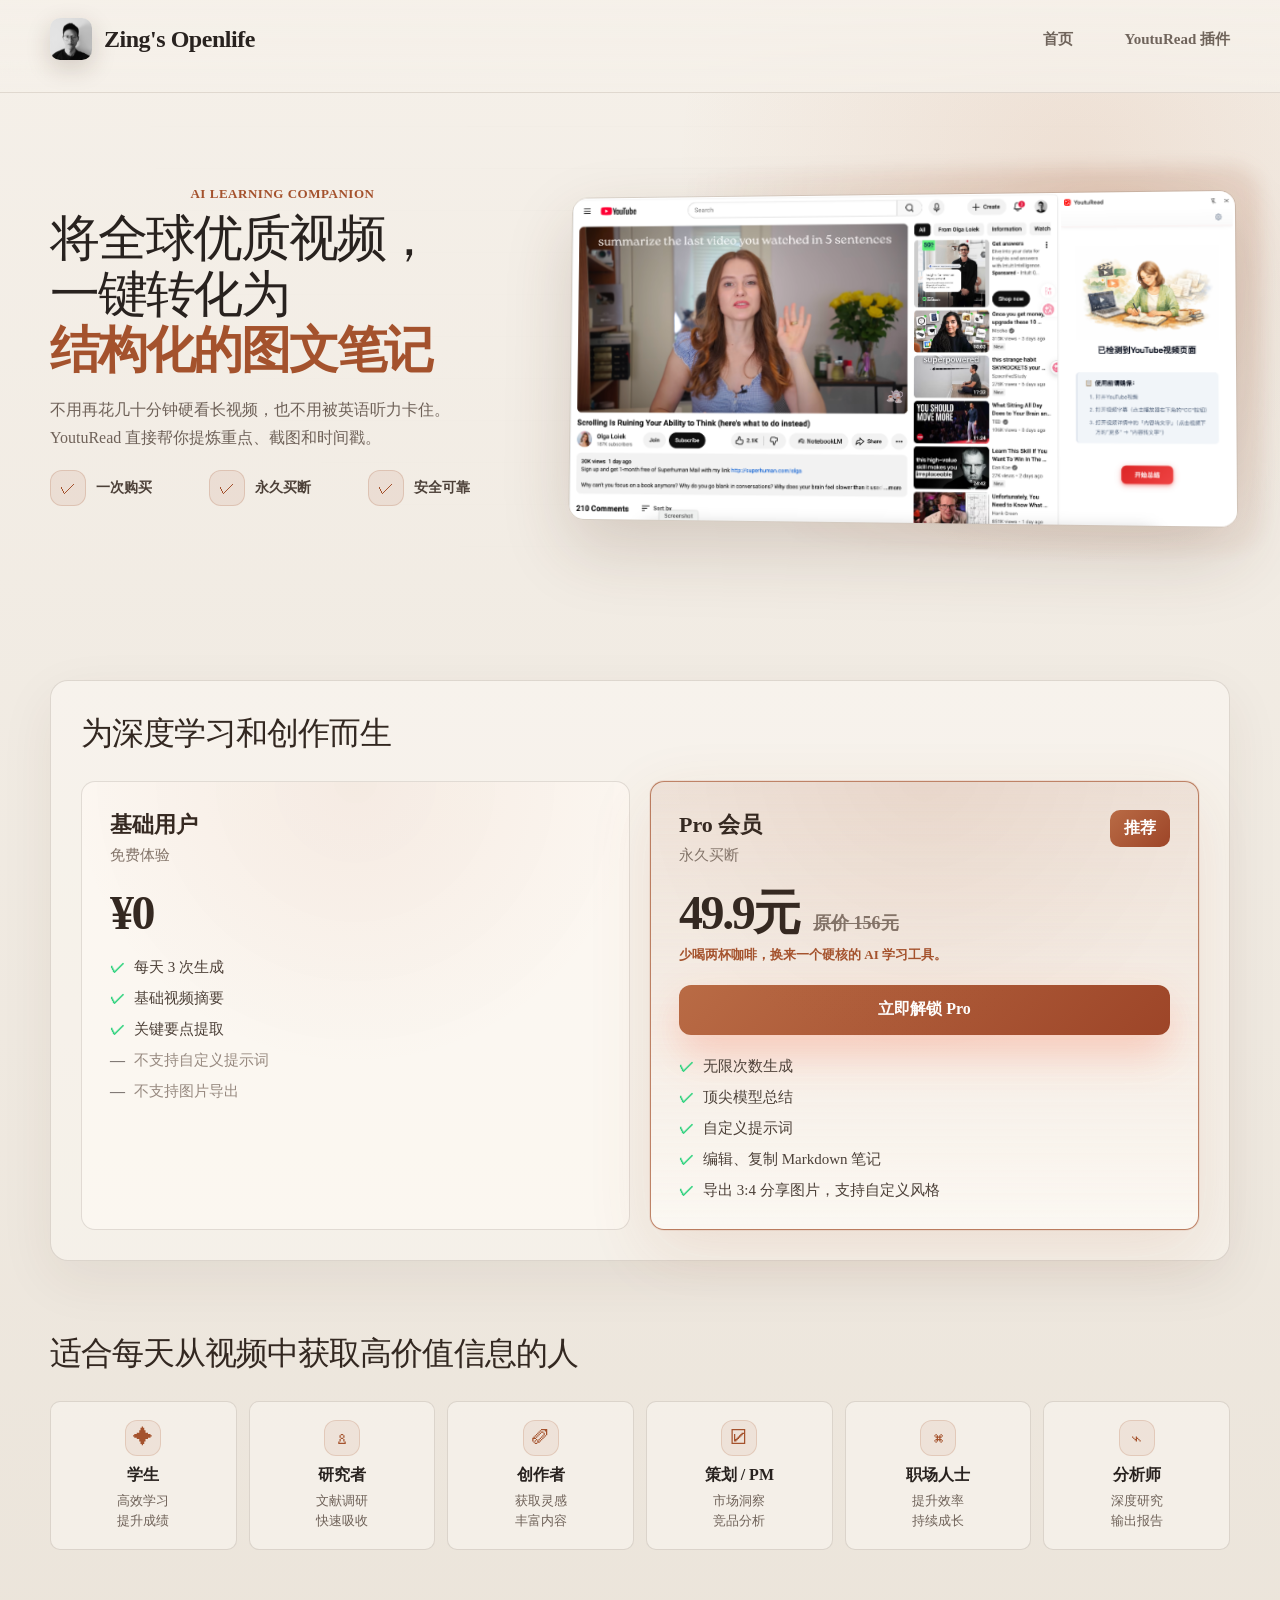
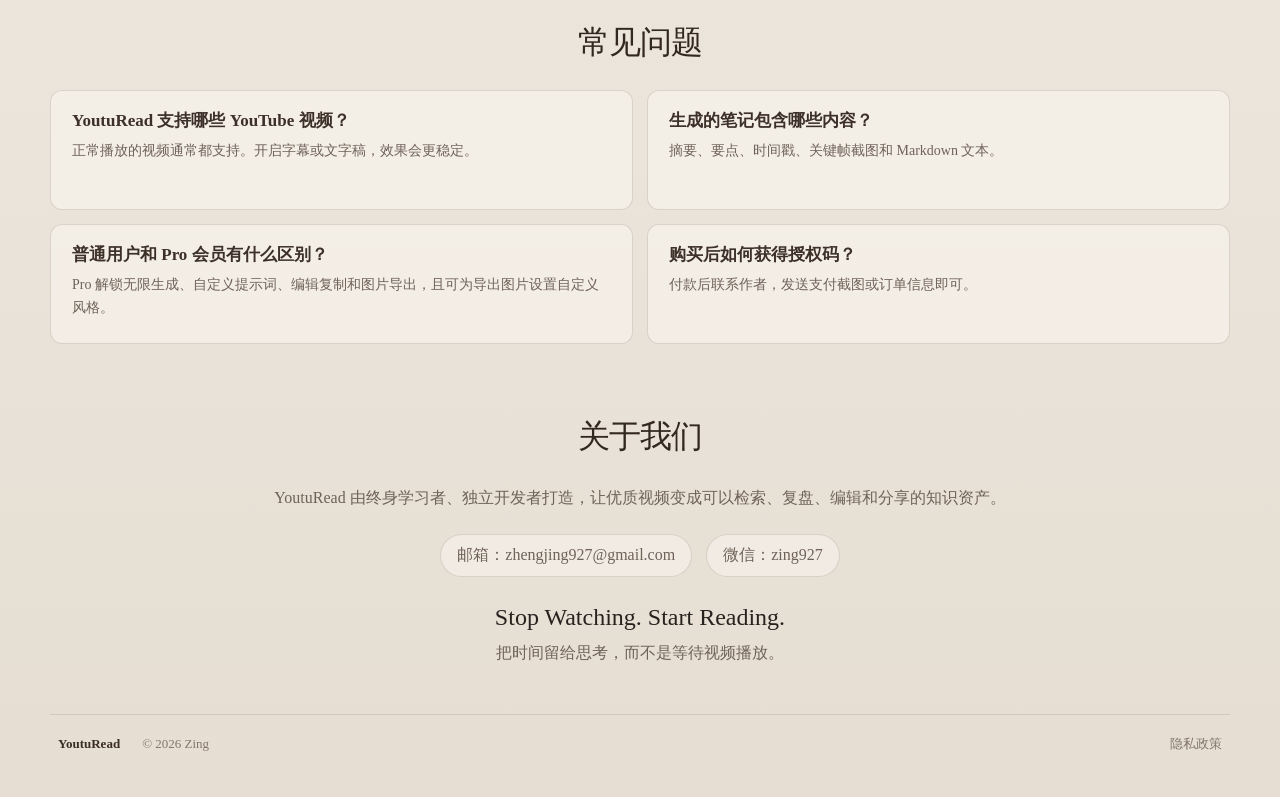
==== youturead/index.html @ a6e50e19 "Redesign personal blog and YoutuRead pages" ====
<!doctype html>
<html lang="zh-CN">
  <head>
    <meta charset="UTF-8" />
    <meta name="viewport" content="width=device-width, initial-scale=1.0" />
    <title>YoutuRead - YouTube 转阅读版插件</title>
    <meta name="description" content="YoutuRead 是一款将 YouTube 视频转化为结构化图文笔记的效率插件。" />
    <link rel="icon" href="../assets/favicon.ico" />
    <link rel="stylesheet" href="../styles.css" />
  </head>
  <body class="product-page">
    <div class="noise"></div>
    <header class="site-header">
      <a class="brand" href="../index.html" aria-label="Zing's Openlife 首页"><img src="../assets/logo.png" alt="Zing" /><span>Zing's Openlife</span></a>
      <nav class="main-nav" aria-label="主导航"><a href="../index.html">首页</a><a href="./index.html" aria-current="page">YoutuRead 插件</a></nav>
    </header>
    <main>
      <section class="hero">
        <div class="hero-copy"><p class="section-kicker">AI learning companion</p><h1>将全球优质视频，<br />一键转化为<br /><strong>结构化的图文笔记</strong></h1><p class="hero-text">不用再花几十分钟硬看长视频，也不用被英语听力卡住。YoutuRead 直接帮你提炼重点、截图和时间戳。</p><div class="trust-row"><div><span>✓</span><b>一次购买</b></div><div><span>✓</span><b>永久买断</b></div><div><span>✓</span><b>安全可靠</b></div></div></div>
        <figure class="product-stage"><img src="../assets/product-preview.png" alt="YoutuRead 在 YouTube 视频页侧边栏中的产品界面截图" /></figure>
      </section>
      <section class="pro-panel"><h2>为深度学习和创作而生</h2><div class="plan-compare"><article class="plan-card basic-plan"><div class="plan-head"><h3>基础用户</h3><p>免费体验</p></div><div class="plan-price">¥0</div><ul><li>每天 3 次生成</li><li>基础视频摘要</li><li>关键要点提取</li><li class="muted">不支持自定义提示词</li><li class="muted">不支持图片导出</li></ul></article><article class="plan-card pro-plan"><div class="plan-badge">推荐</div><div class="plan-head"><h3>Pro 会员</h3><p>永久买断</p></div><div class="plan-price"><strong>49.9元</strong><del>原价 156元</del><span>少喝两杯咖啡，换来一个硬核的 AI 学习工具。</span></div><a class="plan-button js-open-payment" href="#payment">立即解锁 Pro</a><ul><li>无限次数生成</li><li>顶尖模型总结</li><li>自定义提示词</li><li>编辑、复制 Markdown 笔记</li><li>导出 3:4 分享图片，支持自定义风格</li></ul></article></div></section>
      <section class="audience" id="audience"><h2>适合每天从视频中获取高价值信息的人</h2><div class="audience-grid"><article><span>✦</span><h3>学生</h3><p>高效学习<br />提升成绩</p></article><article><span>♙</span><h3>研究者</h3><p>文献调研<br />快速吸收</p></article><article><span>✐</span><h3>创作者</h3><p>获取灵感<br />丰富内容</p></article><article><span>☑</span><h3>策划 / PM</h3><p>市场洞察<br />竞品分析</p></article><article><span>⌘</span><h3>职场人士</h3><p>提升效率<br />持续成长</p></article><article><span>⌁</span><h3>分析师</h3><p>深度研究<br />输出报告</p></article></div></section>
      <section class="faq-section" id="faq"><h2>常见问题</h2><div class="faq-list"><article><h3>YoutuRead 支持哪些 YouTube 视频？</h3><p>正常播放的视频通常都支持。开启字幕或文字稿，效果会更稳定。</p></article><article><h3>生成的笔记包含哪些内容？</h3><p>摘要、要点、时间戳、关键帧截图和 Markdown 文本。</p></article><article><h3>普通用户和 Pro 会员有什么区别？</h3><p>Pro 解锁无限生成、自定义提示词、编辑复制和图片导出，且可为导出图片设置自定义风格。</p></article><article><h3>购买后如何获得授权码？</h3><p>付款后联系作者，发送支付截图或订单信息即可。</p></article></div></section>
      <section class="about-section" id="about"><h2>关于我们</h2><p>YoutuRead 由终身学习者、独立开发者打造，让优质视频变成可以检索、复盘、编辑和分享的知识资产。</p><div class="contact-list" aria-label="联系方式"><a href="mailto:zhengjing927@gmail.com">邮箱：zhengjing927@gmail.com</a><span>微信：zing927</span></div><h3>Stop Watching. Start Reading.</h3><p>把时间留给思考，而不是等待视频播放。</p></section>
    </main>
    <footer><b>YoutuRead</b><span>© 2026 Zing</span><a href="./privacy.html">隐私政策</a></footer>
    <div class="payment-modal" id="payment" aria-hidden="true"><div class="modal-backdrop" data-close-payment></div><section class="modal-card" role="dialog" aria-modal="true" aria-labelledby="payment-title"><button class="modal-close" type="button" aria-label="关闭支付弹窗" data-close-payment>×</button><h2 id="payment-title">选择支付方式</h2><p class="modal-subtitle">永久会员 ¥49.9，一次购买，永久买断。</p><div class="payment-options"><div class="payment-option wechat"><img class="qr-code" src="../assets/wechat-pay.jpg" alt="微信收款码" /><b>微信支付</b></div><div class="payment-option alipay"><img class="qr-code" src="../assets/alipay-pay.jpg" alt="支付宝收款码" /><b>支付宝支付</b></div></div><div class="payment-notice"><b>支付成功后</b><p>请添加作者微信 zing927，并发送支付截图或订单信息，作者会为你发放 Pro 授权码。</p></div></section></div>
    <script>const modal=document.querySelector('.payment-modal');document.querySelectorAll('.js-open-payment').forEach((b)=>b.addEventListener('click',(e)=>{e.preventDefault();modal.setAttribute('aria-hidden','false');document.body.classList.add('modal-open')}));document.querySelectorAll('[data-close-payment]').forEach((b)=>b.addEventListener('click',()=>{modal.setAttribute('aria-hidden','true');document.body.classList.remove('modal-open')}));document.addEventListener('keydown',(e)=>{if(e.key==='Escape'){modal.setAttribute('aria-hidden','true');document.body.classList.remove('modal-open')}});</script>
  </body>
</html>
---- styles.css ----
:root {
  color-scheme: dark;
  --bg: #030303;
  --panel: #101011;
  --panel-2: #161616;
  --line: rgba(255, 255, 255, 0.11);
  --text: #f5f3ef;
  --muted: #a9a39d;
  --dim: #6f6a66;
  --orange: #ff5835;
  --red: #ff2d20;
  --glow: rgba(255, 82, 45, 0.38);
  --max: 1180px;
}

* {
  box-sizing: border-box;
}

html {
  scroll-behavior: smooth;
  scroll-padding-top: 116px;
}

body {
  margin: 0;
  min-height: 100vh;
  color: var(--text);
  font-family: "Songti SC", "Noto Serif CJK SC", "Source Han Serif SC", "STSong", "SimSun", Georgia, serif;
  background:
    radial-gradient(circle at 72% 9%, rgba(255, 72, 36, 0.16), transparent 28rem),
    radial-gradient(circle at 12% 35%, rgba(255, 78, 36, 0.1), transparent 24rem),
    linear-gradient(180deg, #000, var(--bg) 42%, #050505);
}

body.modal-open {
  overflow: hidden;
}

a {
  color: inherit;
  text-decoration: none;
}

button {
  font: inherit;
}

.noise {
  position: fixed;
  inset: 0;
  pointer-events: none;
  opacity: 0.2;
  z-index: 0;
  background-image:
    linear-gradient(rgba(255, 255, 255, 0.025) 1px, transparent 1px),
    linear-gradient(90deg, rgba(255, 255, 255, 0.018) 1px, transparent 1px);
  background-size: 42px 42px;
  mask-image: radial-gradient(circle at 50% 10%, #000, transparent 76%);
}

.site-header,
main,
footer {
  position: relative;
  z-index: 1;
}

.site-header {
  position: sticky;
  top: 0;
  z-index: 10;
  width: min(var(--max), calc(100% - 48px));
  margin: 0 auto;
  padding: 22px 0;
  display: flex;
  align-items: center;
  justify-content: space-between;
  gap: 32px;
}

.site-header::before {
  content: "";
  position: fixed;
  left: 0;
  right: 0;
  top: 0;
  height: 92px;
  z-index: -1;
  background: linear-gradient(180deg, rgba(3, 3, 3, 0.9), rgba(3, 3, 3, 0.72));
  border-bottom: 1px solid rgba(255, 255, 255, 0.06);
  backdrop-filter: blur(18px);
}

.brand {
  display: inline-flex;
  align-items: center;
  gap: 12px;
  font-size: 24px;
  font-weight: 800;
  letter-spacing: -0.01em;
  font-family: ui-sans-serif, system-ui, -apple-system, BlinkMacSystemFont, "Segoe UI", sans-serif;
}

.brand img,
.mini-brand img {
  width: 42px;
  height: 42px;
  border-radius: 10px;
  box-shadow: 0 10px 32px rgba(255, 50, 32, 0.34);
}

.main-nav {
  display: flex;
  align-items: center;
  gap: clamp(22px, 4vw, 58px);
  color: #f0ece8;
  font-size: 15px;
  font-weight: 700;
}

.main-nav a {
  opacity: 0.88;
  transition: color 0.2s, opacity 0.2s;
}

.main-nav a:hover {
  color: var(--orange);
  opacity: 1;
}

.header-cta,
.primary-cta {
  border-radius: 10px;
  background: linear-gradient(135deg, var(--orange), #ff2e1f);
  color: white;
  font-weight: 800;
  box-shadow: 0 14px 34px var(--glow), inset 0 1px 0 rgba(255, 255, 255, 0.24);
}

.header-cta {
  padding: 16px 24px;
  white-space: nowrap;
}

.hero {
  width: min(var(--max), calc(100% - 48px));
  margin: 42px auto 0;
  display: grid;
  grid-template-columns: 0.82fr 1.18fr;
  gap: 52px;
  align-items: center;
  min-height: 560px;
}

.section-kicker {
  color: #ff8a65;
  text-transform: uppercase;
  letter-spacing: 0.04em;
  font-size: 13px;
  font-weight: 800;
}

h1,
h2,
h3,
p {
  margin-top: 0;
}

h1 {
  margin: 0 0 18px;
  font-size: clamp(40px, 4.55vw, 58px);
  line-height: 1.08;
  letter-spacing: -0.02em;
  font-weight: 900;
}

h1 strong {
  color: var(--orange);
  font-style: normal;
}

.hero-text {
  max-width: 500px;
  color: var(--muted);
  font-size: 16px;
  line-height: 1.75;
}

.trust-row {
  display: grid;
  grid-template-columns: repeat(3, 1fr);
  gap: 12px;
  margin: 24px 0;
  max-width: 480px;
}

.trust-row div {
  display: grid;
  grid-template-columns: 36px 1fr;
  gap: 10px;
  align-items: center;
  min-width: 0;
}

.trust-row span {
  width: 36px;
  height: 36px;
  display: grid;
  place-items: center;
  border-radius: 12px;
  color: var(--orange);
  background: rgba(255, 81, 42, 0.12);
  border: 1px solid rgba(255, 102, 66, 0.26);
}

.trust-row b {
  font-size: 15px;
}

.primary-cta {
  display: inline-flex;
  align-items: center;
  justify-content: center;
  gap: 22px;
  padding: 17px 30px;
  font-size: 17px;
  min-height: 58px;
}

.primary-cta b {
  font-size: 16px;
}

.product-stage {
  position: relative;
  margin: 0;
  border-radius: 18px;
  transform: perspective(1200px) rotateY(-5deg) rotateX(2deg);
}

.product-stage::before {
  content: "";
  position: absolute;
  inset: -24px;
  z-index: -1;
  border-radius: 30px;
  background:
    radial-gradient(circle at 80% 20%, rgba(255, 89, 44, 0.24), transparent 28rem),
    radial-gradient(circle at 24% 84%, rgba(255, 46, 31, 0.14), transparent 22rem);
  filter: blur(8px);
}

.product-stage img {
  display: block;
  width: min(760px, 100%);
  height: auto;
  border-radius: 16px;
  border: 1px solid rgba(255, 255, 255, 0.14);
  box-shadow: 0 34px 120px rgba(0, 0, 0, 0.62), 0 18px 70px rgba(255, 73, 36, 0.13);
}

.browser-window,
.note-panel {
  background: linear-gradient(180deg, rgba(25, 25, 27, 0.92), rgba(13, 13, 14, 0.94));
  border: 1px solid var(--line);
  box-shadow: 0 34px 120px rgba(0, 0, 0, 0.55);
  backdrop-filter: blur(18px);
}

.browser-window {
  position: absolute;
  width: 620px;
  right: 42px;
  top: 48px;
  border-radius: 13px;
  overflow: hidden;
  padding: 0 20px 22px;
}

.window-bar {
  height: 34px;
  display: flex;
  align-items: center;
  gap: 8px;
  border-bottom: 1px solid rgba(255, 255, 255, 0.06);
}

.window-bar i {
  width: 8px;
  height: 8px;
  border-radius: 50%;
  background: #ff5f56;
}

.window-bar i:nth-child(2) {
  background: #ffbd2e;
}

.window-bar i:nth-child(3) {
  background: #27c93f;
}

.youtube-top {
  height: 44px;
  display: flex;
  align-items: center;
  gap: 12px;
  font-weight: 800;
}

.youtube-top span {
  width: 18px;
  height: 13px;
  border-radius: 4px;
  background: var(--red);
}

.video-frame {
  height: 300px;
  position: relative;
  overflow: hidden;
  border-radius: 8px;
  background:
    radial-gradient(circle at 50% 32%, rgba(69, 108, 145, 0.4), transparent 18%),
    linear-gradient(90deg, #05070b, #10151c 44%, #050508);
}

.speaker {
  position: absolute;
  left: 50%;
  bottom: 18px;
  width: 170px;
  height: 230px;
  transform: translateX(-50%);
}

.head {
  position: absolute;
  left: 58px;
  top: 10px;
  width: 54px;
  height: 64px;
  border-radius: 44% 44% 50% 50%;
  background: linear-gradient(#d5a086, #a87361);
}

.torso {
  position: absolute;
  left: 28px;
  top: 80px;
  width: 116px;
  height: 150px;
  border-radius: 44px 44px 14px 14px;
  background: linear-gradient(90deg, #070707, #171717, #050505);
}

.arm {
  position: absolute;
  width: 66px;
  height: 16px;
  border-radius: 999px;
  background: #b47f68;
  top: 125px;
}

.arm.left {
  left: 2px;
  transform: rotate(27deg);
}

.arm.right {
  right: 2px;
  transform: rotate(-27deg);
}

.playbar {
  position: absolute;
  left: 20px;
  right: 20px;
  bottom: 18px;
  height: 4px;
  border-radius: 999px;
  background: rgba(255, 255, 255, 0.25);
}

.playbar span {
  display: block;
  width: 29%;
  height: 100%;
  border-radius: inherit;
  background: var(--red);
}

.browser-window h3 {
  margin: 18px 0 14px;
  font-size: 15px;
}

.channel-row {
  display: flex;
  align-items: center;
  gap: 12px;
  color: white;
}

.avatar {
  width: 42px;
  height: 42px;
  border-radius: 50%;
  background: linear-gradient(135deg, #ca8261, #3d2821);
}

.channel-row div {
  flex: 1;
  display: grid;
}

.channel-row small {
  color: var(--dim);
}

.channel-row button {
  border: 0;
  border-radius: 999px;
  padding: 10px 18px;
  font-weight: 800;
}

.note-panel {
  position: absolute;
  right: 0;
  top: 80px;
  width: 362px;
  min-height: 560px;
  border-radius: 16px;
  padding: 22px;
}

.panel-head,
.mini-brand,
.progress-label,
.tabs,
.thumbs,
footer,
footer nav {
  display: flex;
  align-items: center;
}

.panel-head {
  justify-content: space-between;
}

.mini-brand {
  gap: 10px;
  font-weight: 900;
}

.mini-brand img {
  width: 32px;
  height: 32px;
  border-radius: 8px;
}

.panel-head button {
  width: 28px;
  height: 28px;
  border: 0;
  color: white;
  background: transparent;
  font-size: 28px;
}

.progress-label {
  justify-content: space-between;
  margin: 22px 0 8px;
  font-size: 13px;
}

.progress {
  height: 4px;
  border-radius: 99px;
  background: rgba(255, 255, 255, 0.16);
  overflow: hidden;
}

.progress span {
  display: block;
  height: 100%;
  border-radius: inherit;
  background: linear-gradient(90deg, var(--red), #ff8a50);
}

.tabs {
  margin: 12px 0 18px;
  padding: 4px;
  border-radius: 8px;
  background: rgba(255, 255, 255, 0.06);
}

.tabs button {
  flex: 1;
  min-height: 31px;
  color: var(--muted);
  border: 0;
  border-radius: 6px;
  background: transparent;
}

.tabs .active {
  color: white;
  background: rgba(255, 87, 44, 0.25);
}

.note-panel h4 {
  margin: 0 0 12px;
  font-size: 17px;
}

.note-panel p,
.note-panel li {
  color: #beb8b3;
  font-size: 13px;
  line-height: 1.75;
}

.note-panel h5 {
  margin: 20px 0 8px;
}

.note-panel ul {
  padding-left: 18px;
}

.note-panel li::marker {
  color: var(--orange);
}

.thumbs {
  gap: 12px;
}

.thumbs span {
  flex: 1;
  height: 72px;
  border-radius: 8px;
  background: linear-gradient(135deg, #ece6dd, #252525);
  border: 1px solid rgba(255, 255, 255, 0.12);
}

.thumbs span:nth-child(2) {
  background: linear-gradient(135deg, #162947, #0a0b0f 60%, #c08265);
}

.thumbs span:nth-child(3) {
  background: linear-gradient(135deg, #f2eee5, #777);
}

.pro-panel,
.audience,
.faq-section,
.about-section {
  width: min(var(--max), calc(100% - 48px));
  margin: 96px auto 0;
}

.section-kicker {
  text-align: center;
  color: var(--dim);
  margin-bottom: 8px;
}

.pro-panel h2,
.audience h2,
.faq-section h2,
.about-section h2 {
  text-align: center;
  font-size: clamp(28px, 3.2vw, 42px);
  line-height: 1.25;
  letter-spacing: -0.03em;
}

.audience-grid article {
  min-height: 170px;
  border: 1px solid var(--line);
  border-radius: 10px;
  padding: 28px 30px;
  background: linear-gradient(145deg, rgba(27, 27, 29, 0.88), rgba(10, 10, 11, 0.88));
  box-shadow: inset 0 1px 0 rgba(255, 255, 255, 0.03);
}

.audience-grid span,
.pro-icon {
  width: 48px;
  height: 48px;
  display: grid;
  place-items: center;
  color: var(--orange);
  border-radius: 12px;
  background: rgba(255, 83, 44, 0.12);
  border: 1px solid rgba(255, 95, 50, 0.17);
  font-size: 28px;
}

.audience-grid p,
.faq-section p,
.about-section p {
  color: var(--muted);
  line-height: 1.75;
}

.pro-panel {
  margin-top: 86px;
  padding: 40px 34px 34px;
  border: 1px solid rgba(255, 255, 255, 0.1);
  border-radius: 18px;
  background: linear-gradient(145deg, rgba(20, 20, 22, 0.76), rgba(6, 6, 7, 0.88));
}

.pro-panel .section-kicker,
.pro-panel h2 {
  text-align: left;
}

.plan-compare {
  display: grid;
  grid-template-columns: repeat(2, minmax(0, 1fr));
  gap: 28px;
  margin-top: 34px;
}

.plan-card {
  position: relative;
  min-height: 510px;
  padding: 36px;
  border-radius: 18px;
  background: linear-gradient(180deg, rgba(255, 255, 255, 0.055), rgba(0, 0, 0, 0.18));
  border: 1px solid rgba(255, 255, 255, 0.14);
  overflow: hidden;
}

.plan-card::before {
  content: "";
  position: absolute;
  inset: 0;
  pointer-events: none;
  background: radial-gradient(circle at 50% 0%, rgba(255, 255, 255, 0.08), transparent 18rem);
}

.pro-plan {
  border-color: rgba(255, 88, 53, 0.95);
  box-shadow: 0 0 0 1px rgba(255, 88, 53, 0.2), 0 28px 100px rgba(255, 74, 34, 0.16);
  background:
    radial-gradient(circle at 50% 0%, rgba(255, 78, 53, 0.36), transparent 16rem),
    linear-gradient(180deg, rgba(255, 88, 53, 0.12), rgba(0, 0, 0, 0.18));
}

.plan-badge {
  position: absolute;
  top: 28px;
  right: 28px;
  padding: 8px 14px;
  border-radius: 10px;
  color: white;
  background: linear-gradient(135deg, #ff8a50, #ff2e1f);
  font-weight: 900;
}

.plan-head h3 {
  margin-bottom: 8px;
  font-size: 30px;
}

.plan-head p {
  margin-bottom: 0;
  color: var(--muted);
  font-size: 17px;
}

.plan-price {
  display: flex;
  flex-wrap: wrap;
  align-items: baseline;
  gap: 8px 14px;
  margin: 30px 0 24px;
  color: white;
  font-weight: 900;
}

.plan-price strong {
  font-size: 62px;
  line-height: 1;
  letter-spacing: -0.05em;
}

.plan-price del {
  width: fit-content;
  color: #8d8580;
  font-size: 18px;
  font-weight: 700;
}

.plan-price span {
  flex-basis: 100%;
  max-width: 360px;
  color: #ffbea8;
  font-size: 16px;
  font-weight: 700;
  line-height: 1.6;
}

.basic-plan .plan-price {
  display: block;
  font-size: 62px;
  line-height: 1;
  letter-spacing: -0.05em;
}

.plan-button {
  display: flex;
  align-items: center;
  justify-content: center;
  min-height: 58px;
  margin-bottom: 26px;
  border-radius: 12px;
  color: white;
  background: linear-gradient(135deg, #ff8a50, #ff2e1f);
  font-size: 18px;
  font-weight: 900;
  box-shadow: 0 18px 42px rgba(255, 74, 34, 0.24);
}

.plan-card ul {
  display: grid;
  gap: 16px;
  margin: 0;
  padding: 0;
  list-style: none;
}

.plan-card li {
  display: flex;
  gap: 12px;
  align-items: center;
  color: #f3eee9;
  font-size: 18px;
}

.plan-card li::before {
  content: "✓";
  color: #34d381;
  font-weight: 900;
}

.plan-card li.muted {
  color: #77716d;
}

.plan-card li.muted::before {
  content: "—";
  color: #77716d;
}

.payment-modal {
  position: fixed;
  inset: 0;
  z-index: 20;
  display: grid;
  place-items: center;
  padding: 24px;
  opacity: 0;
  visibility: hidden;
  transition: opacity 0.22s ease, visibility 0.22s ease;
}

.payment-modal[aria-hidden="false"] {
  opacity: 1;
  visibility: visible;
}

.modal-backdrop {
  position: absolute;
  inset: 0;
  background: rgba(0, 0, 0, 0.72);
  backdrop-filter: blur(14px);
}

.modal-card {
  position: relative;
  width: min(620px, 100%);
  padding: 34px;
  border-radius: 18px;
  border: 1px solid rgba(255, 88, 53, 0.45);
  background:
    radial-gradient(circle at 18% 0%, rgba(255, 88, 53, 0.24), transparent 18rem),
    linear-gradient(145deg, rgba(24, 18, 16, 0.98), rgba(8, 8, 9, 0.98));
  box-shadow: 0 28px 100px rgba(0, 0, 0, 0.72), 0 18px 80px rgba(255, 74, 34, 0.18);
  transform: translateY(12px) scale(0.98);
  transition: transform 0.22s ease;
}

.payment-modal[aria-hidden="false"] .modal-card {
  transform: translateY(0) scale(1);
}

.modal-close {
  position: absolute;
  top: 18px;
  right: 18px;
  width: 34px;
  height: 34px;
  border: 1px solid rgba(255, 255, 255, 0.12);
  border-radius: 50%;
  color: white;
  background: rgba(255, 255, 255, 0.06);
  font-size: 24px;
  line-height: 1;
  cursor: pointer;
}

.modal-card h2 {
  margin-bottom: 8px;
  font-size: 34px;
  letter-spacing: -0.02em;
}

.modal-subtitle {
  color: var(--muted);
  margin-bottom: 24px;
}

.payment-options {
  display: grid;
  grid-template-columns: repeat(2, 1fr);
  gap: 14px;
}

.payment-option {
  display: grid;
  justify-items: center;
  gap: 10px;
  min-height: 226px;
  padding: 20px;
  border: 1px solid rgba(255, 255, 255, 0.1);
  border-radius: 14px;
  color: white;
  background: rgba(255, 255, 255, 0.045);
  text-align: center;
  transition: transform 0.18s ease, border-color 0.18s ease, background 0.18s ease;
}

.payment-option:hover {
  transform: translateY(-2px);
  border-color: rgba(255, 255, 255, 0.24);
  background: rgba(255, 255, 255, 0.075);
}

.qr-code {
  width: 150px;
  aspect-ratio: 1;
  display: block;
  object-fit: contain;
  padding: 8px;
  border-radius: 14px;
  background: #fff;
  box-shadow: 0 14px 32px rgba(0, 0, 0, 0.24);
}

.payment-option b {
  font-size: 20px;
}

.payment-notice {
  margin-top: 18px;
  padding: 18px 20px;
  border-radius: 14px;
  border: 1px solid rgba(255, 88, 53, 0.22);
  background: rgba(255, 88, 53, 0.09);
}

.payment-notice b {
  color: #ffd4c7;
}

.payment-notice p {
  margin: 6px 0 0;
  color: #d7d0cc;
  line-height: 1.75;
}

.audience h2 {
  text-align: left;
  max-width: 920px;
}

.audience .section-kicker {
  text-align: left;
  color: #ffb095;
}

.audience-grid {
  display: grid;
  grid-template-columns: repeat(6, 1fr);
  gap: 18px;
  margin-top: 30px;
}

.audience-grid article {
  min-height: 134px;
  padding: 22px;
  text-align: center;
}

.audience-grid span {
  margin: 0 auto 12px;
  width: 36px;
  height: 36px;
  font-size: 20px;
}

.audience-grid h3 {
  margin-bottom: 8px;
}

.audience-grid p {
  margin: 0;
  font-size: 14px;
}

.faq-list {
  display: grid;
  grid-template-columns: repeat(2, 1fr);
  gap: 18px;
  margin-top: 30px;
}

.faq-list article {
  min-height: 144px;
  padding: 24px 26px;
  border: 1px solid var(--line);
  border-radius: 12px;
  background: linear-gradient(145deg, rgba(27, 27, 29, 0.82), rgba(8, 8, 9, 0.88));
}

.faq-list h3 {
  margin-bottom: 12px;
  color: var(--text);
  font-size: 21px;
  line-height: 1.35;
}

.faq-list p {
  margin-bottom: 0;
}

.about-section {
  max-width: 900px;
  text-align: center;
  margin-top: 86px;
}

.about-section p {
  max-width: 760px;
  margin: 0 auto 16px;
  font-size: 18px;
}

.contact-list {
  display: flex;
  justify-content: center;
  gap: 14px;
  flex-wrap: wrap;
  margin: 22px auto 0;
}

.contact-list a,
.contact-list span {
  padding: 10px 16px;
  border: 1px solid rgba(255, 255, 255, 0.1);
  border-radius: 999px;
  color: #d7d0cc;
  background: rgba(255, 255, 255, 0.04);
}

.contact-list a:hover {
  color: white;
  border-color: rgba(255, 88, 53, 0.42);
}

.about-section h3 {
  margin: 34px 0 8px;
  font-size: 30px;
  font-weight: 500;
}

.legal-page {
  width: min(920px, calc(100% - 48px));
  margin: 64px auto 0;
}

.legal-hero {
  padding: 54px 0 30px;
  border-bottom: 1px solid var(--line);
}

.legal-hero .section-kicker {
  text-align: left;
  color: #ffb095;
}

.legal-hero h1 {
  margin-bottom: 12px;
  font-size: clamp(42px, 5.5vw, 68px);
}

.legal-hero p:last-child {
  margin-bottom: 0;
  color: var(--muted);
  font-size: 16px;
}

.legal-content {
  padding: 28px 0 10px;
}

.legal-content section {
  padding: 28px 0;
  border-bottom: 1px solid rgba(255, 255, 255, 0.08);
}

.legal-content h2 {
  margin-bottom: 14px;
  font-size: 24px;
  line-height: 1.35;
}

.legal-content p,
.legal-content li {
  color: var(--muted);
  font-size: 16px;
  line-height: 1.9;
}

.legal-content p {
  margin-bottom: 12px;
}

.legal-content ul {
  display: grid;
  gap: 10px;
  margin: 14px 0 0;
  padding-left: 22px;
}

.legal-content li::marker {
  color: var(--orange);
}

.legal-contact {
  display: flex;
  flex-wrap: wrap;
  gap: 12px;
  margin-top: 16px;
}

.legal-contact a,
.legal-contact span {
  padding: 10px 16px;
  border: 1px solid rgba(255, 255, 255, 0.1);
  border-radius: 999px;
  color: #f1ece8;
  background: rgba(255, 255, 255, 0.04);
}

.legal-contact a:hover {
  color: white;
  border-color: rgba(255, 88, 53, 0.42);
}

footer {
  width: min(var(--max), calc(100% - 48px));
  margin: 68px auto 0;
  padding: 0 8px 44px;
  gap: 22px;
  color: var(--dim);
  font-size: 13px;
}

footer b {
  color: white;
}

footer nav {
  margin-left: auto;
  gap: 44px;
}

footer a:hover {
  color: var(--orange);
}

@media (max-width: 1060px) {
  .site-header {
    flex-wrap: wrap;
  }

  .site-header::before {
    height: 132px;
  }

  .main-nav {
    order: 3;
    width: 100%;
    justify-content: center;
  }

  .hero {
    grid-template-columns: 1fr;
    min-height: auto;
  }

  .pro-panel,
  .audience,
  .faq-section,
  .about-section {
    margin-top: 72px;
  }

  .product-stage {
    transform: none;
  }

  .audience-grid {
    grid-template-columns: repeat(2, 1fr);
  }

  .plan-compare {
    grid-template-columns: 1fr;
  }
}

@media (max-width: 680px) {
  html {
    scroll-padding-top: 142px;
  }

  .site-header,
  .hero,
  .legal-page,
  .pro-panel,
  .audience,
  .faq-section,
  .about-section,
  footer {
    width: min(100% - 28px, var(--max));
  }

  .site-header {
    padding: 14px 0 16px;
  }

  .site-header::before {
    height: 122px;
  }

  .brand {
    font-size: 20px;
  }

  .brand img {
    width: 36px;
    height: 36px;
  }

  .header-cta {
    padding: 12px 14px;
    font-size: 13px;
  }

  .main-nav {
    gap: 14px;
    overflow-x: auto;
    justify-content: flex-start;
    padding-bottom: 4px;
    font-size: 13px;
  }

  .hero {
    margin-top: 18px;
    gap: 36px;
  }

  h1 {
    font-size: 42px;
  }

  .hero-text {
    font-size: 16px;
  }

  .trust-row,
  .audience-grid,
  .faq-list {
    grid-template-columns: 1fr;
  }

  .primary-cta {
    width: 100%;
    gap: 12px;
    padding-inline: 18px;
    font-size: 16px;
  }

  .product-stage img {
    border-radius: 12px;
  }

  .pro-panel,
  .audience,
  .faq-section,
  .about-section {
    margin-top: 56px;
  }

  .pro-panel {
    padding: 24px 14px 18px;
  }

  .plan-compare,
  .audience-grid,
  .faq-list {
    margin-top: 22px;
  }

  .plan-card {
    min-height: auto;
    padding: 28px 22px;
  }

  .modal-card {
    padding: 28px 20px 22px;
  }

  .payment-options {
    grid-template-columns: 1fr;
  }

  footer {
    flex-direction: column;
    align-items: flex-start;
    margin-top: 48px;
  }

  footer nav {
    margin-left: 0;
    flex-wrap: wrap;
    gap: 18px;
  }
}

/* Legal pages share the same editorial system */
.product-page .legal-page { margin-top: 42px; }
.product-page .legal-hero { padding: 42px 0 24px; border-bottom: 0; }
.product-page .legal-hero .section-kicker { color: #a4522d; }
.product-page .legal-hero h1 { margin-bottom: 10px; font-size: clamp(38px, 4.6vw, 54px); }
.product-page .legal-hero p:last-child { color: #84766b; font-size: 14px; }
.product-page .legal-content { padding-top: 10px; }
.product-page .legal-content section { padding: 24px 0; border-bottom: 1px solid rgba(65, 45, 30, 0.1); }
.product-page .legal-content section:last-child { border-bottom: 0; }
.product-page .legal-content h2 { margin-bottom: 10px; color: #3c3028; font-size: 21px; font-weight: 600; }
.product-page .legal-content p,
.product-page .legal-content li { color: #6f6259; font-size: 15px; line-height: 1.8; }
.product-page .legal-content ul { gap: 6px; margin-top: 10px; }
.product-page .legal-content li::marker { color: #a4522d; }
.product-page footer { margin-top: 48px; }

@media (max-width: 680px) {
  .product-page .legal-page { width: min(100% - 28px, var(--max)); margin-top: 24px; }
  .product-page .legal-hero { padding: 30px 0 18px; }
  .product-page .legal-hero h1 { font-size: 36px; }
  .product-page .legal-content section { padding: 20px 0; }
  .product-page .legal-content h2 { font-size: 19px; }
  .product-page .legal-content p,
  .product-page .legal-content li { font-size: 14px; line-height: 1.75; }
}

/* Editorial treatment for the personal homepage */
.blog-page {
  color: #28221f;
  background:
    radial-gradient(circle at 88% 4%, rgba(194, 119, 75, 0.13), transparent 24rem),
    linear-gradient(180deg, #f5f0e9, #ebe4da 72%, #e6ded3);
}

.blog-page .noise {
  opacity: 0.12;
  background-image: linear-gradient(rgba(54, 39, 28, 0.08) 1px, transparent 1px);
}

.blog-page .site-header::before {
  background: linear-gradient(180deg, rgba(245, 240, 233, 0.95), rgba(245, 240, 233, 0.78));
  border-bottom-color: rgba(65, 45, 30, 0.12);
}

.blog-page .brand { color: #28221f; }
.blog-page .brand img { box-shadow: 0 8px 24px rgba(55, 35, 20, 0.18); }
.blog-page .main-nav { color: #5d5148; }
.blog-page .main-nav a:hover { color: #a4522d; }
.blog-page .section-kicker,
.blog-page .section-number,
.blog-page .project-index { color: #a4522d; }
.blog-page .intro-section { padding-top: 112px; padding-bottom: 94px; }
.blog-page .intro-section h1,
.blog-page .contact-section h2 { font-weight: 500; letter-spacing: -0.06em; }
.blog-page .intro-section h1 em,
.blog-page .contact-section h2 em { color: #a4522d; }
.blog-page .intro-lead { color: #5e534b; font-size: 18px; line-height: 1.72; }
.blog-page blockquote { color: #75675d; border-left-color: #a4522d; }
.blog-page .blog-section { padding-top: 58px; padding-bottom: 64px; border-top-color: rgba(65, 45, 30, 0.16); }
.blog-page .section-heading { margin-bottom: 20px; }
.blog-page .section-heading h2 { font-size: 29px; font-weight: 500; }
.blog-page .project-card { padding: 20px 0; border-top-color: rgba(65, 45, 30, 0.15); }
.blog-page .blog-section,
.blog-page .project-card,
.blog-page .project-card:last-child { border-top: 0; border-bottom: 0; }
.blog-page .project-card h3 { margin-bottom: 7px; font-size: 20px; font-weight: 600; }
.blog-page .project-card p { margin-bottom: 9px; color: #6f6259; font-size: 15px; line-height: 1.62; }
.blog-page .project-card a,
.blog-page .contact-links a { color: #a4522d; }
.blog-page .vision-grid { gap: 12px; }
.blog-page .vision-grid article { min-height: 185px; padding: 19px; border-color: rgba(65, 45, 30, 0.15); background: rgba(255, 252, 247, 0.34); }
.blog-page .vision-grid h3 { margin: 28px 0 9px; font-size: 18px; }
.blog-page .vision-grid p { color: #6f6259; font-size: 15px; line-height: 1.6; }
.blog-page .contact-section { padding-top: 76px; padding-bottom: 88px; }
.blog-page .contact-links { color: #6f6259; }
.blog-page footer { color: #84766b; border-top: 0; padding-top: 20px; }
.blog-page footer b { color: #3a2d25; }

@media (max-width: 680px) {
  .blog-page .intro-section { padding-top: 70px; padding-bottom: 66px; }
  .blog-page .intro-section h1 { font-size: 45px; }
  .blog-page .project-card p { font-size: 14px; }
}

/* Keep YoutuRead in the same warm editorial visual system */
.product-page {
  color: #28221f;
  background:
    radial-gradient(circle at 84% 7%, rgba(194, 119, 75, 0.13), transparent 25rem),
    linear-gradient(180deg, #f5f0e9, #ebe4da 72%, #e6ded3);
}

.product-page .noise {
  opacity: 0.12;
  background-image: linear-gradient(rgba(54, 39, 28, 0.08) 1px, transparent 1px);
}

.product-page .site-header::before {
  background: linear-gradient(180deg, rgba(245, 240, 233, 0.95), rgba(245, 240, 233, 0.78));
  border-bottom-color: rgba(65, 45, 30, 0.12);
}

.product-page .brand { color: #28221f; }
.product-page .brand img { box-shadow: 0 8px 24px rgba(55, 35, 20, 0.18); }
.product-page .main-nav { color: #5d5148; }
.product-page .main-nav a:hover { color: #a4522d; }
.product-page .section-kicker { color: #a4522d; }
.product-page h1 { color: #28221f; font-size: clamp(42px, 4.6vw, 56px); font-weight: 500; line-height: 1.1; letter-spacing: -0.045em; }
.product-page h1 strong { color: #a4522d; }
.product-page .hero-text { max-width: 520px; color: #6f6259; font-size: 17px; line-height: 1.7; }
.product-page .trust-row b { color: #4c4038; }
.product-page .trust-row { max-width: 500px; margin-top: 20px; }
.product-page .trust-row b { font-size: 14px; }
.product-page .trust-row span { color: #a4522d; background: rgba(164, 82, 45, 0.09); border-color: rgba(164, 82, 45, 0.2); }
.product-page .product-stage::before { background: radial-gradient(circle at 80% 20%, rgba(164, 82, 45, 0.18), transparent 28rem); }
.product-page .product-stage img { border-color: rgba(65, 45, 30, 0.16); box-shadow: 0 28px 70px rgba(75, 47, 28, 0.18); }
.product-page .pro-panel { border-color: rgba(65, 45, 30, 0.14); background: rgba(255, 252, 247, 0.42); box-shadow: 0 18px 55px rgba(75, 47, 28, 0.07); }
.product-page .pro-panel h2,
.product-page .audience h2,
.product-page .faq-section h2,
.product-page .about-section h2 { color: #332821; font-size: clamp(27px, 3vw, 36px); font-weight: 500; }
.product-page .plan-card { border-color: rgba(65, 45, 30, 0.14); background: rgba(255, 252, 247, 0.58); }
.product-page .plan-card::before { background: radial-gradient(circle at 50% 0%, rgba(164, 82, 45, 0.08), transparent 18rem); }
.product-page .pro-plan { border-color: rgba(164, 82, 45, 0.7); box-shadow: 0 0 0 1px rgba(164, 82, 45, 0.1), 0 20px 65px rgba(164, 82, 45, 0.12); background: linear-gradient(180deg, rgba(164, 82, 45, 0.1), rgba(255, 252, 247, 0.62)); }
.product-page .plan-badge,
.product-page .plan-button { background: linear-gradient(135deg, #b96b45, #9d4528); }
.product-page .plan-head h3,
.product-page .plan-price { color: #332821; }
.product-page .plan-head h3 { font-size: 25px; }
.product-page .plan-head p { font-size: 15px; }
.product-page .plan-head p,
.product-page .plan-price del { color: #82746a; }
.product-page .plan-price span { color: #a4522d; }
.product-page .plan-price strong { font-size: 52px; }
.product-page .basic-plan .plan-price { font-size: 52px; }
.product-page .plan-price span { font-size: 14px; line-height: 1.5; }
.product-page .plan-card { min-height: 450px; padding: 30px; }
.product-page .plan-card ul { gap: 12px; }
.product-page .plan-card li { color: #4c4038; font-size: 16px; }
.product-page .plan-card li.muted { color: #978a80; }
.product-page .audience-grid article,
.product-page .faq-list article { border-color: rgba(65, 45, 30, 0.14); background: rgba(255, 252, 247, 0.42); box-shadow: none; }
.product-page .audience-grid span { color: #a4522d; background: rgba(164, 82, 45, 0.08); border-color: rgba(164, 82, 45, 0.18); }
.product-page .audience-grid h3 { font-size: 17px; }
.product-page .audience-grid p { font-size: 14px; line-height: 1.55; }
.product-page .audience-grid p,
.product-page .faq-section p,
.product-page .about-section p { color: #6f6259; }
.product-page .faq-list { gap: 14px; }
.product-page .faq-list article { min-height: 132px; padding: 21px 23px; }
.product-page .faq-list h3 { margin-bottom: 9px; color: #3c3028; font-size: 18px; }
.product-page .faq-section p { font-size: 15px; line-height: 1.65; }
.product-page .contact-list a,
.product-page .contact-list span { border-color: rgba(65, 45, 30, 0.14); color: #6f6259; background: rgba(255, 252, 247, 0.4); }
.product-page .contact-list a:hover { color: #a4522d; border-color: rgba(164, 82, 45, 0.42); }
.product-page footer { color: #84766b; border-top: 1px solid rgba(65, 45, 30, 0.12); padding-top: 20px; }
.product-page footer b { color: #3a2d25; }
.product-page footer a:hover { color: #a4522d; }
.product-page .modal-backdrop { background: rgba(53, 39, 28, 0.42); }
.product-page .modal-card { border-color: rgba(164, 82, 45, 0.42); background: linear-gradient(145deg, rgba(250, 245, 238, 0.99), rgba(236, 225, 214, 0.99)); box-shadow: 0 28px 80px rgba(75, 47, 28, 0.24); }
.product-page .modal-card h2 { color: #332821; }
.product-page .modal-subtitle { color: #6f6259; }
.product-page .modal-close { color: #4c4038; border-color: rgba(65, 45, 30, 0.16); background: rgba(255, 252, 247, 0.5); }
.product-page .payment-option { color: #4c4038; border-color: rgba(65, 45, 30, 0.14); background: rgba(255, 252, 247, 0.58); }
.product-page .payment-notice b { color: #a4522d; }
.product-page .payment-notice p { color: #6f6259; }

@media (max-width: 680px) {
  .product-page .hero { margin-top: 18px; }
  .product-page h1 { font-size: 41px; }
  .product-page .hero-text { font-size: 16px; }
  .product-page .pro-panel,
  .product-page .audience,
  .product-page .faq-section,
  .product-page .about-section { margin-top: 56px; }
  .product-page .plan-card { min-height: auto; padding: 26px 22px; }
  .product-page .plan-price strong,
  .product-page .basic-plan .plan-price { font-size: 48px; }
}

/* Zing's Openlife blog */
.brand-mark {
  width: 38px;
  height: 38px;
  display: grid;
  place-items: center;
  border-radius: 50%;
  color: #0b0b0b;
  background: var(--orange);
  font-family: Georgia, serif;
  font-size: 22px;
  font-weight: 900;
  box-shadow: 0 8px 28px rgba(255, 80, 45, 0.32);
}

.blog-main {
  width: min(900px, calc(100% - 48px));
  margin: 0 auto;
}

.intro-section {
  padding: 132px 0 138px;
  max-width: 770px;
}

.intro-section h1,
.contact-section h2 {
  font-size: clamp(48px, 7vw, 82px);
  line-height: 1.05;
  letter-spacing: -0.045em;
}

.intro-section h1 em,
.contact-section h2 em {
  color: var(--orange);
  font-style: normal;
}

.intro-lead {
  max-width: 650px;
  margin: 32px 0 22px;
  color: #d4cec8;
  font-size: 20px;
  line-height: 1.85;
}

blockquote {
  margin: 0;
  padding-left: 18px;
  border-left: 2px solid var(--orange);
  color: var(--muted);
  font-size: 18px;
  line-height: 1.7;
}

.blog-section {
  padding: 76px 0 88px;
  border-top: 1px solid var(--line);
}

.section-heading {
  display: flex;
  align-items: baseline;
  gap: 18px;
  margin-bottom: 34px;
}

.section-heading h2 {
  margin: 0;
  font-size: 34px;
  letter-spacing: -0.03em;
}

.section-number,
.project-index,
.vision-grid article > span {
  color: var(--orange);
  font-family: ui-sans-serif, system-ui, sans-serif;
  font-size: 12px;
  font-weight: 800;
  letter-spacing: 0.08em;
}

.project-list {
  display: grid;
  gap: 0;
}

.project-card {
  display: grid;
  grid-template-columns: 48px 1fr;
  gap: 22px;
  padding: 27px 0;
  border-top: 1px solid rgba(255, 255, 255, 0.1);
}

.project-card:last-child { border-bottom: 1px solid rgba(255, 255, 255, 0.1); }
.project-card h3 { margin: 0 0 10px; font-size: 23px; }
.project-card p { max-width: 680px; margin: 0 0 14px; color: var(--muted); font-size: 16px; line-height: 1.75; }
.project-card a,
.contact-links a { color: var(--orange); font-weight: 800; }
.project-card a span,
.contact-links span { margin-left: 6px; }

.vision-grid {
  display: grid;
  grid-template-columns: repeat(3, 1fr);
  gap: 18px;
}

.vision-grid article {
  min-height: 220px;
  padding: 24px;
  border: 1px solid var(--line);
  border-radius: 14px;
  background: rgba(255, 255, 255, 0.025);
}

.vision-grid h3 { margin: 38px 0 12px; font-size: 20px; }
.vision-grid p { margin: 0; color: var(--muted); line-height: 1.75; }

.contact-section {
  padding: 100px 0 118px;
}

.contact-section h2 { margin: 18px 0 30px; font-size: clamp(42px, 6vw, 70px); }
.contact-links { display: flex; flex-wrap: wrap; gap: 24px; color: var(--muted); }

.blog-page footer,
.product-page footer { display: flex; align-items: center; }

.blog-page footer a,
.product-page footer a { margin-left: auto; }

@media (max-width: 680px) {
  .blog-main { width: min(100% - 28px, var(--max)); }
  .intro-section { padding: 82px 0 88px; }
  .intro-section h1 { font-size: 48px; }
  .intro-lead { font-size: 17px; }
  .blog-section { padding: 56px 0 64px; }
  .project-card { grid-template-columns: 34px 1fr; gap: 10px; }
  .project-card h3 { font-size: 20px; }
  .vision-grid { grid-template-columns: 1fr; }
  .contact-section { padding: 72px 0 82px; }
  .blog-page footer a, .product-page footer a { margin-left: 0; }
}

/* Refined type rhythm for YoutuRead */
.product-page .site-header { padding-top: 18px; padding-bottom: 18px; }
.blog-page .brand,
.product-page .brand { font-family: inherit; font-weight: 600; letter-spacing: -0.02em; }
.product-page .hero { min-height: 500px; margin-top: 30px; gap: 46px; }
.product-page h1 { font-size: clamp(38px, 4vw, 50px); line-height: 1.12; }
.product-page .hero-text { margin-bottom: 16px; font-size: 16px; line-height: 1.75; }
.product-page .trust-row { margin-top: 18px; }
.product-page .pro-panel,
.product-page .audience,
.product-page .faq-section,
.product-page .about-section { margin-top: 72px; }
.product-page .pro-panel { padding: 32px 30px 30px; }
.product-page .pro-panel h2,
.product-page .audience h2,
.product-page .faq-section h2,
.product-page .about-section h2 { font-size: clamp(25px, 2.6vw, 32px); line-height: 1.3; }
.product-page .plan-compare { gap: 20px; margin-top: 25px; }
.product-page .plan-card { min-height: 430px; padding: 28px; border-radius: 14px; }
.product-page .plan-head h3 { margin-bottom: 6px; font-size: 22px; }
.product-page .plan-price { margin: 24px 0 20px; }
.product-page .plan-price strong,
.product-page .basic-plan .plan-price { font-size: 48px; }
.product-page .plan-price span { max-width: 320px; font-size: 13px; }
.product-page .plan-button { min-height: 50px; margin-bottom: 21px; font-size: 16px; }
.product-page .plan-card ul { gap: 10px; }
.product-page .plan-card li { gap: 9px; font-size: 15px; line-height: 1.4; }
.product-page .audience-grid,
.product-page .faq-list { margin-top: 22px; }
.product-page .audience-grid { gap: 12px; }
.product-page .audience-grid article { min-height: 124px; padding: 18px; }
.product-page .audience-grid span { margin-bottom: 9px; }
.product-page .audience-grid h3 { margin-bottom: 5px; font-size: 16px; }
.product-page .audience-grid p { font-size: 13px; }
.product-page .faq-list article { min-height: 120px; padding: 19px 21px; }
.product-page .faq-list h3 { margin-bottom: 7px; font-size: 17px; }
.product-page .faq-section p { font-size: 14px; line-height: 1.6; }
.product-page .about-section { max-width: 800px; }
.product-page .about-section p { font-size: 16px; line-height: 1.7; }
.product-page .about-section h3 { margin-top: 27px; font-size: 24px; }

@media (max-width: 680px) {
  .product-page .site-header { padding-top: 14px; padding-bottom: 16px; }
  .product-page .hero { min-height: auto; margin-top: 18px; gap: 32px; }
  .product-page h1 { font-size: 38px; }
  .product-page .pro-panel,
  .product-page .audience,
  .product-page .faq-section,
  .product-page .about-section { margin-top: 56px; }
  .product-page .pro-panel { padding: 24px 18px 20px; }
  .product-page .plan-card { min-height: auto; padding: 24px 21px; }
  .product-page .plan-price strong,
  .product-page .basic-plan .plan-price { font-size: 44px; }
}
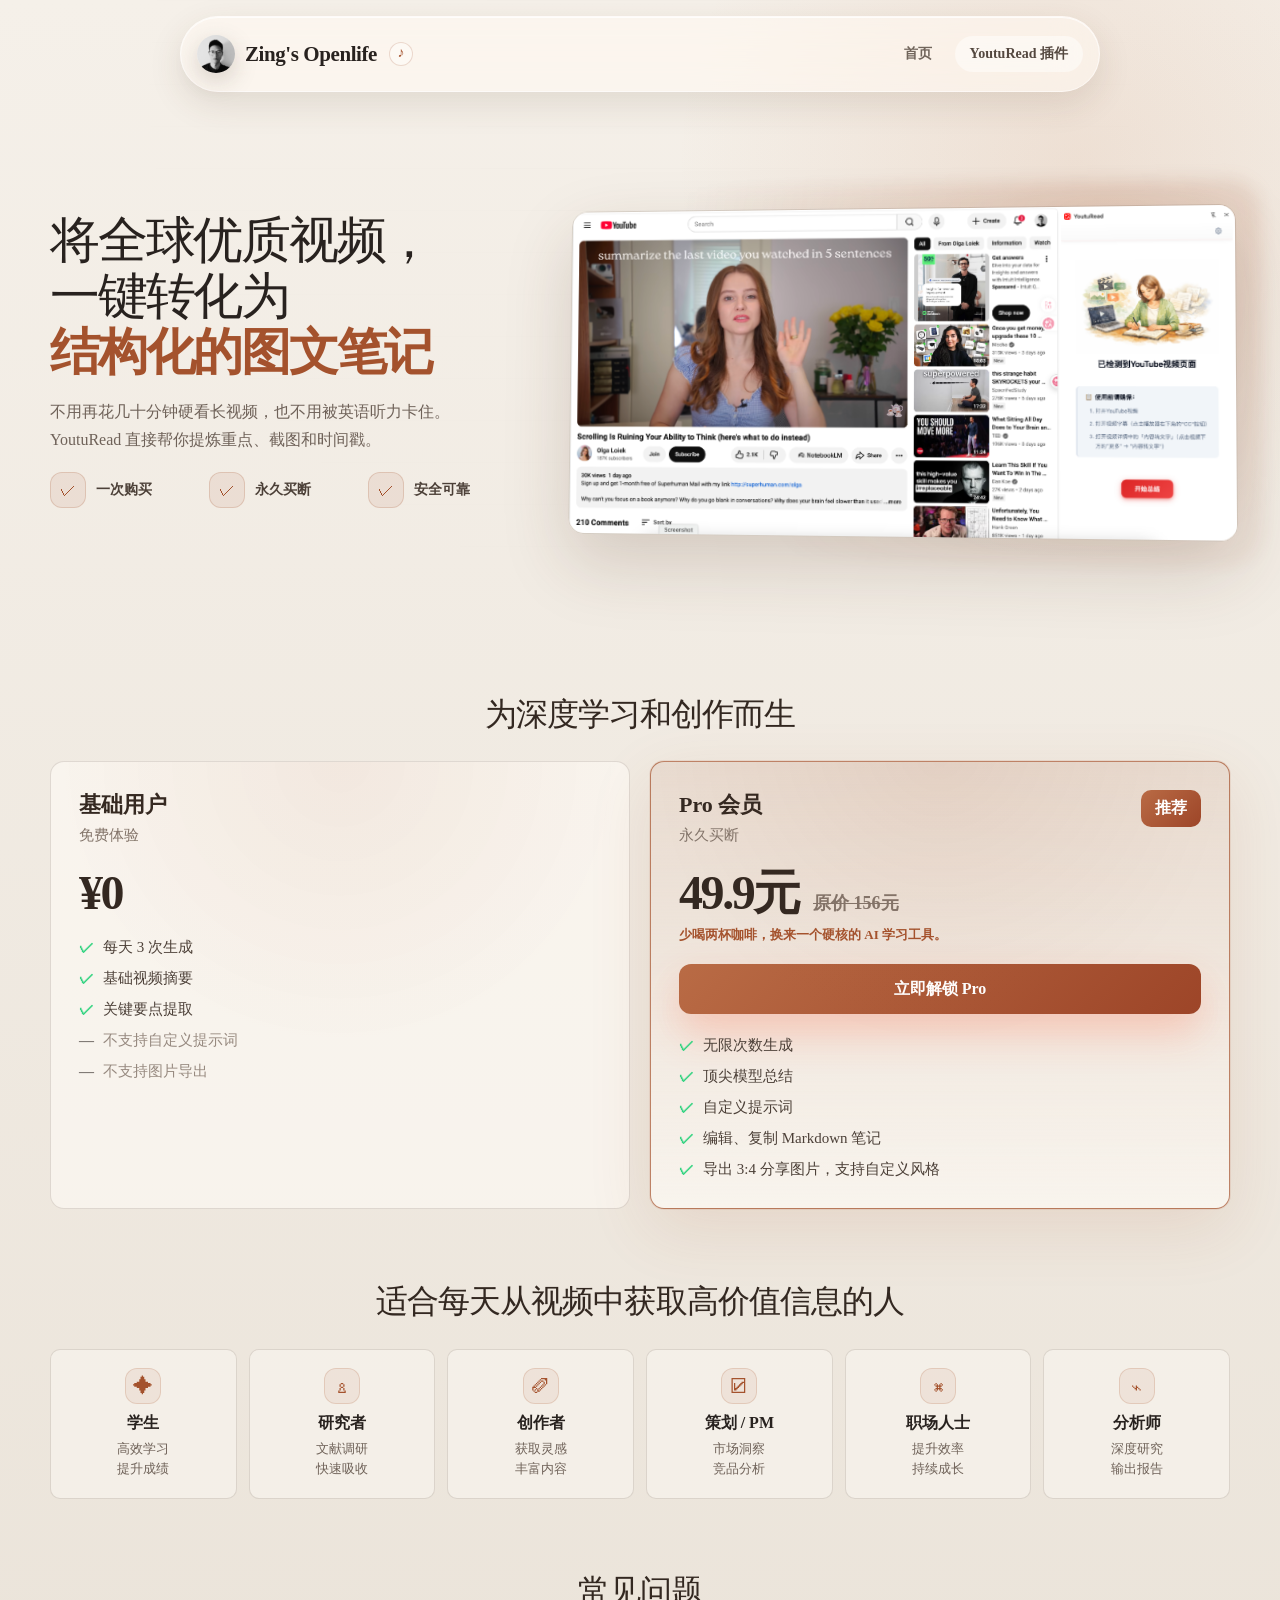
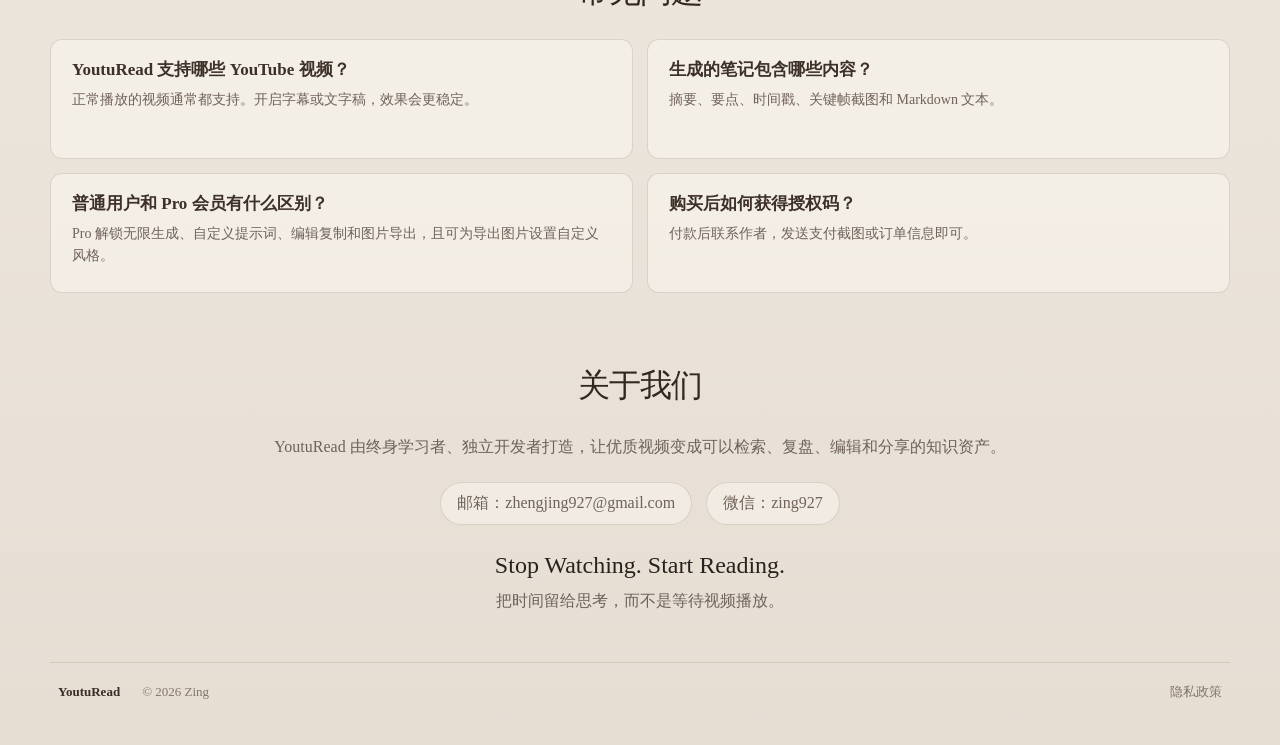
==== commit 607809e9: "Refine homepage layout and add background music" ====
--- a/youturead/index.html
+++ b/youturead/index.html
@@ -11,12 +11,12 @@
   <body class="product-page">
     <div class="noise"></div>
     <header class="site-header">
-      <a class="brand" href="../index.html" aria-label="Zing's Openlife 首页"><img src="../assets/logo.png" alt="Zing" /><span>Zing's Openlife</span></a>
+      <div class="brand-cluster"><a class="brand" href="../index.html" aria-label="Zing's Openlife 首页"><img src="../assets/logo.png" alt="Zing" /><span>Zing's Openlife</span></a><button class="music-toggle is-playing" type="button" aria-label="暂停背景音乐" aria-pressed="true"><span class="music-symbol" aria-hidden="true">♪</span></button></div>
       <nav class="main-nav" aria-label="主导航"><a href="../index.html">首页</a><a href="./index.html" aria-current="page">YoutuRead 插件</a></nav>
     </header>
     <main>
       <section class="hero">
-        <div class="hero-copy"><p class="section-kicker">AI learning companion</p><h1>将全球优质视频，<br />一键转化为<br /><strong>结构化的图文笔记</strong></h1><p class="hero-text">不用再花几十分钟硬看长视频，也不用被英语听力卡住。YoutuRead 直接帮你提炼重点、截图和时间戳。</p><div class="trust-row"><div><span>✓</span><b>一次购买</b></div><div><span>✓</span><b>永久买断</b></div><div><span>✓</span><b>安全可靠</b></div></div></div>
+        <div class="hero-copy"><h1>将全球优质视频，<br />一键转化为<br /><strong>结构化的图文笔记</strong></h1><p class="hero-text">不用再花几十分钟硬看长视频，也不用被英语听力卡住。YoutuRead 直接帮你提炼重点、截图和时间戳。</p><div class="trust-row"><div><span>✓</span><b>一次购买</b></div><div><span>✓</span><b>永久买断</b></div><div><span>✓</span><b>安全可靠</b></div></div></div>
         <figure class="product-stage"><img src="../assets/product-preview.png" alt="YoutuRead 在 YouTube 视频页侧边栏中的产品界面截图" /></figure>
       </section>
       <section class="pro-panel"><h2>为深度学习和创作而生</h2><div class="plan-compare"><article class="plan-card basic-plan"><div class="plan-head"><h3>基础用户</h3><p>免费体验</p></div><div class="plan-price">¥0</div><ul><li>每天 3 次生成</li><li>基础视频摘要</li><li>关键要点提取</li><li class="muted">不支持自定义提示词</li><li class="muted">不支持图片导出</li></ul></article><article class="plan-card pro-plan"><div class="plan-badge">推荐</div><div class="plan-head"><h3>Pro 会员</h3><p>永久买断</p></div><div class="plan-price"><strong>49.9元</strong><del>原价 156元</del><span>少喝两杯咖啡，换来一个硬核的 AI 学习工具。</span></div><a class="plan-button js-open-payment" href="#payment">立即解锁 Pro</a><ul><li>无限次数生成</li><li>顶尖模型总结</li><li>自定义提示词</li><li>编辑、复制 Markdown 笔记</li><li>导出 3:4 分享图片，支持自定义风格</li></ul></article></div></section>
@@ -26,6 +26,7 @@
     </main>
     <footer><b>YoutuRead</b><span>© 2026 Zing</span><a href="./privacy.html">隐私政策</a></footer>
     <div class="payment-modal" id="payment" aria-hidden="true"><div class="modal-backdrop" data-close-payment></div><section class="modal-card" role="dialog" aria-modal="true" aria-labelledby="payment-title"><button class="modal-close" type="button" aria-label="关闭支付弹窗" data-close-payment>×</button><h2 id="payment-title">选择支付方式</h2><p class="modal-subtitle">永久会员 ¥49.9，一次购买，永久买断。</p><div class="payment-options"><div class="payment-option wechat"><img class="qr-code" src="../assets/wechat-pay.jpg" alt="微信收款码" /><b>微信支付</b></div><div class="payment-option alipay"><img class="qr-code" src="../assets/alipay-pay.jpg" alt="支付宝收款码" /><b>支付宝支付</b></div></div><div class="payment-notice"><b>支付成功后</b><p>请添加作者微信 zing927，并发送支付截图或订单信息，作者会为你发放 Pro 授权码。</p></div></section></div>
-    <script>const modal=document.querySelector('.payment-modal');document.querySelectorAll('.js-open-payment').forEach((b)=>b.addEventListener('click',(e)=>{e.preventDefault();modal.setAttribute('aria-hidden','false');document.body.classList.add('modal-open')}));document.querySelectorAll('[data-close-payment]').forEach((b)=>b.addEventListener('click',()=>{modal.setAttribute('aria-hidden','true');document.body.classList.remove('modal-open')}));document.addEventListener('keydown',(e)=>{if(e.key==='Escape'){modal.setAttribute('aria-hidden','true');document.body.classList.remove('modal-open')}});</script>
+    <audio id="background-music" src="../assets/background-music.wav" loop autoplay preload="auto"></audio>
+    <script>const modal=document.querySelector('.payment-modal');document.querySelectorAll('.js-open-payment').forEach((b)=>b.addEventListener('click',(e)=>{e.preventDefault();modal.setAttribute('aria-hidden','false');document.body.classList.add('modal-open')}));document.querySelectorAll('[data-close-payment]').forEach((b)=>b.addEventListener('click',()=>{modal.setAttribute('aria-hidden','true');document.body.classList.remove('modal-open')}));document.addEventListener('keydown',(e)=>{if(e.key==='Escape'){modal.setAttribute('aria-hidden','true');document.body.classList.remove('modal-open')}});const backgroundMusic=document.querySelector('#background-music');const musicToggle=document.querySelector('.music-toggle');backgroundMusic.volume=0.35;function updateMusicButton(isPlaying){musicToggle.setAttribute('aria-pressed',String(isPlaying));musicToggle.setAttribute('aria-label',isPlaying?'暂停背景音乐':'播放背景音乐');musicToggle.classList.toggle('is-playing',isPlaying)}musicToggle.addEventListener('click',()=>{if(backgroundMusic.paused)backgroundMusic.play().catch(()=>updateMusicButton(false));else backgroundMusic.pause()});backgroundMusic.addEventListener('play',()=>updateMusicButton(true));backgroundMusic.addEventListener('pause',()=>updateMusicButton(false));backgroundMusic.play().catch(()=>updateMusicButton(false));</script>
   </body>
 </html>
--- a/styles.css
+++ b/styles.css
@@ -1258,6 +1258,118 @@
     flex-wrap: wrap;
     gap: 18px;
   }
+}
+
+/* Professional editorial layout for the homepage */
+.blog-page .blog-main { width: min(980px, calc(100% - 64px)); }
+.blog-page .intro-section { max-width: 860px; padding: 104px 0 112px; }
+.blog-page .greeting-row { gap: 16px; align-items: center; }
+.blog-page .greeting-row .lamp { flex-basis: 48px; width: 48px; height: 48px; }
+.blog-page .greeting-row .lamp-icon { width: 48px; height: 48px; }
+.blog-page .intro-section h1 { max-width: 760px; font-size: clamp(42px, 5.8vw, 68px); line-height: 1.06; }
+.blog-page .intro-lead { max-width: 650px; margin: 28px 0 20px 64px; font-size: 17px; line-height: 1.82; }
+.blog-page blockquote { max-width: 620px; margin-left: 64px; font-size: 17px; }
+.blog-page .blog-section { padding: 72px 0 78px; }
+.blog-page .section-heading { margin-bottom: 28px; }
+.blog-page .section-heading h2 { font-size: 30px; letter-spacing: -0.04em; }
+.blog-page .project-list { grid-template-columns: repeat(2, minmax(0, 1fr)); gap: 14px; }
+.blog-page .project-card,
+.blog-page .project-card:last-child { display: grid; grid-template-columns: 34px 1fr; min-height: 204px; padding: 23px 22px; border: 1px solid rgba(65, 45, 30, 0.13); border-radius: 14px; background: rgba(255, 252, 247, 0.38); transition: transform 0.2s ease, background 0.2s ease, box-shadow 0.2s ease; }
+.blog-page .project-card:hover { transform: translateY(-3px); background: rgba(255, 252, 247, 0.7); box-shadow: 0 14px 32px rgba(75, 47, 28, 0.08); }
+.blog-page .project-card h3 { margin-bottom: 9px; font-size: 19px; line-height: 1.35; }
+.blog-page .project-card p { margin-bottom: 13px; font-size: 14px; line-height: 1.68; }
+.blog-page .project-index { padding-top: 4px; font-size: 11px; }
+.blog-page .vision-section { padding-top: 70px; }
+.blog-page .vision-grid { gap: 14px; }
+.blog-page .vision-grid article { min-height: 202px; padding: 22px; border-radius: 14px; }
+.blog-page .vision-grid h3 { margin: 34px 0 10px; font-size: 19px; }
+.blog-page .vision-grid p { font-size: 14px; line-height: 1.7; }
+.blog-page .contact-section { margin-top: 24px; padding: 58px 54px 64px; border-radius: 18px; background: rgba(255, 252, 247, 0.38); }
+.blog-page .contact-section h2 { margin-bottom: 24px; font-size: clamp(38px, 5vw, 58px); line-height: 1.08; }
+.blog-page .contact-links { gap: 20px; font-size: 15px; }
+
+@media (max-width: 680px) {
+  .blog-page .blog-main { width: min(100% - 28px, var(--max)); }
+  .blog-page .intro-section { padding: 70px 0 78px; }
+  .blog-page .greeting-row { gap: 9px; align-items: flex-start; }
+  .blog-page .greeting-row .lamp { flex-basis: 38px; width: 38px; height: 38px; margin-top: 1px; }
+  .blog-page .greeting-row .lamp-icon { width: 38px; height: 38px; }
+  .blog-page .intro-section h1 { font-size: 40px; }
+  .blog-page .intro-lead,
+  .blog-page blockquote { margin-left: 0; }
+  .blog-page .project-list { grid-template-columns: 1fr; gap: 10px; }
+  .blog-page .project-card,
+  .blog-page .project-card:last-child { min-height: 0; padding: 20px 17px; }
+  .blog-page .contact-section { padding: 42px 22px 48px; }
+}
+
+.music-toggle {
+  display: inline-grid;
+  place-items: center;
+  flex: 0 0 auto;
+  width: 24px;
+  height: 24px;
+  margin-left: 12px;
+  padding: 0;
+  border: 1px solid rgba(164, 82, 45, 0.2);
+  border-radius: 50%;
+  color: #a4522d;
+  background: rgba(255, 255, 255, 0.34);
+  cursor: pointer;
+  transition: color 0.2s ease, background 0.2s ease, transform 0.2s ease;
+}
+
+.brand-cluster { display: flex; align-items: center; flex: 0 0 auto; }
+.brand-cluster .music-toggle { margin-left: 12px; }
+
+.music-toggle:hover { color: #6f351f; background: rgba(255, 255, 255, 0.66); transform: translateY(-1px); }
+.music-toggle.is-playing { color: #fffaf3; background: #a4522d; box-shadow: 0 0 0 3px rgba(164, 82, 45, 0.1), 0 0 12px rgba(164, 82, 45, 0.25); }
+.music-symbol { display: block; font-size: 14px; line-height: 1; transform: translateY(-1px); }
+
+@media (max-width: 680px) {
+  .music-toggle { width: 23px; height: 23px; margin-left: 12px; }
+  .music-symbol { font-size: 13px; }
+}
+
+/* Floating frosted-glass navigation */
+.site-header {
+  position: sticky;
+  top: 16px;
+  width: min(920px, calc(100% - 32px));
+  margin: 16px auto 0;
+  padding: 10px 16px;
+  border: 1px solid rgba(255, 255, 255, 0.56);
+  border-radius: 999px;
+  background: rgba(255, 250, 244, 0.56);
+  box-shadow: 0 12px 34px rgba(80, 54, 34, 0.12), inset 0 1px 0 rgba(255, 255, 255, 0.7);
+  backdrop-filter: blur(22px) saturate(135%);
+  -webkit-backdrop-filter: blur(22px) saturate(135%);
+}
+
+.site-header::before { display: none; }
+.site-header .brand { gap: 10px; font-size: 21px; }
+.site-header .brand img { width: 38px; height: 38px; border-radius: 50%; }
+.site-header .main-nav { gap: 8px; font-size: 14px; }
+.site-header .main-nav a { padding: 9px 15px; border-radius: 999px; }
+.site-header .main-nav a:hover,
+.site-header .main-nav a[aria-current="page"] { color: #3c3028; background: rgba(255, 255, 255, 0.5); }
+
+@media (max-width: 1060px) {
+  .site-header { top: 12px; margin-top: 12px; border-radius: 28px; }
+}
+
+@media (max-width: 680px) {
+  .site-header {
+    top: 8px;
+    width: min(100% - 20px, var(--max));
+    margin-top: 8px;
+    padding: 8px 10px 9px;
+    border-radius: 24px;
+  }
+  .site-header .brand { font-size: 18px; }
+  .site-header .brand img { width: 34px; height: 34px; }
+  .site-header .main-nav { gap: 4px; }
+  .site-header .main-nav a { padding: 7px 11px; }
 }
 
 /* Legal pages share the same editorial system */
@@ -1312,6 +1424,7 @@
 .blog-page .section-number,
 .blog-page .project-index { color: #a4522d; }
 .blog-page .intro-section { padding-top: 112px; padding-bottom: 94px; }
+.blog-page .intro-section h1 { font-size: clamp(40px, 5.2vw, 64px); }
 .blog-page .intro-section h1,
 .blog-page .contact-section h2 { font-weight: 500; letter-spacing: -0.06em; }
 .blog-page .intro-section h1 em,
@@ -1338,10 +1451,35 @@
 .blog-page footer { color: #84766b; border-top: 0; padding-top: 20px; }
 .blog-page footer b { color: #3a2d25; }
 
+.lamp { display: flex; align-items: center; gap: 14px; height: 96px; margin: 18px 0 21px; color: #a4522d; font-family: ui-sans-serif, system-ui, sans-serif; font-size: 11px; letter-spacing: 0.1em; text-transform: uppercase; }
+.lamp-wire { align-self: flex-start; width: 1px; height: 28px; margin-left: 19px; background: linear-gradient(180deg, #6c5a4d, rgba(108, 90, 77, 0.15)); }
+.lamp-fixture { position: relative; display: block; width: 48px; height: 74px; margin-top: 22px; }
+.lamp-socket { position: absolute; top: -2px; left: 11px; width: 26px; height: 13px; border-radius: 4px 4px 2px 2px; background: linear-gradient(90deg, #4c4038, #b0a095 42%, #51443b 78%, #2f2824); box-shadow: inset 0 2px 2px rgba(255, 255, 255, 0.28), 0 3px 5px rgba(55, 35, 20, 0.2); }
+.lamp-glass { position: absolute; top: 9px; left: 5px; width: 38px; height: 50px; border-radius: 50% 50% 45% 45%; border: 1px solid rgba(255, 229, 174, 0.8); background: radial-gradient(ellipse at 42% 34%, rgba(255, 255, 239, 0.98) 0 8%, rgba(255, 231, 166, 0.93) 26%, rgba(245, 169, 82, 0.72) 60%, rgba(181, 84, 36, 0.52) 100%); box-shadow: 0 0 9px rgba(255, 223, 153, 0.9), 0 0 25px rgba(224, 143, 66, 0.58), 0 0 70px rgba(224, 143, 66, 0.27); transform-origin: 50% 0; animation: lamp-breathe 3.6s ease-in-out infinite; }
+.lamp-glass::before { content: ""; position: absolute; top: 4px; left: 6px; width: 8px; height: 31px; border-radius: 50%; background: linear-gradient(90deg, rgba(255, 255, 255, 0.48), rgba(255, 255, 255, 0)); transform: rotate(15deg); }
+.lamp-filament { position: absolute; left: 15px; top: 13px; width: 9px; height: 22px; border: 1.5px solid #fff4c3; border-top: 0; border-bottom: 0; filter: drop-shadow(0 0 3px #fff7c9); transform: skewX(-10deg); }
+.lamp-filament::before, .lamp-filament::after { content: ""; position: absolute; width: 7px; height: 1px; background: #fff6c8; box-shadow: 0 0 4px #fff1ad; }
+.lamp-filament::before { top: 6px; left: 0; transform: rotate(28deg); }
+.lamp-filament::after { top: 13px; left: 0; transform: rotate(-28deg); }
+.lamp-base { position: absolute; left: 11px; bottom: 1px; width: 26px; height: 12px; border-radius: 2px 2px 6px 6px; background: repeating-linear-gradient(0deg, #8d5d3b 0 2px, #c18a5c 2px 3px); box-shadow: 0 3px 5px rgba(55, 35, 20, 0.22); }
+.lamp-caption { opacity: 0.72; }
+.lamp-icon { width: 58px; height: 58px; color: #171310; filter: drop-shadow(0 0 4px rgba(70, 50, 36, 0.2)); animation: lamp-icon-breathe 3.6s ease-in-out infinite; }
+.greeting-row { display: flex; align-items: flex-start; gap: 18px; }
+.greeting-row .lamp { flex: 0 0 58px; width: 58px; height: 58px; margin: 4px 0 0; gap: 0; }
+.greeting-row .lamp-wire { display: none; }
+.greeting-row .lamp-icon { animation: none; }
+.greeting-row h1 { margin-bottom: 0; }
+@keyframes lamp-icon-breathe { 0%, 100% { transform: scale(0.96); filter: drop-shadow(0 0 4px rgba(255, 221, 155, 0.7)) drop-shadow(0 0 17px rgba(213, 120, 52, 0.36)); } 50% { transform: scale(1.05); filter: drop-shadow(0 0 9px rgba(255, 239, 189, 1)) drop-shadow(0 0 32px rgba(213, 120, 52, 0.62)); } }
+@keyframes lamp-breathe { 0%, 100% { transform: scale(0.96); filter: brightness(0.92); } 50% { transform: scale(1.05); filter: brightness(1.14); } }
+
 @media (max-width: 680px) {
   .blog-page .intro-section { padding-top: 70px; padding-bottom: 66px; }
-  .blog-page .intro-section h1 { font-size: 45px; }
+  .blog-page .intro-section h1 { font-size: 40px; }
   .blog-page .project-card p { font-size: 14px; }
+  .lamp { margin-top: 20px; margin-bottom: 21px; }
+  .greeting-row { gap: 10px; }
+  .greeting-row .lamp { flex-basis: 42px; width: 42px; height: 42px; margin-top: 2px; }
+  .greeting-row .lamp-icon { width: 42px; height: 42px; }
 }
 
 /* Keep YoutuRead in the same warm editorial visual system */
@@ -1628,6 +1766,19 @@
 .product-page .about-section p { font-size: 16px; line-height: 1.7; }
 .product-page .about-section h3 { margin-top: 27px; font-size: 24px; }
 
+/* Let the two pricing cards stand on their own */
+.product-page .pro-panel {
+  padding: 0;
+  border: 0;
+  border-radius: 0;
+  background: transparent;
+  box-shadow: none;
+}
+.product-page .pro-panel h2 { margin-bottom: 0; }
+.product-page .pro-panel h2,
+.product-page .audience h2 { text-align: center; }
+.product-page section.audience > h2 { text-align: center; margin-inline: auto; }
+
 @media (max-width: 680px) {
   .product-page .site-header { padding-top: 14px; padding-bottom: 16px; }
   .product-page .hero { min-height: auto; margin-top: 18px; gap: 32px; }
@@ -1636,8 +1787,129 @@
   .product-page .audience,
   .product-page .faq-section,
   .product-page .about-section { margin-top: 56px; }
-  .product-page .pro-panel { padding: 24px 18px 20px; }
+  .product-page .pro-panel { padding: 0; }
   .product-page .plan-card { min-height: auto; padding: 24px 21px; }
   .product-page .plan-price strong,
   .product-page .basic-plan .plan-price { font-size: 44px; }
 }
+
+/* Homepage system: grid, type scale and spacing tokens */
+.blog-page {
+  --home-ink: #261f1a;
+  --home-muted: #73675d;
+  --home-accent: #9a4f2b;
+  --home-rule: rgba(63, 45, 32, 0.14);
+  --home-surface: rgba(255, 252, 247, 0.48);
+}
+
+.blog-page .blog-main { width: min(1040px, calc(100% - 72px)); }
+.blog-page .intro-section { max-width: 820px; padding: 124px 0 128px; }
+.blog-page .greeting-row { gap: 16px; align-items: center; }
+.blog-page .greeting-row .lamp { flex: 0 0 44px; width: 44px; height: 44px; margin: 0; }
+.blog-page .greeting-row .lamp-icon { width: 44px; height: 44px; }
+.blog-page .intro-section h1 { max-width: 700px; color: var(--home-ink); font-size: clamp(42px, 5.1vw, 62px); line-height: 1.08; letter-spacing: -0.055em; }
+.blog-page .intro-section h1 em { color: var(--home-accent); }
+.blog-page .intro-lead { max-width: 640px; margin: 30px 0 20px 60px; color: var(--home-muted); font-size: 17px; line-height: 1.8; }
+.blog-page blockquote { max-width: 620px; margin-left: 60px; color: #87796d; font-size: 16px; line-height: 1.7; }
+.blog-page .blog-section { padding: 74px 0 82px; }
+.blog-page .section-heading { display: flex; align-items: center; gap: 24px; margin-bottom: 26px; }
+.blog-page .section-heading::after { content: ""; width: 100%; height: 1px; background: var(--home-rule); }
+.blog-page .section-heading h2 { flex: 0 0 auto; margin: 0; color: var(--home-ink); font-size: 28px; font-weight: 600; letter-spacing: -0.04em; }
+.blog-page .project-list { grid-template-columns: repeat(2, minmax(0, 1fr)); gap: 16px; }
+.blog-page .project-card,
+.blog-page .project-card:last-child { display: grid; grid-template-columns: 30px 1fr; min-height: 218px; padding: 24px; border: 1px solid var(--home-rule); border-radius: 12px; background: var(--home-surface); box-shadow: none; transition: border-color 0.2s ease, background 0.2s ease; }
+.blog-page .project-card:hover { transform: none; border-color: rgba(154, 79, 43, 0.35); background: rgba(255, 252, 247, 0.72); box-shadow: none; }
+.blog-page .project-index { padding-top: 3px; color: var(--home-accent); font-size: 10px; }
+.blog-page .project-card h3 { margin: 0 0 10px; color: var(--home-ink); font-size: 18px; font-weight: 600; line-height: 1.4; }
+.blog-page .project-card p { margin: 0 0 16px; color: var(--home-muted); font-size: 14px; line-height: 1.72; }
+.blog-page .project-card a { font-size: 13px; }
+.blog-page .vision-section { padding-top: 72px; }
+.blog-page .vision-grid { grid-template-columns: repeat(3, minmax(0, 1fr)); gap: 16px; }
+.blog-page .vision-grid article { min-height: 196px; padding: 24px; border: 1px solid var(--home-rule); border-radius: 12px; background: transparent; }
+.blog-page .vision-grid article > span { color: var(--home-accent); }
+.blog-page .vision-grid h3 { margin: 34px 0 10px; color: var(--home-ink); font-size: 18px; font-weight: 600; }
+.blog-page .vision-grid p { color: var(--home-muted); font-size: 14px; line-height: 1.72; }
+.blog-page .contact-section { margin-top: 32px; padding: 56px 56px 60px; border-radius: 14px; color: #f3ebe2; background: #2d241e; }
+.blog-page .contact-section .section-kicker { color: #c9906c; }
+.blog-page .contact-section h2 { margin: 16px 0 26px; color: #f8f1e9; font-size: clamp(38px, 4.7vw, 56px); line-height: 1.08; }
+.blog-page .contact-section h2 em { color: #d99872; }
+.blog-page .contact-links { gap: 22px; color: #cbbcaf; font-size: 14px; }
+.blog-page .contact-links a { color: #f0b28f; }
+.blog-page footer { width: min(1040px, calc(100% - 72px)); color: #8a7a6d; }
+
+@media (max-width: 680px) {
+  .blog-page .blog-main,
+  .blog-page footer { width: min(100% - 28px, var(--max)); }
+  .blog-page .intro-section { padding: 72px 0 82px; }
+  .blog-page .greeting-row { gap: 9px; }
+  .blog-page .greeting-row .lamp { flex-basis: 36px; width: 36px; height: 36px; }
+  .blog-page .greeting-row .lamp-icon { width: 36px; height: 36px; }
+  .blog-page .intro-section h1 { font-size: 39px; }
+  .blog-page .intro-lead,
+  .blog-page blockquote { margin-left: 0; }
+  .blog-page .section-heading { gap: 14px; }
+  .blog-page .section-heading h2 { font-size: 25px; }
+  .blog-page .project-list,
+  .blog-page .vision-grid { grid-template-columns: 1fr; gap: 10px; }
+  .blog-page .project-card,
+  .blog-page .project-card:last-child { min-height: 0; padding: 20px; }
+  .blog-page .vision-grid article { min-height: 0; padding: 20px; }
+  .blog-page .contact-section { padding: 40px 22px 44px; }
+}
+
+/* Plain editorial mode */
+.blog-page { background: #f6f2ec; }
+.blog-page .noise { display: none; }
+.blog-page .blog-main { width: min(820px, calc(100% - 56px)); }
+.blog-page .intro-section { max-width: 760px; padding: 112px 0 104px; }
+.blog-page .intro-section h1 { font-size: clamp(40px, 4.8vw, 56px); font-weight: 500; }
+.blog-page .intro-lead { margin-left: 58px; font-size: 16px; line-height: 1.8; }
+.blog-page blockquote { margin-left: 58px; font-size: 16px; }
+.blog-page blockquote { padding-left: 0; border-left: 0; }
+.blog-page .intro-section,
+.blog-page .blog-section,
+.blog-page .contact-section { padding-top: 72px; padding-bottom: 72px; }
+.blog-page .intro-section { padding-bottom: 72px; }
+.blog-page .intro-lead,
+.blog-page blockquote { margin-left: 0; }
+.blog-page blockquote { color: var(--home-accent); font-size: 18px; font-weight: 600; letter-spacing: -0.015em; }
+.blog-page .section-heading { gap: 16px; margin-bottom: 10px; }
+.blog-page .section-heading::after { display: none; }
+.blog-page .section-heading h2 { font-size: 25px; font-weight: 500; }
+.blog-page .project-list { grid-template-columns: 1fr; gap: 0; }
+.blog-page .project-card,
+.blog-page .project-card:last-child { min-height: 0; padding: 16px 0; border: 0; border-top: 1px solid var(--home-rule); border-radius: 0; background: transparent; }
+.blog-page .project-card:last-child { border-bottom: 1px solid var(--home-rule); }
+.blog-page .project-card:hover { border-color: var(--home-rule); background: transparent; }
+.blog-page .project-card h3 { margin-bottom: 7px; font-size: 18px; font-weight: 500; }
+.blog-page .project-card p { margin-bottom: 10px; font-size: 14px; line-height: 1.7; }
+.blog-page .vision-grid { grid-template-columns: 1fr; gap: 0; }
+.blog-page .vision-grid article { min-height: 0; padding: 20px 0; border: 0; border-top: 1px solid var(--home-rule); border-radius: 0; background: transparent; }
+.blog-page .vision-grid article:last-child { border-bottom: 1px solid var(--home-rule); }
+.blog-page .vision-grid h3 { margin: 0 0 7px; font-size: 18px; font-weight: 500; }
+.blog-page .vision-grid p { margin: 0; font-size: 14px; line-height: 1.7; }
+.blog-page .contact-section { margin-top: 0; padding: 72px 0; border-radius: 0; color: var(--home-ink); background: transparent; }
+.blog-page .contact-section .section-kicker { color: var(--home-accent); }
+.blog-page .contact-section h2 { margin: 14px 0 22px; color: var(--home-ink); font-size: clamp(36px, 4.5vw, 52px); font-weight: 500; }
+.blog-page .contact-section h2 em { color: var(--home-accent); }
+.blog-page .contact-links { display: flex; flex-wrap: wrap; gap: 10px; color: var(--home-muted); font-size: 14px; }
+.blog-page .contact-links a,
+.blog-page .contact-links span { display: inline-flex; align-items: center; min-height: 36px; margin: 0; padding: 0 14px; border: 1px solid var(--home-rule); border-radius: 999px; color: var(--home-muted); background: transparent; font-weight: 400; }
+.blog-page .contact-links a:hover { color: var(--home-accent); border-color: rgba(154, 79, 43, 0.35); }
+.blog-page footer { width: min(820px, calc(100% - 56px)); }
+.blog-page .greeting-row { display: block; }
+.blog-page .greeting-row .lamp { display: none; }
+
+@media (max-width: 680px) {
+  .blog-page .blog-main,
+  .blog-page footer { width: min(100% - 28px, var(--max)); }
+  .blog-page .intro-section,
+  .blog-page .blog-section,
+  .blog-page .contact-section { padding-top: 48px; padding-bottom: 48px; }
+  .blog-page .intro-section h1 { font-size: 38px; }
+  .blog-page .intro-lead,
+  .blog-page blockquote { margin-left: 0; }
+  .blog-page .project-card,
+  .blog-page .project-card:last-child { padding: 19px 0; }
+  .blog-page .contact-section { padding: 48px 0; }
+}
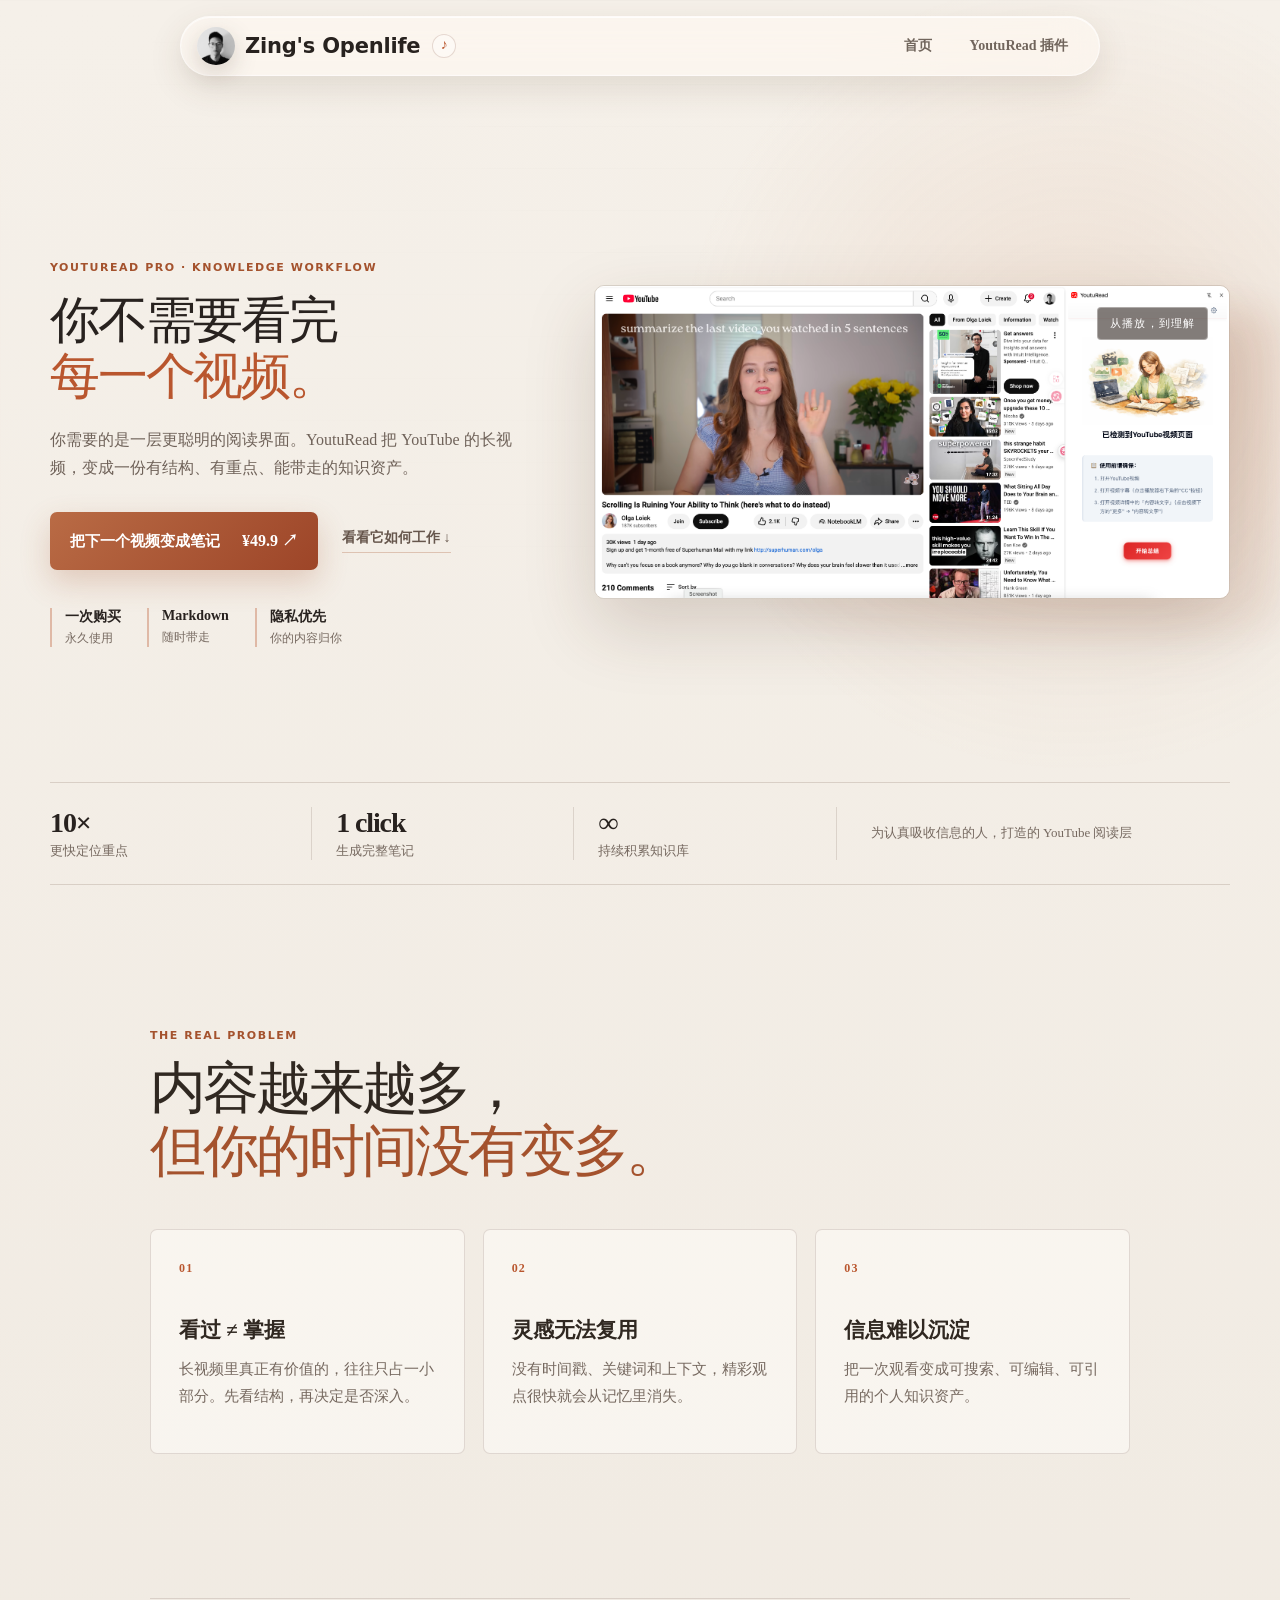
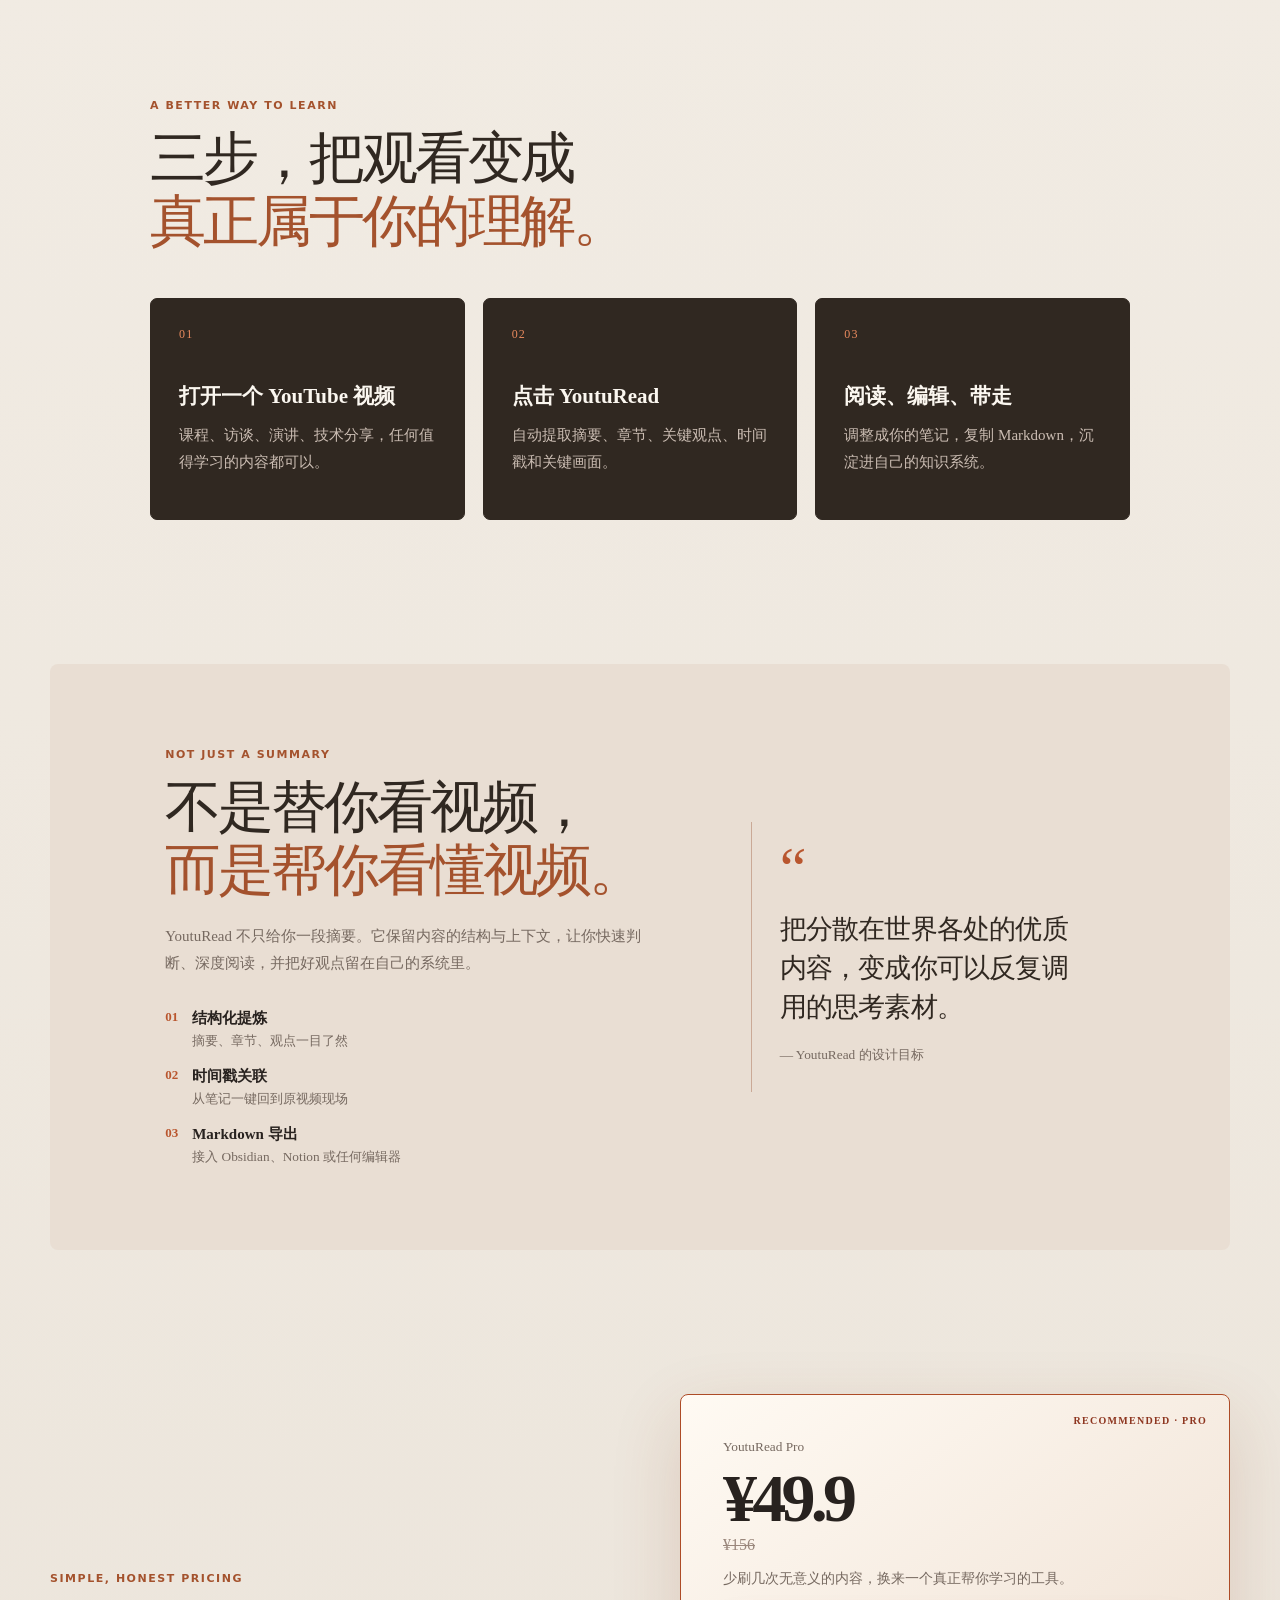
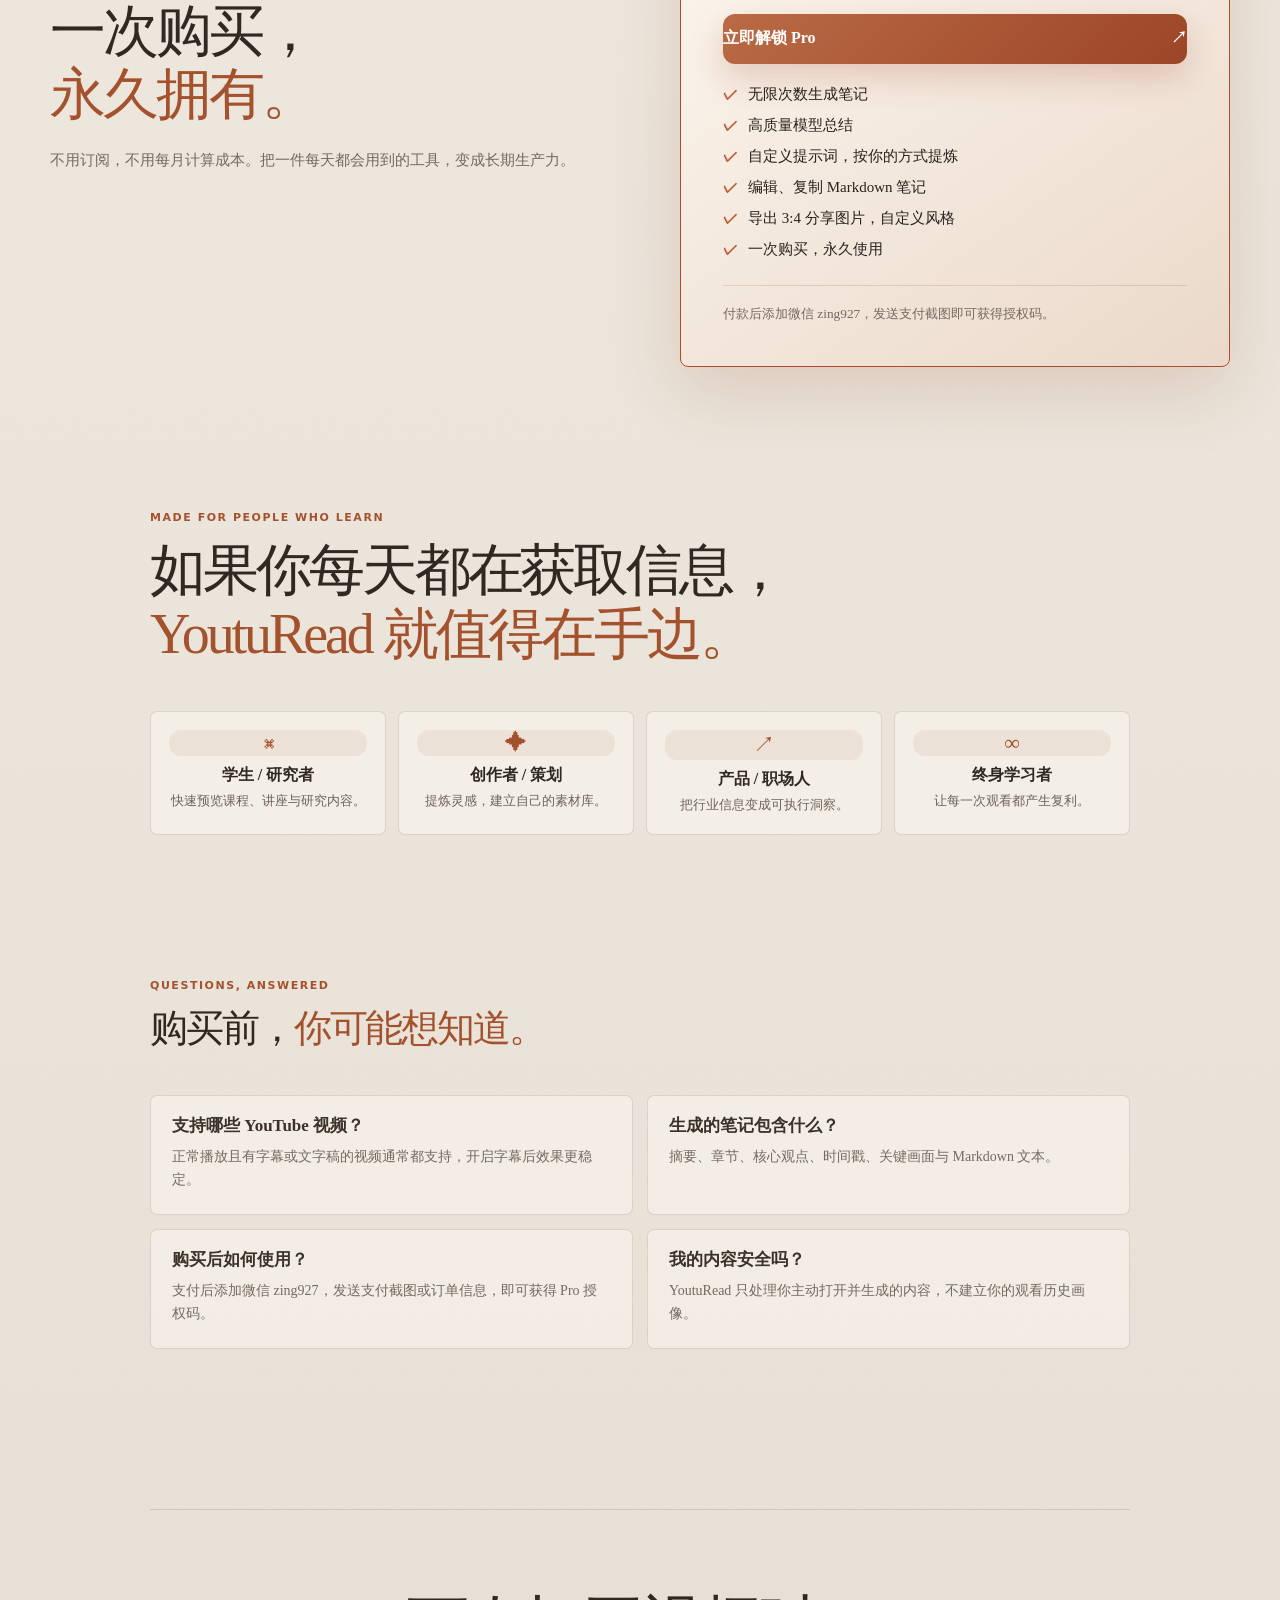
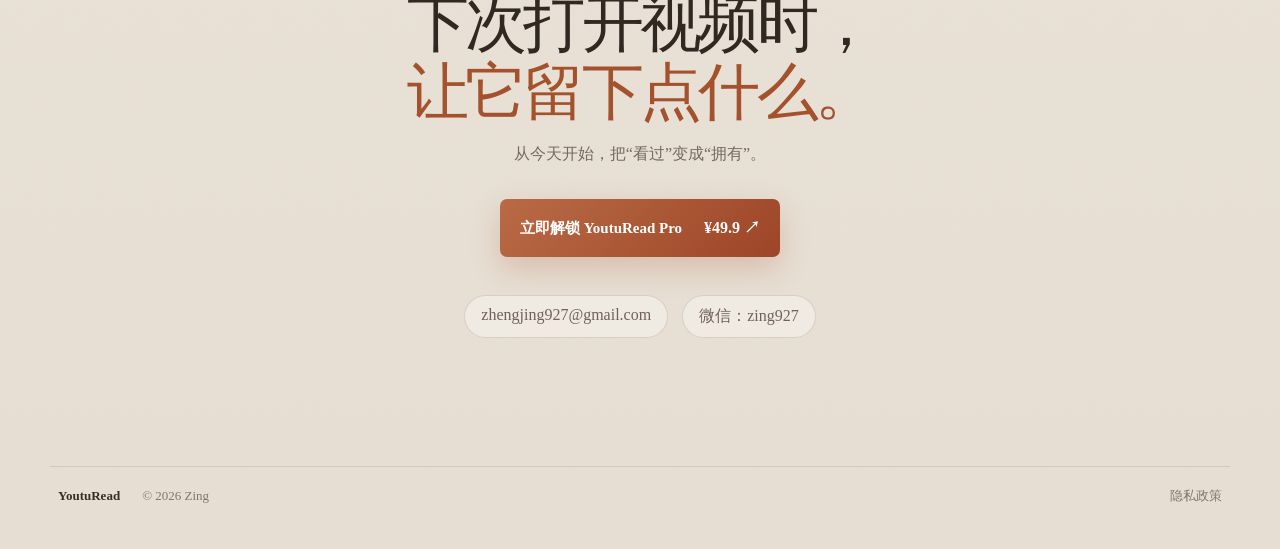
==== commit ef4d472b: "Redesign YoutuRead product page" ====
--- a/youturead/index.html
+++ b/youturead/index.html
@@ -1,32 +1,66 @@
 <!doctype html>
 <html lang="zh-CN">
-  <head>
-    <meta charset="UTF-8" />
-    <meta name="viewport" content="width=device-width, initial-scale=1.0" />
-    <title>YoutuRead - YouTube 转阅读版插件</title>
-    <meta name="description" content="YoutuRead 是一款将 YouTube 视频转化为结构化图文笔记的效率插件。" />
-    <link rel="icon" href="../assets/favicon.ico" />
-    <link rel="stylesheet" href="../styles.css" />
-  </head>
-  <body class="product-page">
-    <div class="noise"></div>
-    <header class="site-header">
-      <div class="brand-cluster"><a class="brand" href="../index.html" aria-label="Zing's Openlife 首页"><img src="../assets/logo.png" alt="Zing" /><span>Zing's Openlife</span></a><button class="music-toggle is-playing" type="button" aria-label="暂停背景音乐" aria-pressed="true"><span class="music-symbol" aria-hidden="true">♪</span></button></div>
-      <nav class="main-nav" aria-label="主导航"><a href="../index.html">首页</a><a href="./index.html" aria-current="page">YoutuRead 插件</a></nav>
-    </header>
-    <main>
-      <section class="hero">
-        <div class="hero-copy"><h1>将全球优质视频，<br />一键转化为<br /><strong>结构化的图文笔记</strong></h1><p class="hero-text">不用再花几十分钟硬看长视频，也不用被英语听力卡住。YoutuRead 直接帮你提炼重点、截图和时间戳。</p><div class="trust-row"><div><span>✓</span><b>一次购买</b></div><div><span>✓</span><b>永久买断</b></div><div><span>✓</span><b>安全可靠</b></div></div></div>
-        <figure class="product-stage"><img src="../assets/product-preview.png" alt="YoutuRead 在 YouTube 视频页侧边栏中的产品界面截图" /></figure>
-      </section>
-      <section class="pro-panel"><h2>为深度学习和创作而生</h2><div class="plan-compare"><article class="plan-card basic-plan"><div class="plan-head"><h3>基础用户</h3><p>免费体验</p></div><div class="plan-price">¥0</div><ul><li>每天 3 次生成</li><li>基础视频摘要</li><li>关键要点提取</li><li class="muted">不支持自定义提示词</li><li class="muted">不支持图片导出</li></ul></article><article class="plan-card pro-plan"><div class="plan-badge">推荐</div><div class="plan-head"><h3>Pro 会员</h3><p>永久买断</p></div><div class="plan-price"><strong>49.9元</strong><del>原价 156元</del><span>少喝两杯咖啡，换来一个硬核的 AI 学习工具。</span></div><a class="plan-button js-open-payment" href="#payment">立即解锁 Pro</a><ul><li>无限次数生成</li><li>顶尖模型总结</li><li>自定义提示词</li><li>编辑、复制 Markdown 笔记</li><li>导出 3:4 分享图片，支持自定义风格</li></ul></article></div></section>
-      <section class="audience" id="audience"><h2>适合每天从视频中获取高价值信息的人</h2><div class="audience-grid"><article><span>✦</span><h3>学生</h3><p>高效学习<br />提升成绩</p></article><article><span>♙</span><h3>研究者</h3><p>文献调研<br />快速吸收</p></article><article><span>✐</span><h3>创作者</h3><p>获取灵感<br />丰富内容</p></article><article><span>☑</span><h3>策划 / PM</h3><p>市场洞察<br />竞品分析</p></article><article><span>⌘</span><h3>职场人士</h3><p>提升效率<br />持续成长</p></article><article><span>⌁</span><h3>分析师</h3><p>深度研究<br />输出报告</p></article></div></section>
-      <section class="faq-section" id="faq"><h2>常见问题</h2><div class="faq-list"><article><h3>YoutuRead 支持哪些 YouTube 视频？</h3><p>正常播放的视频通常都支持。开启字幕或文字稿，效果会更稳定。</p></article><article><h3>生成的笔记包含哪些内容？</h3><p>摘要、要点、时间戳、关键帧截图和 Markdown 文本。</p></article><article><h3>普通用户和 Pro 会员有什么区别？</h3><p>Pro 解锁无限生成、自定义提示词、编辑复制和图片导出，且可为导出图片设置自定义风格。</p></article><article><h3>购买后如何获得授权码？</h3><p>付款后联系作者，发送支付截图或订单信息即可。</p></article></div></section>
-      <section class="about-section" id="about"><h2>关于我们</h2><p>YoutuRead 由终身学习者、独立开发者打造，让优质视频变成可以检索、复盘、编辑和分享的知识资产。</p><div class="contact-list" aria-label="联系方式"><a href="mailto:zhengjing927@gmail.com">邮箱：zhengjing927@gmail.com</a><span>微信：zing927</span></div><h3>Stop Watching. Start Reading.</h3><p>把时间留给思考，而不是等待视频播放。</p></section>
-    </main>
-    <footer><b>YoutuRead</b><span>© 2026 Zing</span><a href="./privacy.html">隐私政策</a></footer>
-    <div class="payment-modal" id="payment" aria-hidden="true"><div class="modal-backdrop" data-close-payment></div><section class="modal-card" role="dialog" aria-modal="true" aria-labelledby="payment-title"><button class="modal-close" type="button" aria-label="关闭支付弹窗" data-close-payment>×</button><h2 id="payment-title">选择支付方式</h2><p class="modal-subtitle">永久会员 ¥49.9，一次购买，永久买断。</p><div class="payment-options"><div class="payment-option wechat"><img class="qr-code" src="../assets/wechat-pay.jpg" alt="微信收款码" /><b>微信支付</b></div><div class="payment-option alipay"><img class="qr-code" src="../assets/alipay-pay.jpg" alt="支付宝收款码" /><b>支付宝支付</b></div></div><div class="payment-notice"><b>支付成功后</b><p>请添加作者微信 zing927，并发送支付截图或订单信息，作者会为你发放 Pro 授权码。</p></div></section></div>
-    <audio id="background-music" src="../assets/background-music.wav" loop autoplay preload="auto"></audio>
-    <script>const modal=document.querySelector('.payment-modal');document.querySelectorAll('.js-open-payment').forEach((b)=>b.addEventListener('click',(e)=>{e.preventDefault();modal.setAttribute('aria-hidden','false');document.body.classList.add('modal-open')}));document.querySelectorAll('[data-close-payment]').forEach((b)=>b.addEventListener('click',()=>{modal.setAttribute('aria-hidden','true');document.body.classList.remove('modal-open')}));document.addEventListener('keydown',(e)=>{if(e.key==='Escape'){modal.setAttribute('aria-hidden','true');document.body.classList.remove('modal-open')}});const backgroundMusic=document.querySelector('#background-music');const musicToggle=document.querySelector('.music-toggle');backgroundMusic.volume=0.35;function updateMusicButton(isPlaying){musicToggle.setAttribute('aria-pressed',String(isPlaying));musicToggle.setAttribute('aria-label',isPlaying?'暂停背景音乐':'播放背景音乐');musicToggle.classList.toggle('is-playing',isPlaying)}musicToggle.addEventListener('click',()=>{if(backgroundMusic.paused)backgroundMusic.play().catch(()=>updateMusicButton(false));else backgroundMusic.pause()});backgroundMusic.addEventListener('play',()=>updateMusicButton(true));backgroundMusic.addEventListener('pause',()=>updateMusicButton(false));backgroundMusic.play().catch(()=>updateMusicButton(false));</script>
-  </body>
+<head>
+  <meta charset="UTF-8" />
+  <meta name="viewport" content="width=device-width, initial-scale=1.0" />
+  <title>YoutuRead Pro｜把视频变成你的第二大脑</title>
+  <meta name="description" content="YoutuRead Pro 将 YouTube 视频转化为结构化、可检索、可复用的知识笔记。一次购买，永久使用。" />
+  <link rel="icon" href="../assets/favicon.ico" />
+  <link rel="stylesheet" href="../styles.css" />
+</head>
+<body class="product-page">
+  <div class="noise"></div>
+  <header class="site-header">
+    <div class="brand-cluster">
+      <a class="brand" href="../index.html" aria-label="Zing's Openlife 首页"><img src="../assets/logo.png" alt="Zing" /><span>Zing's Openlife</span></a>
+      <button class="music-toggle is-playing" type="button" aria-label="暂停背景音乐" aria-pressed="true"><span class="music-symbol">♪</span></button>
+    </div>
+    <nav class="main-nav" aria-label="主导航">
+      <a href="../index.html">首页</a>
+      <a href="./index.html">YoutuRead 插件</a>
+    </nav>
+  </header>
+
+  <main>
+    <section class="yt-hero" id="product">
+      <div class="yt-hero-copy">
+        <div class="section-kicker">YOUTUREAD PRO · KNOWLEDGE WORKFLOW</div>
+        <h1>你不需要看完<br /><em>每一个视频。</em></h1>
+        <p class="hero-text">你需要的是一层更聪明的阅读界面。YoutuRead 把 YouTube 的长视频，变成一份有结构、有重点、能带走的知识资产。</p>
+        <div class="hero-actions"><a class="primary-cta" href="#pricing" data-open-payment><span>把下一个视频变成笔记</span><b>¥49.9 ↗</b></a><a class="text-link" href="#workflow">看看它如何工作 <span>↓</span></a></div>
+        <div class="hero-proof"><span><b>一次购买</b><small>永久使用</small></span><span><b>Markdown</b><small>随时带走</small></span><span><b>隐私优先</b><small>你的内容归你</small></span></div>
+      </div>
+      <figure class="product-stage"><div class="stage-label">从播放，到理解</div><img src="../assets/product-preview.png" alt="YoutuRead 在 YouTube 视频页侧边栏中的产品界面截图" /></figure>
+    </section>
+
+    <section class="yt-stats" aria-label="产品价值"><div><strong>10×</strong><span>更快定位重点</span></div><div><strong>1 click</strong><span>生成完整笔记</span></div><div><strong>∞</strong><span>持续积累知识库</span></div><p>为认真吸收信息的人，打造的 YouTube 阅读层</p></section>
+
+    <section class="yt-problem"><div class="section-kicker">THE REAL PROBLEM</div><h2>内容越来越多，<br /><em>但你的时间没有变多。</em></h2><div class="problem-grid"><article><b>01</b><h3>看过 ≠ 掌握</h3><p>长视频里真正有价值的，往往只占一小部分。先看结构，再决定是否深入。</p></article><article><b>02</b><h3>灵感无法复用</h3><p>没有时间戳、关键词和上下文，精彩观点很快就会从记忆里消失。</p></article><article><b>03</b><h3>信息难以沉淀</h3><p>把一次观看变成可搜索、可编辑、可引用的个人知识资产。</p></article></div></section>
+
+    <section class="yt-workflow" id="workflow"><div class="section-kicker">A BETTER WAY TO LEARN</div><h2>三步，把观看变成<br /><em>真正属于你的理解。</em></h2><div class="workflow-cards"><article><span>01</span><h3>打开一个 YouTube 视频</h3><p>课程、访谈、演讲、技术分享，任何值得学习的内容都可以。</p></article><article><span>02</span><h3>点击 YoutuRead</h3><p>自动提取摘要、章节、关键观点、时间戳和关键画面。</p></article><article><span>03</span><h3>阅读、编辑、带走</h3><p>调整成你的笔记，复制 Markdown，沉淀进自己的知识系统。</p></article></div></section>
+
+    <section class="yt-feature"><div class="feature-copy"><div class="section-kicker">NOT JUST A SUMMARY</div><h2>不是替你看视频，<br /><em>而是帮你看懂视频。</em></h2><p>YoutuRead 不只给你一段摘要。它保留内容的结构与上下文，让你快速判断、深度阅读，并把好观点留在自己的系统里。</p><div class="feature-list"><div><b>01</b><span><strong>结构化提炼</strong><small>摘要、章节、观点一目了然</small></span></div><div><b>02</b><span><strong>时间戳关联</strong><small>从笔记一键回到原视频现场</small></span></div><div><b>03</b><span><strong>Markdown 导出</strong><small>接入 Obsidian、Notion 或任何编辑器</small></span></div></div></div><div class="feature-quote"><span>“</span><p>把分散在世界各处的优质内容，变成你可以反复调用的思考素材。</p><small>— YoutuRead 的设计目标</small></div></section>
+
+    <section class="yt-pricing" id="pricing"><div class="pricing-intro"><div class="section-kicker">SIMPLE, HONEST PRICING</div><h2>一次购买，<br /><em>永久拥有。</em></h2><p>不用订阅，不用每月计算成本。把一件每天都会用到的工具，变成长期生产力。</p></div><div class="pricing-card"><div class="pricing-badge">RECOMMENDED · PRO</div><div class="price-top"><div><small>YoutuRead Pro</small><strong>¥49.9</strong><del>¥156</del></div><p>少刷几次无意义的内容，换来一个真正帮你学习的工具。</p></div><a class="plan-button" href="#payment" data-open-payment>立即解锁 Pro <span>↗</span></a><ul><li>无限次数生成笔记</li><li>高质量模型总结</li><li>自定义提示词，按你的方式提炼</li><li>编辑、复制 Markdown 笔记</li><li>导出 3:4 分享图片，自定义风格</li><li>一次购买，永久使用</li></ul><small class="pricing-note">付款后添加微信 zing927，发送支付截图即可获得授权码。</small></div></section>
+
+    <section class="yt-audience"><div class="section-kicker">MADE FOR PEOPLE WHO LEARN</div><h2>如果你每天都在获取信息，<br /><em>YoutuRead 就值得在手边。</em></h2><div class="audience-grid"><article><span>⌘</span><h3>学生 / 研究者</h3><p>快速预览课程、讲座与研究内容。</p></article><article><span>✦</span><h3>创作者 / 策划</h3><p>提炼灵感，建立自己的素材库。</p></article><article><span>↗</span><h3>产品 / 职场人</h3><p>把行业信息变成可执行洞察。</p></article><article><span>∞</span><h3>终身学习者</h3><p>让每一次观看都产生复利。</p></article></div></section>
+
+    <section class="yt-faq" id="faq"><div class="section-kicker">QUESTIONS, ANSWERED</div><h2>购买前，<em>你可能想知道。</em></h2><div class="faq-list"><article><h3>支持哪些 YouTube 视频？</h3><p>正常播放且有字幕或文字稿的视频通常都支持，开启字幕后效果更稳定。</p></article><article><h3>生成的笔记包含什么？</h3><p>摘要、章节、核心观点、时间戳、关键画面与 Markdown 文本。</p></article><article><h3>购买后如何使用？</h3><p>支付后添加微信 zing927，发送支付截图或订单信息，即可获得 Pro 授权码。</p></article><article><h3>我的内容安全吗？</h3><p>YoutuRead 只处理你主动打开并生成的内容，不建立你的观看历史画像。</p></article></div></section>
+
+    <section class="yt-final"><h2>下次打开视频时，<br /><em>让它留下点什么。</em></h2><p>从今天开始，把“看过”变成“拥有”。</p><a class="primary-cta" href="#pricing" data-open-payment><span>立即解锁 YoutuRead Pro</span><b>¥49.9 ↗</b></a><div class="contact-list"><a href="mailto:zhengjing927@gmail.com">zhengjing927@gmail.com</a><span>微信：zing927</span></div></section>
+  </main>
+  <footer><b>YoutuRead</b><span>© 2026 Zing</span><a href="./privacy.html">隐私政策</a></footer>
+
+  <div class="payment-modal" id="payment" aria-hidden="true"><div class="modal-backdrop" data-close-payment></div><section class="modal-card" role="dialog" aria-modal="true" aria-labelledby="payment-title"><button class="modal-close" type="button" aria-label="关闭支付弹窗" data-close-payment>×</button><h2 id="payment-title">选择支付方式</h2><p class="modal-subtitle">永久会员 ¥49.9，一次购买，永久买断。</p><div class="payment-options"><div class="payment-option wechat"><img class="qr-code" src="../assets/wechat-pay.jpg" alt="微信收款码" /><b>微信支付</b></div><div class="payment-option alipay"><img class="qr-code" src="../assets/alipay-pay.jpg" alt="支付宝收款码" /><b>支付宝支付</b></div></div><div class="payment-notice"><b>支付成功后</b><p>请添加作者微信 zing927，并发送支付截图或订单信息，作者会为你发放 Pro 授权码。</p></div></section></div>
+  <audio id="background-music" src="../assets/background-music.wav" loop autoplay preload="auto"></audio>
+  <script>
+    const modal = document.querySelector('.payment-modal');
+    document.querySelectorAll('[data-open-payment]').forEach((button) => button.addEventListener('click', (event) => { event.preventDefault(); modal.setAttribute('aria-hidden', 'false'); document.body.classList.add('modal-open'); }));
+    document.querySelectorAll('[data-close-payment]').forEach((button) => button.addEventListener('click', () => { modal.setAttribute('aria-hidden', 'true'); document.body.classList.remove('modal-open'); }));
+    document.addEventListener('keydown', (event) => { if (event.key === 'Escape') { modal.setAttribute('aria-hidden', 'true'); document.body.classList.remove('modal-open'); } });
+    const backgroundMusic = document.querySelector('#background-music'); const musicToggle = document.querySelector('.music-toggle'); backgroundMusic.volume = .35;
+    function updateMusicButton(playing) { musicToggle.setAttribute('aria-pressed', String(playing)); musicToggle.setAttribute('aria-label', playing ? '暂停背景音乐' : '播放背景音乐'); musicToggle.classList.toggle('is-playing', playing); }
+    musicToggle.addEventListener('click', () => backgroundMusic.paused ? backgroundMusic.play().catch(() => updateMusicButton(false)) : backgroundMusic.pause()); backgroundMusic.addEventListener('play', () => updateMusicButton(true)); backgroundMusic.addEventListener('pause', () => updateMusicButton(false)); backgroundMusic.play().catch(() => updateMusicButton(false));
+  </script>
+</body>
 </html>
--- a/styles.css
+++ b/styles.css
@@ -1259,6 +1259,57 @@
     gap: 18px;
   }
 }
+
+/* Keep the product page header identical in size and branding to the homepage. */
+.product-page .site-header { padding: 22px 0; }
+.product-page .brand { font-family: ui-sans-serif, system-ui, -apple-system, BlinkMacSystemFont, "Segoe UI", sans-serif; font-size: 24px; font-weight: 800; letter-spacing: -0.01em; }
+@media (max-width: 680px) {
+  .product-page .site-header { padding: 14px 0 16px; }
+  .product-page .brand { font-size: 20px; }
+}
+
+/* YoutuRead Pro redesign: scoped to the product page so the homepage stays unchanged. */
+.product-page { --yt-ink: #302821; --yt-muted: #766960; --yt-paper: #f8f4ee; --yt-orange: #b9562e; --yt-orange-deep: #8d351f; color: var(--yt-ink); background: radial-gradient(circle at 86% 0%, rgba(188, 80, 39, .13), transparent 34rem), linear-gradient(180deg, #f8f5ef 0%, #f4eee7 42%, #fbf8f3 100%); }
+.product-page .noise { opacity: .16; background-image: linear-gradient(rgba(99, 62, 41, .06) 1px, transparent 1px), linear-gradient(90deg, rgba(99, 62, 41, .04) 1px, transparent 1px); }
+.product-page .site-header { color: var(--yt-ink); }
+.product-page .site-header::before { background: rgba(248, 245, 239, .9); border-bottom-color: rgba(73, 49, 35, .1); }
+.product-page .brand { color: var(--yt-ink); }
+.product-page .brand img { box-shadow: 0 10px 32px rgba(150, 59, 28, .2); }
+.product-page .main-nav { color: #5b4c43; }
+.product-page .main-nav a:hover { color: var(--yt-orange); }
+.product-page .header-cta, .product-page .primary-cta, .product-page .plan-button { background: linear-gradient(135deg, #c86a3b, #963718); box-shadow: 0 14px 34px rgba(152, 55, 24, .2); }
+.product-page .music-toggle { color: var(--yt-orange); border-color: rgba(124, 63, 39, .18); background: rgba(255, 255, 255, .35); }
+.product-page h1, .product-page h2, .product-page h3, .product-page p { color: var(--yt-ink); }
+.product-page em { color: var(--yt-orange); font-style: normal; }
+.yt-hero { width: min(1180px, calc(100% - 48px)); margin: 66px auto 0; display: grid; grid-template-columns: .86fr 1.14fr; gap: 64px; align-items: center; min-height: 600px; }
+.yt-hero-copy { padding: 24px 0 0; }
+.product-page .section-kicker { color: var(--yt-orange); letter-spacing: .16em; text-align: left; font-size: 11px; }
+.yt-hero h1 { margin: 18px 0 22px; font-size: clamp(50px, 6vw, 80px); line-height: 1.02; letter-spacing: -.06em; font-weight: 600; }
+.product-page .hero-text { max-width: 480px; color: var(--yt-muted); font-size: 17px; line-height: 1.9; }
+.product-page .hero-actions { display: flex; align-items: center; gap: 24px; margin-top: 30px; }
+.product-page .primary-cta { border-radius: 7px; padding: 16px 20px; font-size: 15px; }
+.product-page .text-link { color: #66564c; font-weight: 700; }
+.product-page .text-link:hover { color: var(--yt-orange); }
+.hero-proof { display: flex; gap: 26px; margin-top: 38px; }
+.hero-proof span { display: grid; gap: 4px; padding-left: 13px; border-left: 2px solid rgba(185, 86, 46, .35); }
+.hero-proof b { font-size: 14px; }.hero-proof small { color: var(--yt-muted); font-size: 12px; }
+.product-page .product-stage { margin: 0; transform: none; position: relative; }
+.product-page .product-stage::before { inset: 8% -8% -10%; background: radial-gradient(circle, rgba(191, 82, 39, .18), transparent 62%); filter: blur(18px); }
+.product-page .product-stage img { width: 100%; border: 1px solid rgba(81, 51, 36, .16); border-radius: 10px; box-shadow: 0 34px 90px rgba(65, 41, 25, .2); }
+.stage-label { position: absolute; right: 22px; top: 22px; z-index: 2; padding: 8px 12px; border: 1px solid rgba(255, 255, 255, .35); border-radius: 4px; color: white; background: rgba(32, 22, 17, .56); font-size: 11px; letter-spacing: .1em; }
+.yt-stats { width: min(1180px, calc(100% - 48px)); margin: 40px auto 0; padding: 24px 0; display: grid; grid-template-columns: repeat(3, 1fr) 1.5fr; align-items: center; border-top: 1px solid rgba(81, 51, 36, .16); border-bottom: 1px solid rgba(81, 51, 36, .16); }
+.yt-stats div { display: grid; gap: 3px; border-right: 1px solid rgba(81, 51, 36, .14); padding-left: 24px; }.yt-stats div:first-child { padding-left: 0; }.yt-stats strong { font-size: 28px; letter-spacing: -.04em; }.yt-stats span, .yt-stats p { margin: 0; color: var(--yt-muted); font-size: 13px; }.yt-stats p { padding-left: 34px; line-height: 1.6; }
+.yt-problem, .yt-workflow, .yt-feature, .yt-pricing, .yt-audience, .yt-faq, .yt-final { width: min(980px, calc(100% - 48px)); margin: 144px auto 0; }
+.yt-problem h2, .yt-workflow h2, .yt-feature h2, .yt-pricing h2, .yt-audience h2, .yt-faq h2 { margin: 15px 0 45px; font-size: clamp(34px, 4.6vw, 56px); line-height: 1.13; letter-spacing: -.055em; font-weight: 500; }
+.problem-grid, .workflow-cards { display: grid; grid-template-columns: repeat(3, 1fr); gap: 18px; }.problem-grid article, .workflow-cards article { padding: 28px; border: 1px solid rgba(81, 51, 36, .15); border-radius: 7px; background: rgba(255, 253, 249, .52); }.problem-grid b, .workflow-cards span { color: var(--yt-orange); font-size: 12px; letter-spacing: .1em; }.problem-grid h3, .workflow-cards h3 { margin: 40px 0 12px; font-size: 21px; font-weight: 600; }.problem-grid p, .workflow-cards p, .feature-copy > p, .pricing-intro > p { color: var(--yt-muted); font-size: 15px; line-height: 1.8; }
+.yt-workflow { padding-top: 100px; border-top: 1px solid rgba(81, 51, 36, .14); }.workflow-cards article { background: #302821; border-color: #302821; }.workflow-cards h3, .workflow-cards p { color: #fbf7f0; }.workflow-cards p { color: #cbbdb3; }.workflow-cards span { display: block; color: #e98a5e; }
+.yt-feature { width: min(1180px, calc(100% - 48px)); padding: 84px 9%; display: grid; grid-template-columns: 1fr .75fr; gap: 100px; align-items: center; border-radius: 8px; background: #e9ded3; }.yt-feature h2 { margin-bottom: 20px; }.feature-list { display: grid; gap: 17px; margin-top: 32px; }.feature-list > div { display: flex; gap: 14px; align-items: flex-start; }.feature-list b { color: var(--yt-orange); font-size: 13px; }.feature-list span { display: grid; gap: 4px; }.feature-list strong { font-size: 15px; }.feature-list small { color: var(--yt-muted); }.feature-quote { padding: 28px; border-left: 1px solid rgba(145, 70, 36, .35); }.feature-quote > span { color: var(--yt-orange); font-size: 60px; line-height: .6; }.feature-quote p { margin: 18px 0; font-size: 27px; line-height: 1.45; letter-spacing: -.03em; }.feature-quote small { color: var(--yt-muted); }
+.yt-pricing { width: min(1180px, calc(100% - 48px)); display: grid; grid-template-columns: 1fr 1fr; gap: 80px; align-items: center; }.pricing-intro h2 { margin-bottom: 20px; }.pricing-card { position: relative; padding: 42px; border: 1px solid #ad4b26; border-radius: 8px; background: linear-gradient(145deg, #fffaf3, #ead9ca); box-shadow: 0 24px 70px rgba(129, 56, 26, .16); }.pricing-badge { position: absolute; right: 22px; top: 20px; color: var(--yt-orange-deep); font-size: 10px; letter-spacing: .13em; font-weight: 900; }.price-top small { color: var(--yt-muted); }.price-top strong { display: block; margin: 9px 0 4px; font-size: 68px; line-height: 1; letter-spacing: -.07em; font-weight: 600; }.price-top del { color: #9a877c; }.price-top p { margin: 14px 0 24px; color: var(--yt-muted); font-size: 14px; line-height: 1.6; }.pricing-card .plan-button { margin-bottom: 28px; }.plan-button span { margin-left: auto; }.pricing-card ul { display: grid; gap: 12px; margin: 0; padding: 0; list-style: none; }.pricing-card li { font-size: 15px; }.pricing-card li::before { content: '✓'; margin-right: 10px; color: var(--yt-orange); font-weight: 900; }.pricing-note { display: block; margin-top: 26px; padding-top: 17px; border-top: 1px solid rgba(89, 51, 35, .15); color: var(--yt-muted); line-height: 1.6; }
+.yt-audience h2 { max-width: 800px; }.yt-audience .section-kicker, .yt-faq .section-kicker { text-align: left; }.product-page .audience-grid { grid-template-columns: repeat(4, 1fr); margin-top: 0; }.product-page .audience-grid article { min-height: 150px; padding: 22px; border-radius: 7px; border-color: rgba(81, 51, 36, .14); background: rgba(255, 253, 249, .5); }.product-page .audience-grid span { width: auto; height: auto; margin: 0 0 28px; border: 0; background: none; color: var(--yt-orange); font-size: 22px; }.product-page .audience-grid h3 { margin-bottom: 8px; color: var(--yt-ink); }.product-page .audience-grid p { color: var(--yt-muted); font-size: 13px; line-height: 1.6; }
+.yt-faq { max-width: 980px; }.yt-faq h2 { font-size: 38px; }.product-page .faq-list { grid-template-columns: repeat(2, 1fr); gap: 14px; margin-top: 0; }.product-page .faq-list article { min-height: 150px; padding: 22px; border-radius: 7px; border-color: rgba(81, 51, 36, .14); background: rgba(255, 253, 249, .52); }.product-page .faq-list h3 { margin-bottom: 10px; color: var(--yt-ink); font-size: 17px; }.product-page .faq-section p, .product-page .faq-list p { color: var(--yt-muted); font-size: 14px; line-height: 1.65; }
+.yt-final { text-align: center; margin-top: 160px; padding: 80px 20px; border-top: 1px solid rgba(81, 51, 36, .15); }.yt-final h2 { margin-bottom: 18px; font-size: clamp(38px, 5vw, 62px); line-height: 1.1; letter-spacing: -.06em; font-weight: 500; }.yt-final p { color: var(--yt-muted); }.yt-final .primary-cta { margin-top: 18px; }.product-page .contact-list { justify-content: center; margin-top: 38px; color: var(--yt-muted); }.product-page .contact-list a { color: var(--yt-orange-deep); }.product-page footer { color: var(--yt-muted); border-top-color: rgba(81, 51, 36, .12); }.product-page footer b { color: var(--yt-ink); }
+@media (max-width: 820px) { .yt-hero, .yt-pricing { grid-template-columns: 1fr; gap: 40px; }.yt-hero { margin-top: 30px; min-height: auto; }.product-page .product-stage { order: -1; }.yt-feature { grid-template-columns: 1fr; gap: 35px; padding: 54px 8%; }.yt-stats { grid-template-columns: repeat(3, 1fr); }.yt-stats p { grid-column: 1 / -1; padding: 20px 0 0; }.product-page .audience-grid { grid-template-columns: repeat(2, 1fr); } }
+@media (max-width: 600px) { .product-page .site-header { width: calc(100% - 28px); padding: 15px 0; }.product-page .main-nav a { display: block; }.product-page .main-nav { gap: 14px; font-size: 12px; }.product-page .brand { font-size: 19px; }.product-page .brand img { width: 34px; height: 34px; }.yt-hero, .yt-stats, .yt-problem, .yt-workflow, .yt-feature, .yt-pricing, .yt-audience, .yt-faq, .yt-final { width: calc(100% - 32px); }.yt-hero h1 { font-size: 48px; }.product-page .hero-actions { align-items: flex-start; flex-direction: column; gap: 16px; }.hero-proof { gap: 12px; justify-content: space-between; }.hero-proof b { font-size: 12px; }.hero-proof small { font-size: 10px; }.yt-stats { gap: 12px; }.yt-stats div { padding-left: 10px; }.yt-stats strong { font-size: 21px; }.yt-stats span { font-size: 10px; }.yt-problem, .yt-workflow, .yt-feature, .yt-pricing, .yt-audience, .yt-faq { margin-top: 86px; }.yt-problem h2, .yt-workflow h2, .yt-feature h2, .yt-pricing h2, .yt-audience h2 { font-size: 36px; }.problem-grid, .workflow-cards, .product-page .faq-list { grid-template-columns: 1fr; }.problem-grid h3, .workflow-cards h3 { margin-top: 25px; }.yt-workflow { padding-top: 60px; }.pricing-card { padding: 30px 24px; }.price-top strong { font-size: 56px; }.product-page .audience-grid { gap: 10px; }.product-page .audience-grid article { min-height: 140px; padding: 17px; }.yt-final { margin-top: 100px; padding: 60px 0; }.yt-final h2 { font-size: 42px; }.product-page .modal-card { padding: 26px 18px; }.product-page .payment-options { gap: 8px; }.product-page .qr-code { width: 110px; } }
 
 /* Professional editorial layout for the homepage */
 .blog-page .blog-main { width: min(980px, calc(100% - 64px)); }
@@ -1554,6 +1605,36 @@
 .product-page .contact-list span { border-color: rgba(65, 45, 30, 0.14); color: #6f6259; background: rgba(255, 252, 247, 0.4); }
 .product-page .contact-list a:hover { color: #a4522d; border-color: rgba(164, 82, 45, 0.42); }
 .product-page footer { color: #84766b; border-top: 1px solid rgba(65, 45, 30, 0.12); padding-top: 20px; }
+
+/* YoutuRead landing page refresh */
+.product-page .hero { min-height: 620px; margin-top: 40px; }
+.product-page .section-kicker { letter-spacing: .14em; font-size: 11px; font-family: ui-sans-serif, system-ui, sans-serif; font-weight: 800; }
+.product-page h1 { font-size: clamp(46px, 5vw, 70px); line-height: 1.04; }
+.product-page h1 strong, .product-page h2 em, .product-page .about-section em { color: #a4522d; font-style: normal; }
+.product-page .hero-text { font-size: 18px; max-width: 550px; }
+.hero-actions { display: flex; align-items: center; gap: 24px; margin: 28px 0 22px; }
+.text-link { color: #8a776b; font-size: 14px; border-bottom: 1px solid rgba(164,82,45,.28); padding-bottom: 5px; }
+.text-link:hover { color: #a4522d; }
+.product-page .primary-cta { box-shadow: 0 12px 30px rgba(164,82,45,.24); background: linear-gradient(135deg,#b96b45,#9d4528); }
+.proof-strip { width: min(var(--max), calc(100% - 48px)); margin: 10px auto 0; border-block: 1px solid rgba(65,45,30,.13); display: grid; grid-template-columns: repeat(3,1fr) 1.3fr; align-items: center; padding: 25px 0; gap: 24px; }
+.proof-strip div { display:flex; align-items:baseline; gap:10px; border-right:1px solid rgba(65,45,30,.12); }
+.proof-strip strong { color:#a4522d; font: 700 25px ui-sans-serif,system-ui,sans-serif; }
+.proof-strip span,.proof-strip p { color:#806f64; font-size:13px; margin:0; }
+.proof-strip p { text-align:right; letter-spacing:.04em; }
+.pain-section,.workflow-section { width:min(var(--max),calc(100% - 48px)); margin:120px auto 0; }
+.section-intro { max-width:700px; }
+.section-intro h2,.product-page .pro-panel h2 { color:#332821; font-size:clamp(32px,4vw,46px); line-height:1.15; font-weight:500; letter-spacing:-.04em; margin:13px 0 17px; }
+.section-intro p,.pricing-lead { color:#806f64; font-size:16px; line-height:1.75; max-width:560px; }
+.pain-grid { display:grid; grid-template-columns:repeat(3,1fr); gap:14px; margin-top:45px; }
+.pain-grid article { padding:30px 28px; border:1px solid rgba(65,45,30,.13); background:rgba(255,252,247,.43); min-height:190px; }
+.pain-grid span,.workflow span { color:#a4522d; font:700 12px ui-sans-serif,system-ui,sans-serif; letter-spacing:.08em; }
+.pain-grid h3 { color:#3c3028; font-size:20px; margin:22px 0 10px; }
+.pain-grid p { color:#806f64; font-size:14px; line-height:1.7; margin:0; }
+.workflow { display:grid; grid-template-columns:1fr auto 1fr auto 1fr; gap:24px; align-items:center; margin-top:45px; border-top:1px solid rgba(65,45,30,.13); border-bottom:1px solid rgba(65,45,30,.13); padding:35px 0; }
+.workflow h3 { color:#3c3028; font-size:18px; margin:15px 0 8px; }.workflow p { color:#806f64; font-size:14px; line-height:1.6; margin:0; }.workflow i { color:#a4522d; font-size:25px; font-style:normal; }
+.product-page .pro-panel { margin-top:120px; padding:64px; }.product-page .pro-panel h2 { margin-bottom:12px; }.pricing-lead { margin-bottom:34px; }
+.product-page .pro-plan { transform:translateY(-8px); }
+@media (max-width:680px){.product-page .hero{min-height:auto;margin-top:24px}.product-page h1{font-size:42px}.product-page .hero-text{font-size:16px}.hero-actions{align-items:flex-start;flex-direction:column;gap:16px}.proof-strip{grid-template-columns:repeat(3,1fr);gap:8px}.proof-strip div{display:block}.proof-strip strong{display:block}.proof-strip p{grid-column:1/-1;text-align:left;margin-top:10px}.pain-section,.workflow-section{margin-top:80px}.pain-grid{grid-template-columns:1fr;margin-top:30px}.workflow{grid-template-columns:1fr;gap:22px}.workflow i{display:none}.product-page .pro-panel{margin-top:80px;padding:34px 22px}.product-page .pro-plan{transform:none}}
 .product-page footer b { color: #3a2d25; }
 .product-page footer a:hover { color: #a4522d; }
 .product-page .modal-backdrop { background: rgba(53, 39, 28, 0.42); }
@@ -1823,6 +1904,7 @@
 .blog-page .project-card h3 { margin: 0 0 10px; color: var(--home-ink); font-size: 18px; font-weight: 600; line-height: 1.4; }
 .blog-page .project-card p { margin: 0 0 16px; color: var(--home-muted); font-size: 14px; line-height: 1.72; }
 .blog-page .project-card a { font-size: 13px; }
+.blog-page .project-links { display: flex; flex-wrap: wrap; gap: 14px 20px; }
 .blog-page .vision-section { padding-top: 72px; }
 .blog-page .vision-grid { grid-template-columns: repeat(3, minmax(0, 1fr)); gap: 16px; }
 .blog-page .vision-grid article { min-height: 196px; padding: 24px; border: 1px solid var(--home-rule); border-radius: 12px; background: transparent; }
@@ -1855,6 +1937,46 @@
   .blog-page .project-card:last-child { min-height: 0; padding: 20px; }
   .blog-page .vision-grid article { min-height: 0; padding: 20px; }
   .blog-page .contact-section { padding: 40px 22px 44px; }
+}
+
+/* Final product-page header alignment: same brand and height as the homepage. */
+.product-page .site-header { padding-top: 22px; padding-bottom: 22px; }
+.product-page .brand { font-family: ui-sans-serif, system-ui, -apple-system, BlinkMacSystemFont, "Segoe UI", sans-serif; font-size: 24px; font-weight: 800; letter-spacing: -0.01em; }
+@media (max-width: 680px) {
+  .product-page .site-header { padding-top: 14px; padding-bottom: 16px; }
+  .product-page .brand { font-size: 20px; }
+}
+
+/* The YoutuRead route inherits the homepage header exactly. */
+.product-page .site-header {
+  position: sticky;
+  top: 16px;
+  width: min(920px, calc(100% - 32px));
+  margin: 16px auto 0;
+  padding: 10px 16px;
+  border: 1px solid rgba(255, 255, 255, 0.56);
+  border-radius: 999px;
+  background: rgba(255, 250, 244, 0.56);
+  box-shadow: 0 12px 34px rgba(80, 54, 34, 0.12), inset 0 1px 0 rgba(255, 255, 255, 0.7);
+  backdrop-filter: blur(22px) saturate(135%);
+  -webkit-backdrop-filter: blur(22px) saturate(135%);
+}
+.product-page .site-header::before { display: none; }
+.product-page .site-header .brand { gap: 10px; font-size: 21px; font-weight: 800; letter-spacing: -0.01em; }
+.product-page .site-header .brand img { width: 38px; height: 38px; border-radius: 50%; }
+.product-page .site-header .main-nav { gap: 8px; font-size: 14px; }
+.product-page .site-header .main-nav a { padding: 9px 15px; border-radius: 999px; }
+.product-page .site-header .main-nav a:hover,
+.product-page .site-header .main-nav a[aria-current="page"] { color: #3c3028; background: rgba(255, 255, 255, 0.5); }
+@media (max-width: 1060px) {
+  .product-page .site-header { top: 12px; margin-top: 12px; border-radius: 28px; }
+}
+@media (max-width: 680px) {
+  .product-page .site-header { top: 8px; width: min(100% - 20px, var(--max)); margin-top: 8px; padding: 8px 10px 9px; border-radius: 24px; }
+  .product-page .site-header .brand { font-size: 18px; }
+  .product-page .site-header .brand img { width: 34px; height: 34px; }
+  .product-page .site-header .main-nav { gap: 4px; }
+  .product-page .site-header .main-nav a { padding: 7px 11px; }
 }
 
 /* Plain editorial mode */
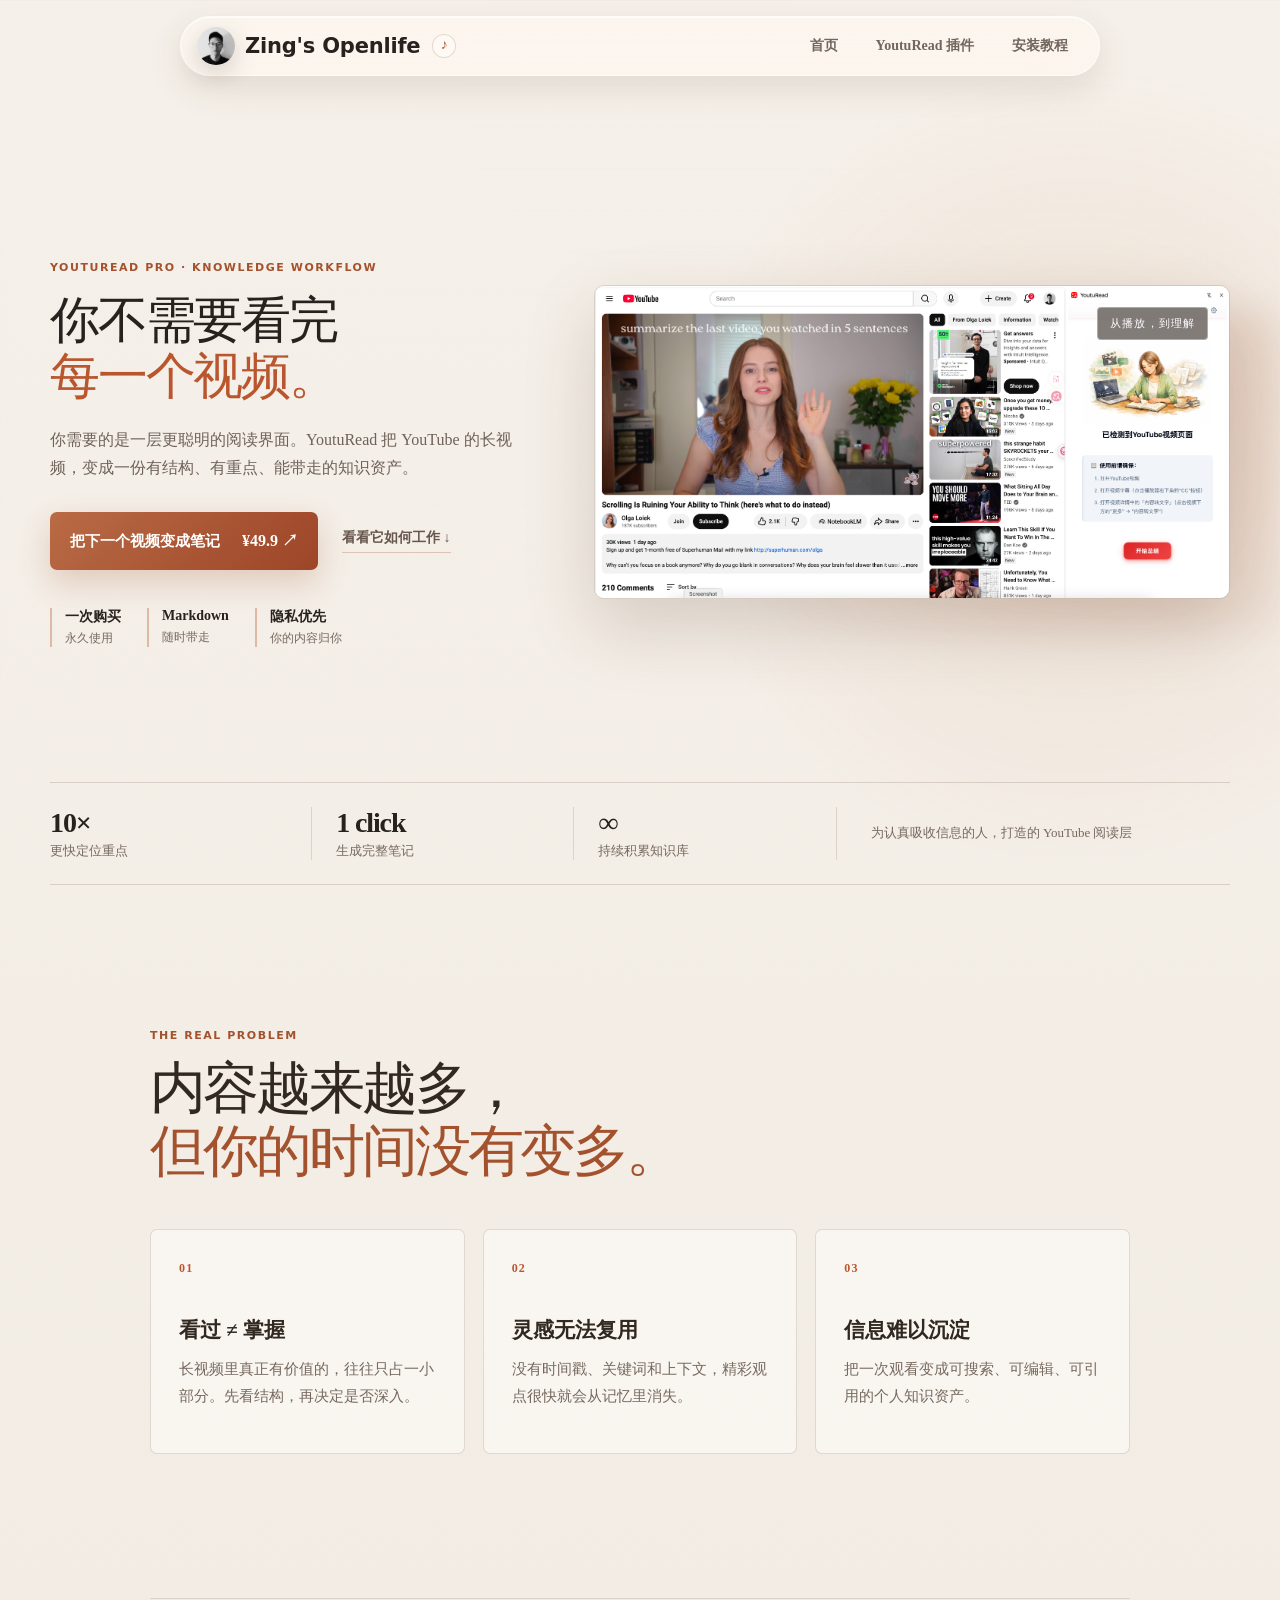
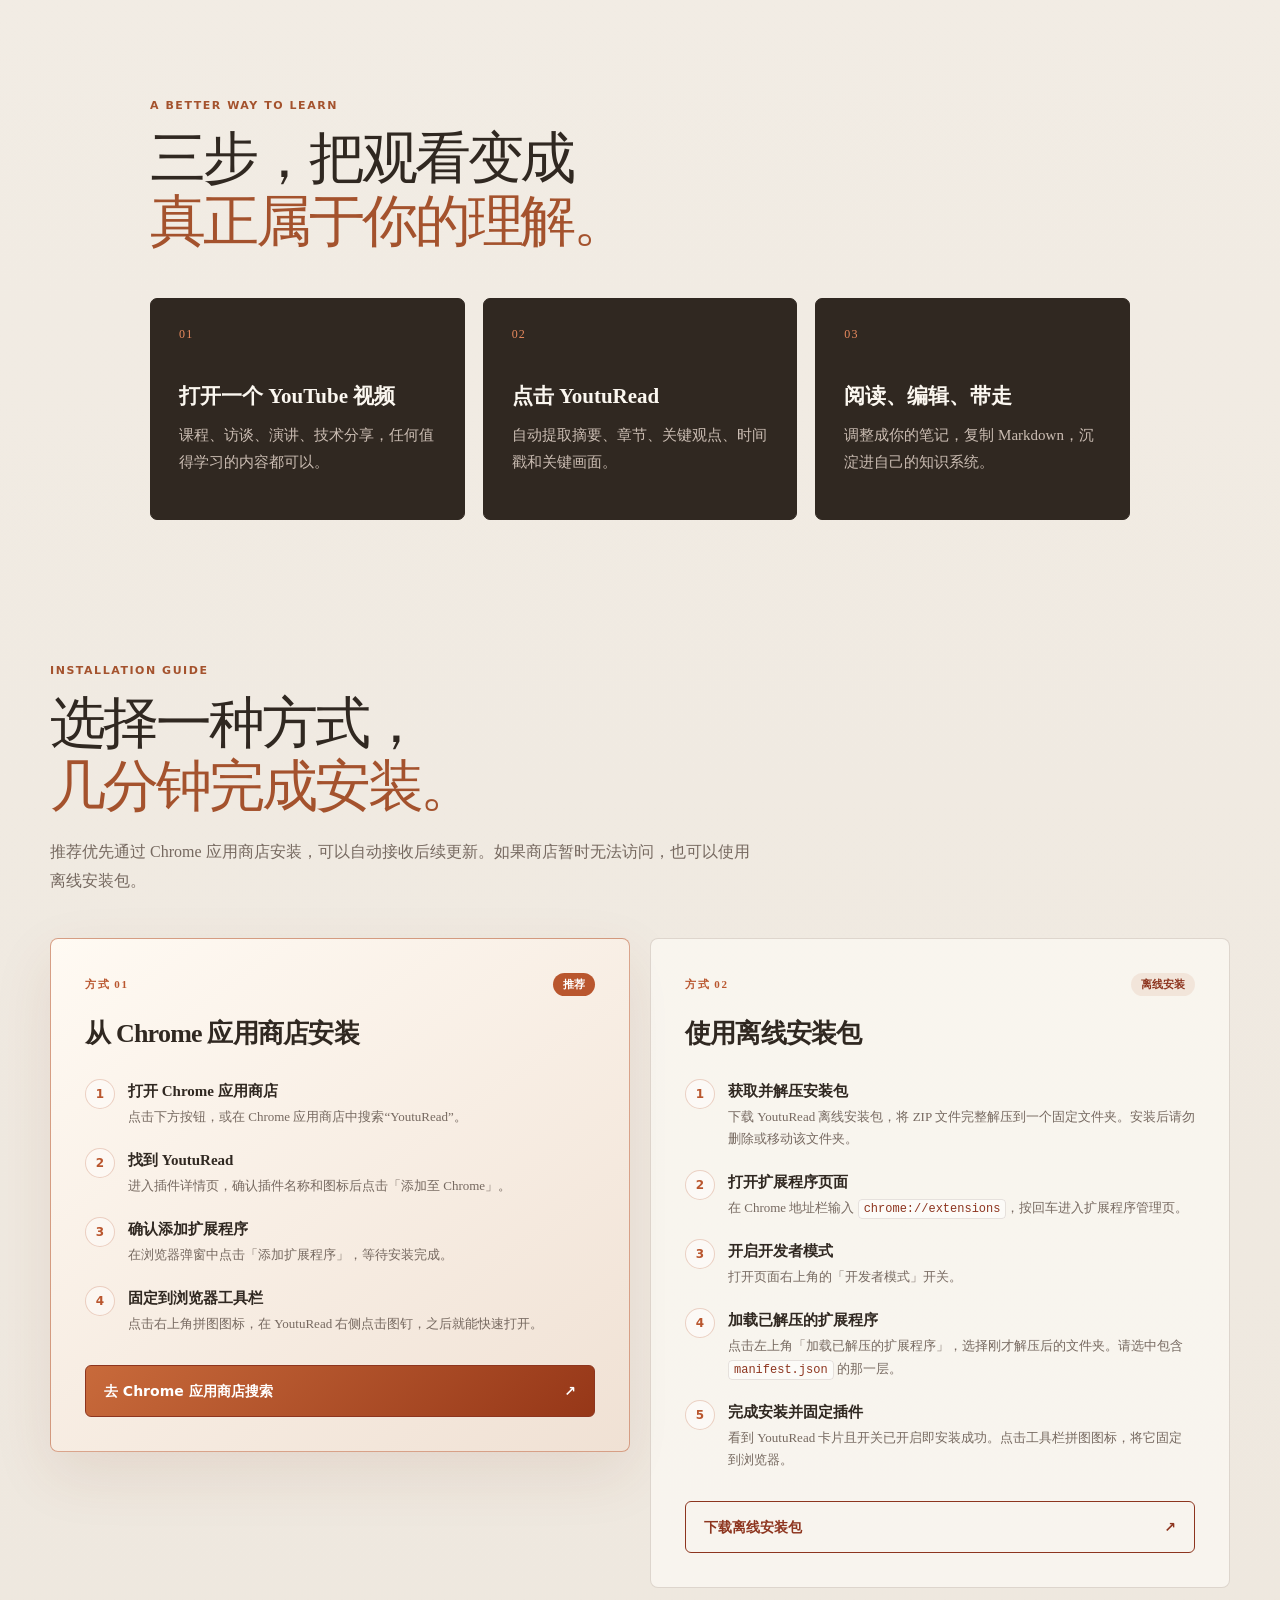
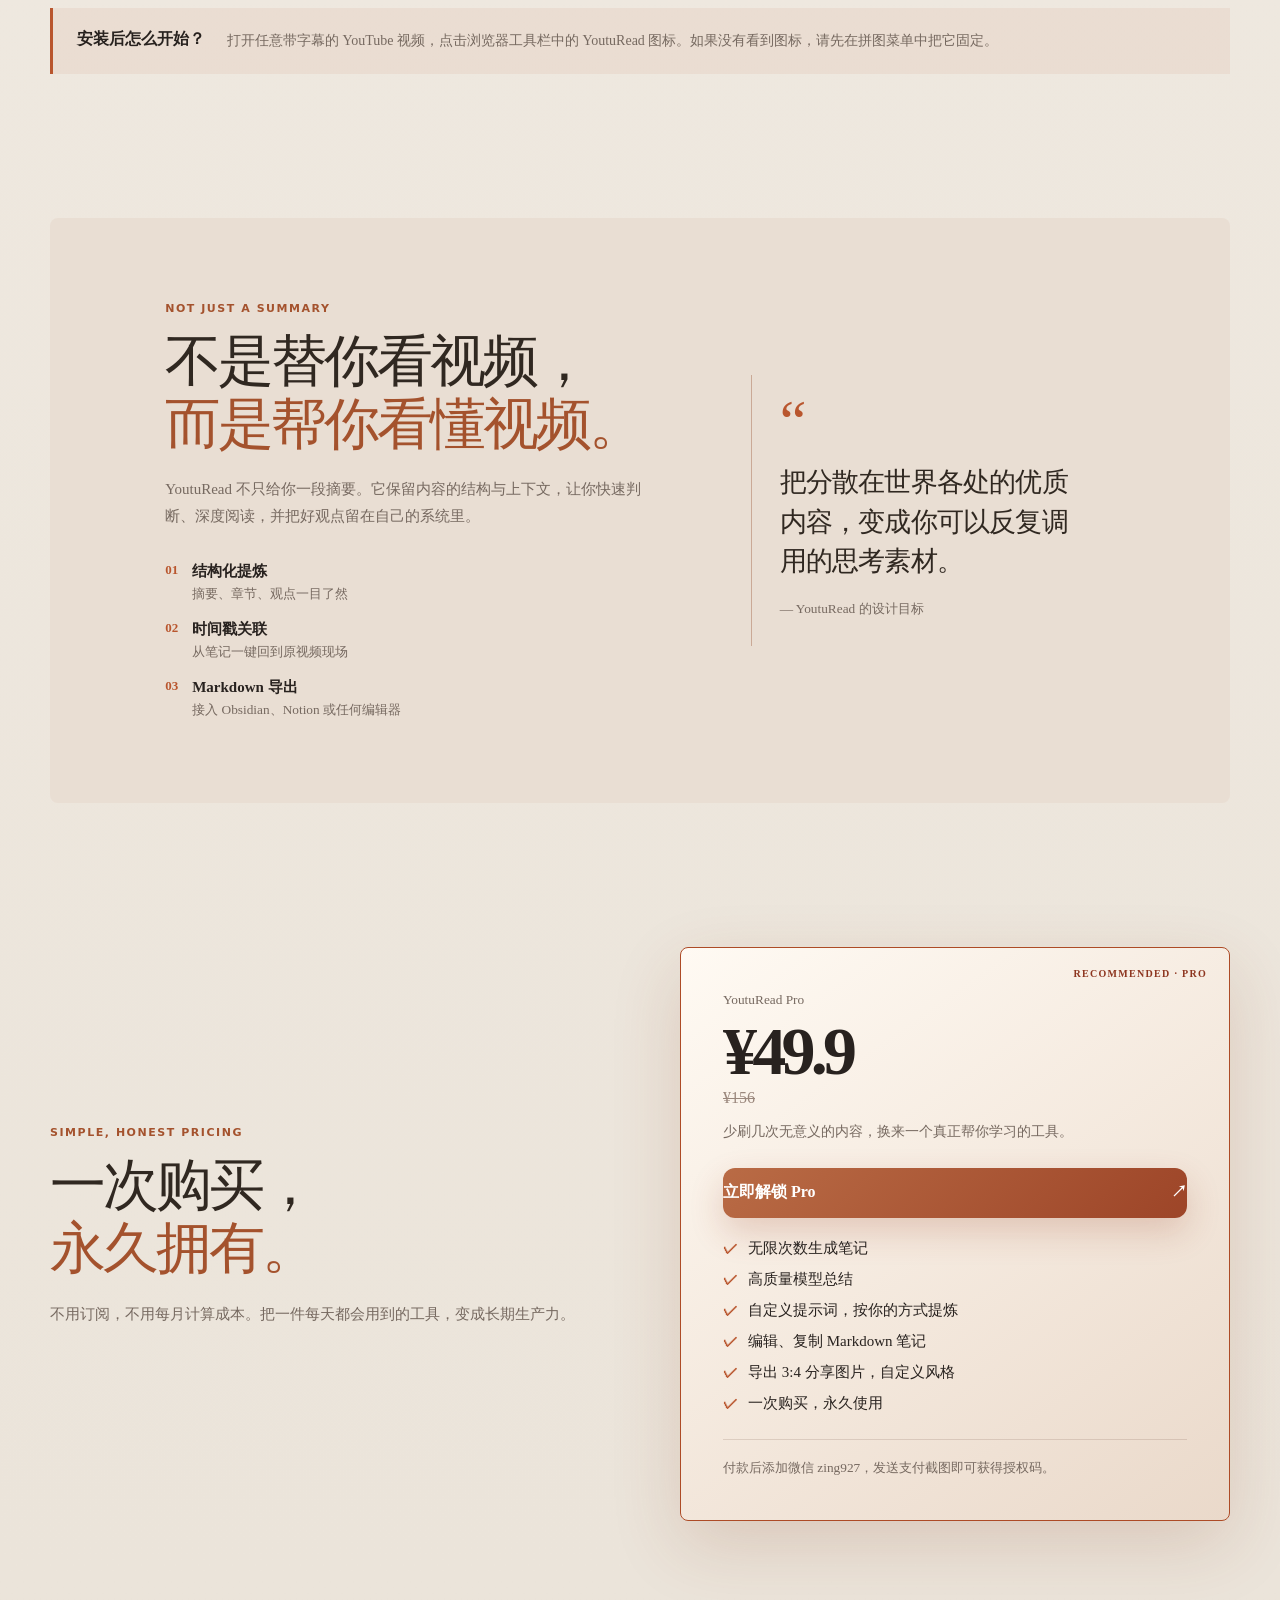
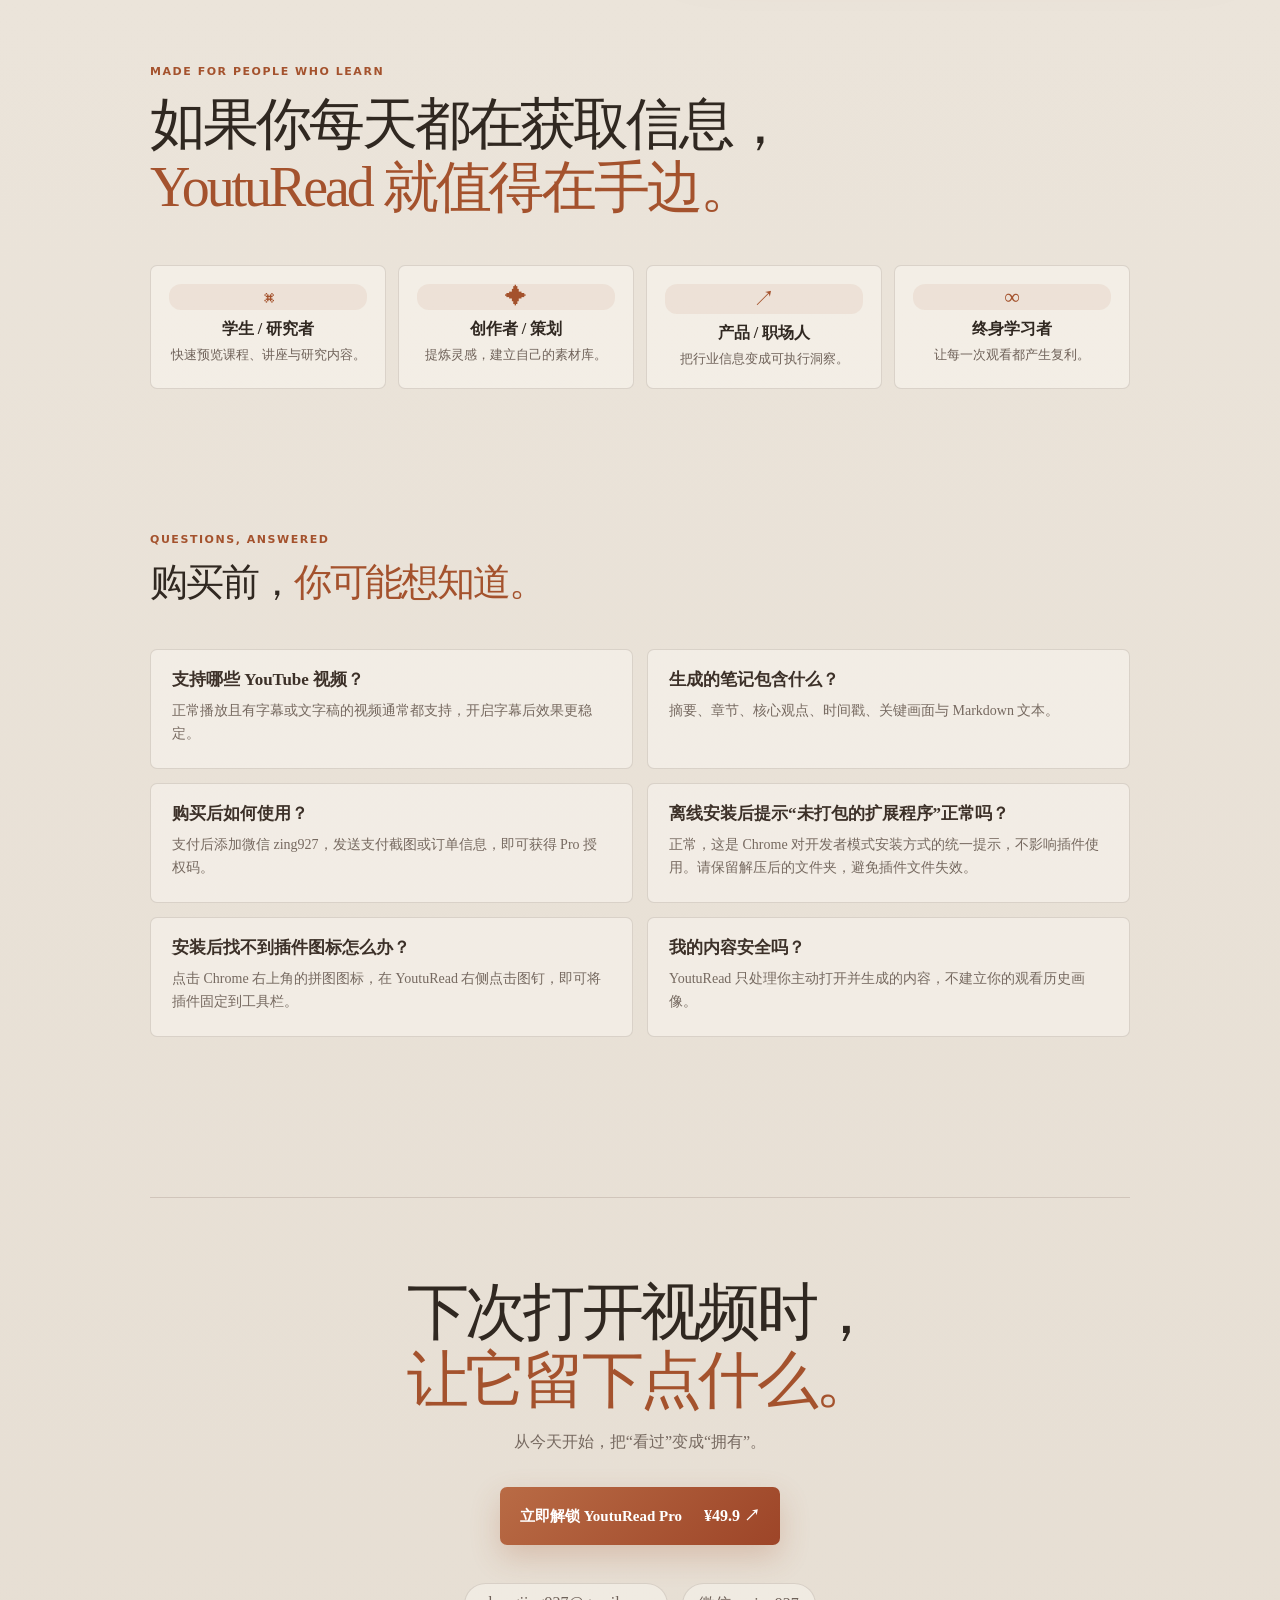
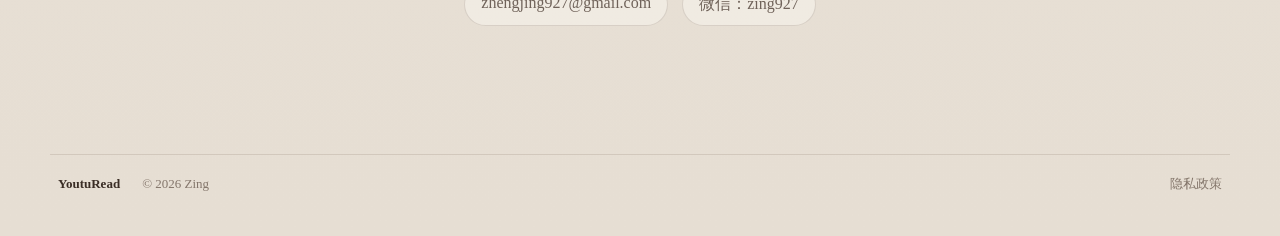
==== commit a16aff15: "Add YoutuRead installation guide" ====
--- a/youturead/index.html
+++ b/youturead/index.html
@@ -18,6 +18,7 @@
     <nav class="main-nav" aria-label="主导航">
       <a href="../index.html">首页</a>
       <a href="./index.html">YoutuRead 插件</a>
+      <a href="#install">安装教程</a>
     </nav>
   </header>
 
@@ -39,13 +40,48 @@
 
     <section class="yt-workflow" id="workflow"><div class="section-kicker">A BETTER WAY TO LEARN</div><h2>三步，把观看变成<br /><em>真正属于你的理解。</em></h2><div class="workflow-cards"><article><span>01</span><h3>打开一个 YouTube 视频</h3><p>课程、访谈、演讲、技术分享，任何值得学习的内容都可以。</p></article><article><span>02</span><h3>点击 YoutuRead</h3><p>自动提取摘要、章节、关键观点、时间戳和关键画面。</p></article><article><span>03</span><h3>阅读、编辑、带走</h3><p>调整成你的笔记，复制 Markdown，沉淀进自己的知识系统。</p></article></div></section>
 
+    <section class="yt-install" id="install">
+      <div class="section-kicker">INSTALLATION GUIDE</div>
+      <h2>选择一种方式，<br /><em>几分钟完成安装。</em></h2>
+      <p class="install-lead">推荐优先通过 Chrome 应用商店安装，可以自动接收后续更新。如果商店暂时无法访问，也可以使用离线安装包。</p>
+
+      <div class="install-methods">
+        <article class="install-method install-store">
+          <div class="method-heading"><span class="method-number">方式 01</span><span class="method-tag">推荐</span></div>
+          <h3>从 Chrome 应用商店安装</h3>
+          <ol class="install-steps">
+            <li><span>1</span><div><strong>打开 Chrome 应用商店</strong><p>点击下方按钮，或在 Chrome 应用商店中搜索“YoutuRead”。</p></div></li>
+            <li><span>2</span><div><strong>找到 YoutuRead</strong><p>进入插件详情页，确认插件名称和图标后点击「添加至 Chrome」。</p></div></li>
+            <li><span>3</span><div><strong>确认添加扩展程序</strong><p>在浏览器弹窗中点击「添加扩展程序」，等待安装完成。</p></div></li>
+            <li><span>4</span><div><strong>固定到浏览器工具栏</strong><p>点击右上角拼图图标，在 YoutuRead 右侧点击图钉，之后就能快速打开。</p></div></li>
+          </ol>
+          <a class="install-button" href="https://chromewebstore.google.com/search/YoutuRead" target="_blank" rel="noreferrer">去 Chrome 应用商店搜索 <span>↗</span></a>
+        </article>
+
+        <article class="install-method" id="offline-install">
+          <div class="method-heading"><span class="method-number">方式 02</span><span class="method-tag secondary">离线安装</span></div>
+          <h3>使用离线安装包</h3>
+          <ol class="install-steps">
+            <li><span>1</span><div><strong>获取并解压安装包</strong><p>下载 YoutuRead 离线安装包，将 ZIP 文件完整解压到一个固定文件夹。安装后请勿删除或移动该文件夹。</p></div></li>
+            <li><span>2</span><div><strong>打开扩展程序页面</strong><p>在 Chrome 地址栏输入 <code>chrome://extensions</code>，按回车进入扩展程序管理页。</p></div></li>
+            <li><span>3</span><div><strong>开启开发者模式</strong><p>打开页面右上角的「开发者模式」开关。</p></div></li>
+            <li><span>4</span><div><strong>加载已解压的扩展程序</strong><p>点击左上角「加载已解压的扩展程序」，选择刚才解压后的文件夹。请选中包含 <code>manifest.json</code> 的那一层。</p></div></li>
+            <li><span>5</span><div><strong>完成安装并固定插件</strong><p>看到 YoutuRead 卡片且开关已开启即安装成功。点击工具栏拼图图标，将它固定到浏览器。</p></div></li>
+          </ol>
+          <a class="install-button outline" href="https://pan.quark.cn/s/d8f049fe77b5" target="_blank" rel="noreferrer">下载离线安装包 <span>↗</span></a>
+        </article>
+      </div>
+
+      <aside class="install-tip"><b>安装后怎么开始？</b><p>打开任意带字幕的 YouTube 视频，点击浏览器工具栏中的 YoutuRead 图标。如果没有看到图标，请先在拼图菜单中把它固定。</p></aside>
+    </section>
+
     <section class="yt-feature"><div class="feature-copy"><div class="section-kicker">NOT JUST A SUMMARY</div><h2>不是替你看视频，<br /><em>而是帮你看懂视频。</em></h2><p>YoutuRead 不只给你一段摘要。它保留内容的结构与上下文，让你快速判断、深度阅读，并把好观点留在自己的系统里。</p><div class="feature-list"><div><b>01</b><span><strong>结构化提炼</strong><small>摘要、章节、观点一目了然</small></span></div><div><b>02</b><span><strong>时间戳关联</strong><small>从笔记一键回到原视频现场</small></span></div><div><b>03</b><span><strong>Markdown 导出</strong><small>接入 Obsidian、Notion 或任何编辑器</small></span></div></div></div><div class="feature-quote"><span>“</span><p>把分散在世界各处的优质内容，变成你可以反复调用的思考素材。</p><small>— YoutuRead 的设计目标</small></div></section>
 
     <section class="yt-pricing" id="pricing"><div class="pricing-intro"><div class="section-kicker">SIMPLE, HONEST PRICING</div><h2>一次购买，<br /><em>永久拥有。</em></h2><p>不用订阅，不用每月计算成本。把一件每天都会用到的工具，变成长期生产力。</p></div><div class="pricing-card"><div class="pricing-badge">RECOMMENDED · PRO</div><div class="price-top"><div><small>YoutuRead Pro</small><strong>¥49.9</strong><del>¥156</del></div><p>少刷几次无意义的内容，换来一个真正帮你学习的工具。</p></div><a class="plan-button" href="#payment" data-open-payment>立即解锁 Pro <span>↗</span></a><ul><li>无限次数生成笔记</li><li>高质量模型总结</li><li>自定义提示词，按你的方式提炼</li><li>编辑、复制 Markdown 笔记</li><li>导出 3:4 分享图片，自定义风格</li><li>一次购买，永久使用</li></ul><small class="pricing-note">付款后添加微信 zing927，发送支付截图即可获得授权码。</small></div></section>
 
     <section class="yt-audience"><div class="section-kicker">MADE FOR PEOPLE WHO LEARN</div><h2>如果你每天都在获取信息，<br /><em>YoutuRead 就值得在手边。</em></h2><div class="audience-grid"><article><span>⌘</span><h3>学生 / 研究者</h3><p>快速预览课程、讲座与研究内容。</p></article><article><span>✦</span><h3>创作者 / 策划</h3><p>提炼灵感，建立自己的素材库。</p></article><article><span>↗</span><h3>产品 / 职场人</h3><p>把行业信息变成可执行洞察。</p></article><article><span>∞</span><h3>终身学习者</h3><p>让每一次观看都产生复利。</p></article></div></section>
 
-    <section class="yt-faq" id="faq"><div class="section-kicker">QUESTIONS, ANSWERED</div><h2>购买前，<em>你可能想知道。</em></h2><div class="faq-list"><article><h3>支持哪些 YouTube 视频？</h3><p>正常播放且有字幕或文字稿的视频通常都支持，开启字幕后效果更稳定。</p></article><article><h3>生成的笔记包含什么？</h3><p>摘要、章节、核心观点、时间戳、关键画面与 Markdown 文本。</p></article><article><h3>购买后如何使用？</h3><p>支付后添加微信 zing927，发送支付截图或订单信息，即可获得 Pro 授权码。</p></article><article><h3>我的内容安全吗？</h3><p>YoutuRead 只处理你主动打开并生成的内容，不建立你的观看历史画像。</p></article></div></section>
+    <section class="yt-faq" id="faq"><div class="section-kicker">QUESTIONS, ANSWERED</div><h2>购买前，<em>你可能想知道。</em></h2><div class="faq-list"><article><h3>支持哪些 YouTube 视频？</h3><p>正常播放且有字幕或文字稿的视频通常都支持，开启字幕后效果更稳定。</p></article><article><h3>生成的笔记包含什么？</h3><p>摘要、章节、核心观点、时间戳、关键画面与 Markdown 文本。</p></article><article><h3>购买后如何使用？</h3><p>支付后添加微信 zing927，发送支付截图或订单信息，即可获得 Pro 授权码。</p></article><article><h3>离线安装后提示“未打包的扩展程序”正常吗？</h3><p>正常，这是 Chrome 对开发者模式安装方式的统一提示，不影响插件使用。请保留解压后的文件夹，避免插件文件失效。</p></article><article><h3>安装后找不到插件图标怎么办？</h3><p>点击 Chrome 右上角的拼图图标，在 YoutuRead 右侧点击图钉，即可将插件固定到工具栏。</p></article><article><h3>我的内容安全吗？</h3><p>YoutuRead 只处理你主动打开并生成的内容，不建立你的观看历史画像。</p></article></div></section>
 
     <section class="yt-final"><h2>下次打开视频时，<br /><em>让它留下点什么。</em></h2><p>从今天开始，把“看过”变成“拥有”。</p><a class="primary-cta" href="#pricing" data-open-payment><span>立即解锁 YoutuRead Pro</span><b>¥49.9 ↗</b></a><div class="contact-list"><a href="mailto:zhengjing927@gmail.com">zhengjing927@gmail.com</a><span>微信：zing927</span></div></section>
   </main>
--- a/styles.css
+++ b/styles.css
@@ -1299,17 +1299,40 @@
 .stage-label { position: absolute; right: 22px; top: 22px; z-index: 2; padding: 8px 12px; border: 1px solid rgba(255, 255, 255, .35); border-radius: 4px; color: white; background: rgba(32, 22, 17, .56); font-size: 11px; letter-spacing: .1em; }
 .yt-stats { width: min(1180px, calc(100% - 48px)); margin: 40px auto 0; padding: 24px 0; display: grid; grid-template-columns: repeat(3, 1fr) 1.5fr; align-items: center; border-top: 1px solid rgba(81, 51, 36, .16); border-bottom: 1px solid rgba(81, 51, 36, .16); }
 .yt-stats div { display: grid; gap: 3px; border-right: 1px solid rgba(81, 51, 36, .14); padding-left: 24px; }.yt-stats div:first-child { padding-left: 0; }.yt-stats strong { font-size: 28px; letter-spacing: -.04em; }.yt-stats span, .yt-stats p { margin: 0; color: var(--yt-muted); font-size: 13px; }.yt-stats p { padding-left: 34px; line-height: 1.6; }
-.yt-problem, .yt-workflow, .yt-feature, .yt-pricing, .yt-audience, .yt-faq, .yt-final { width: min(980px, calc(100% - 48px)); margin: 144px auto 0; }
-.yt-problem h2, .yt-workflow h2, .yt-feature h2, .yt-pricing h2, .yt-audience h2, .yt-faq h2 { margin: 15px 0 45px; font-size: clamp(34px, 4.6vw, 56px); line-height: 1.13; letter-spacing: -.055em; font-weight: 500; }
+.yt-problem, .yt-workflow, .yt-install, .yt-feature, .yt-pricing, .yt-audience, .yt-faq, .yt-final { width: min(980px, calc(100% - 48px)); margin: 144px auto 0; }
+.yt-problem h2, .yt-workflow h2, .yt-install h2, .yt-feature h2, .yt-pricing h2, .yt-audience h2, .yt-faq h2 { margin: 15px 0 45px; font-size: clamp(34px, 4.6vw, 56px); line-height: 1.13; letter-spacing: -.055em; font-weight: 500; }
 .problem-grid, .workflow-cards { display: grid; grid-template-columns: repeat(3, 1fr); gap: 18px; }.problem-grid article, .workflow-cards article { padding: 28px; border: 1px solid rgba(81, 51, 36, .15); border-radius: 7px; background: rgba(255, 253, 249, .52); }.problem-grid b, .workflow-cards span { color: var(--yt-orange); font-size: 12px; letter-spacing: .1em; }.problem-grid h3, .workflow-cards h3 { margin: 40px 0 12px; font-size: 21px; font-weight: 600; }.problem-grid p, .workflow-cards p, .feature-copy > p, .pricing-intro > p { color: var(--yt-muted); font-size: 15px; line-height: 1.8; }
 .yt-workflow { padding-top: 100px; border-top: 1px solid rgba(81, 51, 36, .14); }.workflow-cards article { background: #302821; border-color: #302821; }.workflow-cards h3, .workflow-cards p { color: #fbf7f0; }.workflow-cards p { color: #cbbdb3; }.workflow-cards span { display: block; color: #e98a5e; }
+.yt-install { width: min(1180px, calc(100% - 48px)); }
+.yt-install h2 { margin-bottom: 18px; }
+.install-lead { max-width: 700px; margin-bottom: 42px; color: var(--yt-muted) !important; font-size: 16px; line-height: 1.85; }
+.install-methods { display: grid; grid-template-columns: repeat(2, minmax(0, 1fr)); gap: 20px; align-items: start; }
+.install-method { padding: 34px; border: 1px solid rgba(81, 51, 36, .16); border-radius: 8px; background: rgba(255, 253, 249, .58); }
+.install-method.install-store { border-color: rgba(185, 86, 46, .52); background: linear-gradient(145deg, #fffaf3, #f0e1d4); box-shadow: 0 22px 60px rgba(129, 56, 26, .1); }
+.method-heading { display: flex; align-items: center; justify-content: space-between; gap: 16px; }
+.method-number { color: var(--yt-orange); font-size: 11px; font-weight: 900; letter-spacing: .14em; text-transform: uppercase; }
+.method-tag { padding: 6px 10px; border-radius: 999px; color: #fff; background: var(--yt-orange); font: 800 11px/1 ui-sans-serif, system-ui, sans-serif; }
+.method-tag.secondary { color: var(--yt-orange-deep); background: rgba(185, 86, 46, .1); }
+.install-method h3 { margin: 20px 0 28px; font-size: 26px; font-weight: 600; letter-spacing: -.03em; }
+.install-steps { display: grid; gap: 20px; margin: 0; padding: 0; list-style: none; }
+.install-steps li { display: grid; grid-template-columns: 30px 1fr; gap: 13px; align-items: start; }
+.install-steps li > span { width: 30px; height: 30px; display: grid; place-items: center; border: 1px solid rgba(185, 86, 46, .25); border-radius: 50%; color: var(--yt-orange); background: rgba(255, 255, 255, .45); font: 800 12px/1 ui-sans-serif, system-ui, sans-serif; }
+.install-steps strong { display: block; margin: 3px 0 5px; color: var(--yt-ink); font-size: 15px; }
+.install-steps p { margin: 0; color: var(--yt-muted) !important; font-size: 13px; line-height: 1.7; }
+.install-steps code { padding: 2px 5px; border: 1px solid rgba(81, 51, 36, .13); border-radius: 4px; color: var(--yt-orange-deep); background: rgba(255, 255, 255, .55); font-size: 12px; overflow-wrap: anywhere; }
+.install-button { display: flex; align-items: center; justify-content: space-between; min-height: 52px; margin-top: 30px; padding: 0 18px; border: 1px solid var(--yt-orange-deep); border-radius: 6px; color: #fff; background: linear-gradient(135deg, #c86a3b, #963718); font: 800 14px/1 ui-sans-serif, system-ui, sans-serif; transition: transform .2s, box-shadow .2s; }
+.install-button:hover { transform: translateY(-2px); box-shadow: 0 12px 28px rgba(152, 55, 24, .18); }
+.install-button.outline { color: var(--yt-orange-deep); background: transparent; box-shadow: none; }
+.install-tip { display: grid; grid-template-columns: auto 1fr; gap: 22px; margin-top: 20px; padding: 21px 24px; border-left: 3px solid var(--yt-orange); background: rgba(185, 86, 46, .07); }
+.install-tip b { white-space: nowrap; }
+.install-tip p { margin: 0; color: var(--yt-muted) !important; font-size: 14px; line-height: 1.7; }
 .yt-feature { width: min(1180px, calc(100% - 48px)); padding: 84px 9%; display: grid; grid-template-columns: 1fr .75fr; gap: 100px; align-items: center; border-radius: 8px; background: #e9ded3; }.yt-feature h2 { margin-bottom: 20px; }.feature-list { display: grid; gap: 17px; margin-top: 32px; }.feature-list > div { display: flex; gap: 14px; align-items: flex-start; }.feature-list b { color: var(--yt-orange); font-size: 13px; }.feature-list span { display: grid; gap: 4px; }.feature-list strong { font-size: 15px; }.feature-list small { color: var(--yt-muted); }.feature-quote { padding: 28px; border-left: 1px solid rgba(145, 70, 36, .35); }.feature-quote > span { color: var(--yt-orange); font-size: 60px; line-height: .6; }.feature-quote p { margin: 18px 0; font-size: 27px; line-height: 1.45; letter-spacing: -.03em; }.feature-quote small { color: var(--yt-muted); }
 .yt-pricing { width: min(1180px, calc(100% - 48px)); display: grid; grid-template-columns: 1fr 1fr; gap: 80px; align-items: center; }.pricing-intro h2 { margin-bottom: 20px; }.pricing-card { position: relative; padding: 42px; border: 1px solid #ad4b26; border-radius: 8px; background: linear-gradient(145deg, #fffaf3, #ead9ca); box-shadow: 0 24px 70px rgba(129, 56, 26, .16); }.pricing-badge { position: absolute; right: 22px; top: 20px; color: var(--yt-orange-deep); font-size: 10px; letter-spacing: .13em; font-weight: 900; }.price-top small { color: var(--yt-muted); }.price-top strong { display: block; margin: 9px 0 4px; font-size: 68px; line-height: 1; letter-spacing: -.07em; font-weight: 600; }.price-top del { color: #9a877c; }.price-top p { margin: 14px 0 24px; color: var(--yt-muted); font-size: 14px; line-height: 1.6; }.pricing-card .plan-button { margin-bottom: 28px; }.plan-button span { margin-left: auto; }.pricing-card ul { display: grid; gap: 12px; margin: 0; padding: 0; list-style: none; }.pricing-card li { font-size: 15px; }.pricing-card li::before { content: '✓'; margin-right: 10px; color: var(--yt-orange); font-weight: 900; }.pricing-note { display: block; margin-top: 26px; padding-top: 17px; border-top: 1px solid rgba(89, 51, 35, .15); color: var(--yt-muted); line-height: 1.6; }
 .yt-audience h2 { max-width: 800px; }.yt-audience .section-kicker, .yt-faq .section-kicker { text-align: left; }.product-page .audience-grid { grid-template-columns: repeat(4, 1fr); margin-top: 0; }.product-page .audience-grid article { min-height: 150px; padding: 22px; border-radius: 7px; border-color: rgba(81, 51, 36, .14); background: rgba(255, 253, 249, .5); }.product-page .audience-grid span { width: auto; height: auto; margin: 0 0 28px; border: 0; background: none; color: var(--yt-orange); font-size: 22px; }.product-page .audience-grid h3 { margin-bottom: 8px; color: var(--yt-ink); }.product-page .audience-grid p { color: var(--yt-muted); font-size: 13px; line-height: 1.6; }
 .yt-faq { max-width: 980px; }.yt-faq h2 { font-size: 38px; }.product-page .faq-list { grid-template-columns: repeat(2, 1fr); gap: 14px; margin-top: 0; }.product-page .faq-list article { min-height: 150px; padding: 22px; border-radius: 7px; border-color: rgba(81, 51, 36, .14); background: rgba(255, 253, 249, .52); }.product-page .faq-list h3 { margin-bottom: 10px; color: var(--yt-ink); font-size: 17px; }.product-page .faq-section p, .product-page .faq-list p { color: var(--yt-muted); font-size: 14px; line-height: 1.65; }
 .yt-final { text-align: center; margin-top: 160px; padding: 80px 20px; border-top: 1px solid rgba(81, 51, 36, .15); }.yt-final h2 { margin-bottom: 18px; font-size: clamp(38px, 5vw, 62px); line-height: 1.1; letter-spacing: -.06em; font-weight: 500; }.yt-final p { color: var(--yt-muted); }.yt-final .primary-cta { margin-top: 18px; }.product-page .contact-list { justify-content: center; margin-top: 38px; color: var(--yt-muted); }.product-page .contact-list a { color: var(--yt-orange-deep); }.product-page footer { color: var(--yt-muted); border-top-color: rgba(81, 51, 36, .12); }.product-page footer b { color: var(--yt-ink); }
-@media (max-width: 820px) { .yt-hero, .yt-pricing { grid-template-columns: 1fr; gap: 40px; }.yt-hero { margin-top: 30px; min-height: auto; }.product-page .product-stage { order: -1; }.yt-feature { grid-template-columns: 1fr; gap: 35px; padding: 54px 8%; }.yt-stats { grid-template-columns: repeat(3, 1fr); }.yt-stats p { grid-column: 1 / -1; padding: 20px 0 0; }.product-page .audience-grid { grid-template-columns: repeat(2, 1fr); } }
-@media (max-width: 600px) { .product-page .site-header { width: calc(100% - 28px); padding: 15px 0; }.product-page .main-nav a { display: block; }.product-page .main-nav { gap: 14px; font-size: 12px; }.product-page .brand { font-size: 19px; }.product-page .brand img { width: 34px; height: 34px; }.yt-hero, .yt-stats, .yt-problem, .yt-workflow, .yt-feature, .yt-pricing, .yt-audience, .yt-faq, .yt-final { width: calc(100% - 32px); }.yt-hero h1 { font-size: 48px; }.product-page .hero-actions { align-items: flex-start; flex-direction: column; gap: 16px; }.hero-proof { gap: 12px; justify-content: space-between; }.hero-proof b { font-size: 12px; }.hero-proof small { font-size: 10px; }.yt-stats { gap: 12px; }.yt-stats div { padding-left: 10px; }.yt-stats strong { font-size: 21px; }.yt-stats span { font-size: 10px; }.yt-problem, .yt-workflow, .yt-feature, .yt-pricing, .yt-audience, .yt-faq { margin-top: 86px; }.yt-problem h2, .yt-workflow h2, .yt-feature h2, .yt-pricing h2, .yt-audience h2 { font-size: 36px; }.problem-grid, .workflow-cards, .product-page .faq-list { grid-template-columns: 1fr; }.problem-grid h3, .workflow-cards h3 { margin-top: 25px; }.yt-workflow { padding-top: 60px; }.pricing-card { padding: 30px 24px; }.price-top strong { font-size: 56px; }.product-page .audience-grid { gap: 10px; }.product-page .audience-grid article { min-height: 140px; padding: 17px; }.yt-final { margin-top: 100px; padding: 60px 0; }.yt-final h2 { font-size: 42px; }.product-page .modal-card { padding: 26px 18px; }.product-page .payment-options { gap: 8px; }.product-page .qr-code { width: 110px; } }
+@media (max-width: 820px) { .yt-hero, .yt-pricing { grid-template-columns: 1fr; gap: 40px; }.yt-hero { margin-top: 30px; min-height: auto; }.product-page .product-stage { order: -1; }.install-methods, .yt-feature { grid-template-columns: 1fr; gap: 20px; }.yt-feature { gap: 35px; padding: 54px 8%; }.yt-stats { grid-template-columns: repeat(3, 1fr); }.yt-stats p { grid-column: 1 / -1; padding: 20px 0 0; }.product-page .audience-grid { grid-template-columns: repeat(2, 1fr); } }
+@media (max-width: 600px) { .product-page .site-header { width: calc(100% - 28px); padding: 15px 0; }.product-page .main-nav a { display: block; }.product-page .main-nav { gap: 14px; font-size: 12px; }.product-page .brand { font-size: 19px; }.product-page .brand img { width: 34px; height: 34px; }.yt-hero, .yt-stats, .yt-problem, .yt-workflow, .yt-install, .yt-feature, .yt-pricing, .yt-audience, .yt-faq, .yt-final { width: calc(100% - 32px); }.yt-hero h1 { font-size: 48px; }.product-page .hero-actions { align-items: flex-start; flex-direction: column; gap: 16px; }.hero-proof { gap: 12px; justify-content: space-between; }.hero-proof b { font-size: 12px; }.hero-proof small { font-size: 10px; }.yt-stats { gap: 12px; }.yt-stats div { padding-left: 10px; }.yt-stats strong { font-size: 21px; }.yt-stats span { font-size: 10px; }.yt-problem, .yt-workflow, .yt-install, .yt-feature, .yt-pricing, .yt-audience, .yt-faq { margin-top: 86px; }.yt-problem h2, .yt-workflow h2, .yt-install h2, .yt-feature h2, .yt-pricing h2, .yt-audience h2 { font-size: 36px; }.problem-grid, .workflow-cards, .product-page .faq-list { grid-template-columns: 1fr; }.problem-grid h3, .workflow-cards h3 { margin-top: 25px; }.yt-workflow { padding-top: 60px; }.install-method { padding: 26px 20px; }.install-tip { grid-template-columns: 1fr; gap: 8px; }.pricing-card { padding: 30px 24px; }.price-top strong { font-size: 56px; }.product-page .audience-grid { gap: 10px; }.product-page .audience-grid article { min-height: 140px; padding: 17px; }.yt-final { margin-top: 100px; padding: 60px 0; }.yt-final h2 { font-size: 42px; }.product-page .modal-card { padding: 26px 18px; }.product-page .payment-options { gap: 8px; }.product-page .qr-code { width: 110px; } }
 
 /* Professional editorial layout for the homepage */
 .blog-page .blog-main { width: min(980px, calc(100% - 64px)); }
